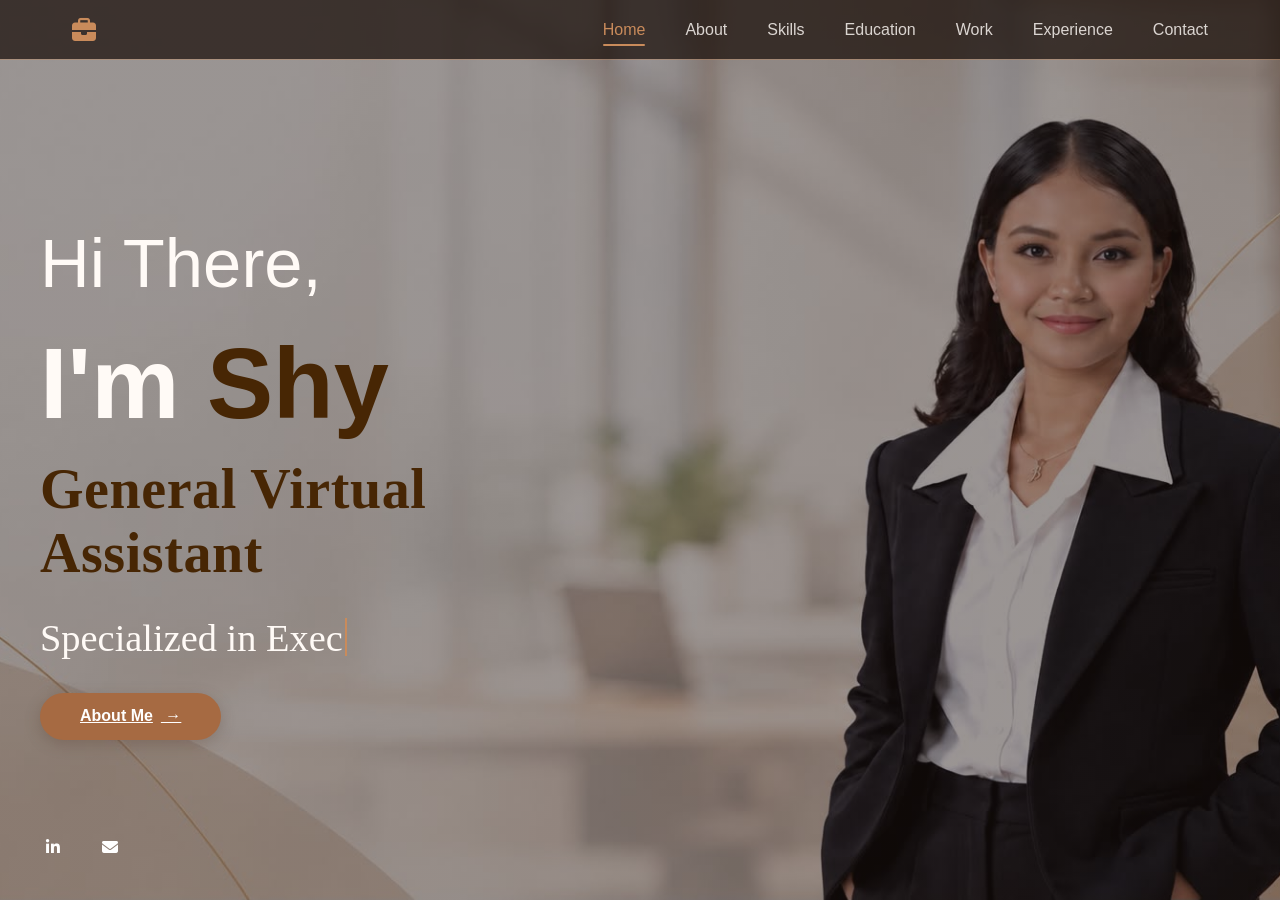
==== index.html @ dc765220 "First commit" ====
<!DOCTYPE html>
<html lang="en">
<head>
    <meta charset="UTF-8">
    <meta name="viewport" content="width=device-width, initial-scale=1.0">
    <title>Executive Virtual Assistant Portfolio</title>
    <link rel="stylesheet" href="home.css">
    <link rel="stylesheet" href="https://cdnjs.cloudflare.com/ajax/libs/font-awesome/6.4.0/css/all.min.css">
</head>
<body>
    <!-- Navigation Bar -->
    <nav class="navbar">
        <div class="nav-container">
            <div class="nav-logo">
                <i class="fas fa-briefcase" aria-label="Virtual assistant portfolio"></i>
            </div>
            <ul class="nav-menu">
                <li><a href="index.html" class="nav-link active">Home</a></li>
                <li><a href="about.html" class="nav-link">About</a></li>
                <li><a href="skills.html" class="nav-link">Skills</a></li>
                <li><a href="education.html" class="nav-link">Education</a></li>
                <li><a href="work.html" class="nav-link">Work</a></li>
                <li><a href="experience.html" class="nav-link">Experience</a></li>
                <li><a href="contact.html" class="nav-link">Contact</a></li>
            </ul>
        </div>
    </nav>

    <!-- ===== HOME SECTION ===== -->
    <section class="hero">
        <div class="hero-container">
            <div class="hero-content">
                <h2>Hi There,</h2>
                <h1>I'm <span class="highlight">Shy</span></h1>
                <h3 class="job-title">General Virtual Assistant</h3>
                <p class="subtitle typing-text">Specialized in <span class="highlight-text">Executive Virtual Assistance, GHL Automations &amp; Administrative support</span></p>
                <a href="about.html" class="btn-about">About Me</a>
                
                <div class="social-links">
                    <a href="https://www.linkedin.com/in/shaynamaedelValle/" class="social-icon" title="LinkedIn" target="_blank">
                        <i class="fab fa-linkedin-in"></i>
                    </a>
                    <a href="mailto:delvalleshaynamae@gmail.com" class="social-icon" title="Email">
                        <i class="fas fa-envelope"></i>
                    </a>
                </div>
            </div>
        </div>
    </section>

    <script>
        const typingLines = document.querySelectorAll('.typing-text');

        typingLines.forEach((line, lineIndex) => {
            const message = line.textContent.trim();
            let characterIndex = 0;
            let deleting = false;

            const typeLoop = () => {
                line.textContent = message.slice(0, characterIndex);

                if (!deleting && characterIndex < message.length) {
                    characterIndex += 1;
                    setTimeout(typeLoop, 55);
                    return;
                }

                if (!deleting) {
                    deleting = true;
                    setTimeout(typeLoop, 1800 + lineIndex * 400);
                    return;
                }

                if (characterIndex > 0) {
                    characterIndex -= 1;
                    setTimeout(typeLoop, 30);
                    return;
                }

                deleting = false;
                setTimeout(typeLoop, 500);
            };

            setTimeout(typeLoop, lineIndex * 700);
        });

        // Set active nav link based on current page
        function setActiveNav() {
            const currentPage = window.location.pathname.split('/').pop() || 'index.html';
            document.querySelectorAll('.nav-link').forEach(link => {
                link.classList.remove('active');
                if (link.getAttribute('href') === currentPage || (currentPage === '' && link.getAttribute('href') === 'index.html')) {
                    link.classList.add('active');
                }
            });
        }
        setActiveNav();
    </script>
</body>
</html>
---- home.css ----
/* ===== Global Styles ===== */
:root {
    --brown: #a66a42;
    --brown-soft: #c98b5b;
    --dark-brown: #2f1d16;
    --dark-brown-deep: #1a110d;
    --panel: rgba(47, 29, 22, 0.84);
    --panel-light: rgba(71, 45, 35, 0.8);
    --white: #ffffff;
    --text: #fffaf6;
    --muted: #e8d7c8;
    --line: rgba(201, 139, 91, 0.35);
    --text-dark: #2c1d17;
    --text-soft: #5a4339;
}

* {
    margin: 0;
    padding: 0;
    box-sizing: border-box;
}

body {
    font-family: 'Segoe UI', Tahoma, Geneva, Verdana, sans-serif;
    background: linear-gradient(rgba(32, 20, 16, 0.45), rgba(32, 20, 16, 0.45)), url('images/VA\ PIC.png') center center / cover no-repeat fixed;
    color: var(--text);
    overflow-x: hidden;
    min-height: 100vh;
}

.container {
    max-width: 1200px;
    margin: 0 auto;
    padding: 0 2rem;
}

/* ===== Background Pattern ===== */
/* ===== Navbar ===== */
.navbar {
    position: fixed;
    top: 0;
    width: 100%;
    background: rgba(28, 18, 13, 0.75);
    box-shadow: 0 1px 0 var(--line);
    z-index: 1000;
    padding: 1.1rem 0;
    backdrop-filter: none;
}

.nav-container {
    max-width: 1200px;
    margin: 0 auto;
    padding: 0 2rem;
    display: flex;
    justify-content: space-between;
    align-items: center;
}

.nav-logo {
    font-size: 1.5rem;
    font-weight: bold;
    color: var(--text);
    display: flex;
    align-items: center;
    gap: 0.5rem;
}

.nav-logo i {
    color: var(--brown-soft);
}

.nav-menu {
    display: flex;
    list-style: none;
    gap: 2.5rem;
    align-items: center;
}

.nav-link {
    text-decoration: none;
    color: rgba(255, 250, 246, 0.82);
    transition: color 0.3s ease;
    position: relative;
}

.nav-link:hover,
.nav-link.active {
    color: var(--brown-soft);
}

.nav-link.active::after {
    content: '';
    position: absolute;
    bottom: -8px;
    left: 0;
    width: 100%;
    height: 2px;
    background: var(--brown-soft);
    border-radius: 2px;
}

/* ===== Section Header ===== */
.section-header {
    text-align: center;
    margin-bottom: 3rem;
}

.section-header h2 {
    font-size: 2.5rem;
    color: var(--text-dark);
    margin-bottom: 0.5rem;
    font-weight: 700;
}

.section-subtitle {
    font-size: 1.1rem;
    color: var(--text-soft);
    font-weight: 400;
}

/* ===== Hero Section ===== */
.hero {
    min-height: 100vh;
    display: flex;
    align-items: center;
    justify-content: center;
    padding: 6rem 2rem 2rem;
    position: relative;
}

.hero-container {
    max-width: 1200px;
    width: 100%;
    position: relative;
    display: grid;
    grid-template-columns: 1fr 1fr;
    gap: 4rem;
    align-items: center;
}

.hero-content {
    display: flex;
    flex-direction: column;
    gap: 1.5rem;
}

.hero-content h2 {
    font-size: 4.3rem;
    color: var(--white);
    font-weight: 500;
}

.hero-content h1 {
    font-size: 6.2rem;
    font-weight: 700;
    line-height: 1.15;
    color: var(--white);
}

.job-title {
    font-size: 3.5rem;
    color: var(--brown-soft);
    font-family: Georgia, 'Times New Roman', serif;
    font-weight: 700;
    letter-spacing: 0.01em;
    margin-top: -0.5rem;
}

.highlight {
    color: #472604;
}

.subtitle {
    font-size: 2.4rem;
    color: var(--muted);
    font-family: Georgia, 'Times New Roman', serif;
    font-weight: 500;
    line-height: 1.55;
}

.typing-text {
    min-height: 1.55em;
}

.typing-text::after {
    content: '';
    display: inline-block;
    height: 1em;
    margin-left: 0.15rem;
    border-right: 2px solid var(--brown-soft);
    vertical-align: -0.12em;
    animation: cursor-blink 0.7s step-end infinite;
    
}

.highlight-text {
    color: var(--white);
    font-weight: 600;
}

/* ===== Button ===== */
.btn-about {
    padding: 0.9rem 2.5rem;
    background: var(--brown);
    color: var(--white);
    border: none;
    border-radius: 50px;
    font-size: 1rem;
    font-weight: 600;
    cursor: pointer;
    width: fit-content;
    transition: all 0.3s ease;
    box-shadow: 0 4px 15px rgba(79, 50, 36, 0.25);
}

.btn-about:hover {
    background: var(--dark-brown);
    transform: translateY(-3px);
    box-shadow: 0 6px 20px rgba(79, 50, 36, 0.35);
}

.btn-about::after {
    content: ' \2192';
    margin-left: 0.5rem;
}

.btn-submit {
    padding: 0.9rem 2.5rem;
    background: var(--brown);
    color: var(--white);
    border: none;
    border-radius: 50px;
    font-size: 1rem;
    font-weight: 600;
    cursor: pointer;
    transition: all 0.3s ease;
    box-shadow: 0 4px 15px rgba(79, 50, 36, 0.25);
    width: 100%;
}

.btn-submit:hover {
    background: var(--dark-brown);
    transform: translateY(-3px);
    box-shadow: 0 6px 20px rgba(79, 50, 36, 0.35);
}

/* ===== Social Links ===== */
.social-links {
    display: flex;
    gap: 1rem;
    position: fixed;
    left: 2rem;
    bottom: 2rem;
    z-index: 10;
}

.social-icon {
    width: 2.6rem;
    height: 2.6rem;
    background: transparent;
    border-radius: 0;
    display: flex;
    align-items: center;
    justify-content: center;
    color: var(--white);
    text-decoration: none;
    transition: all 0.3s ease;
    font-size: 1rem;
}

.social-icon:hover {
    background: var(--brown);
    transform: translateY(-3px);
    box-shadow: 0 8px 20px rgba(47, 29, 22, 0.3);
}

.hero-content h2,
.hero-content h1,
.subtitle {
    color: var(--text);
}

.job-title {
    color: #472604;
}

.highlight-text {
    color: var(--white);
}

.btn-about,
.btn-submit {
    background: var(--brown);
}

.btn-about:hover,
.btn-submit:hover {
    background: var(--dark-brown);
}

.social-icon:hover {
    color: var(--brown-soft);
    background: transparent;
}

@keyframes hero-text-reveal {
    from {
        opacity: 0;
        transform: translateY(18px);
        filter: blur(3px);
    }

    to {
        opacity: 1;
        transform: translateY(0);
        filter: blur(0);
    }
}

@keyframes cursor-blink {
    0%,
    45% { opacity: 1; }
    46%,
    100% { opacity: 0; }
}

/* ===== Page Section Styling ===== */
.page-section {
    padding-top: 8rem;
    padding-bottom: 5rem;
}

/* ===== About Section ===== */
.about {
    padding: 5rem 0;
    background-color: #fff;
}

.about-content {
    display: grid;
    grid-template-columns: 1fr;
}

.about-text p {
    font-size: 1.05rem;
    line-height: 1.8;
    color: #555;
    margin-bottom: 1.5rem;
}

.about-intro {
    font-size: 1.15rem !important;
    color: #333 !important;
    font-weight: 500 !important;
}

.about-details h3 {
    font-size: 1.3rem;
    color: #333;
    margin-bottom: 1rem;
    margin-top: 1.5rem;
    font-weight: 600;
}

.industries-list,
.strengths-list {
    list-style: none;
    display: grid;
    grid-template-columns: repeat(auto-fit, minmax(250px, 1fr));
    gap: 1rem;
}

.industries-list li,
.strengths-list li {
    font-size: 1rem;
    color: #555;
    display: flex;
    align-items: center;
    gap: 0.75rem;
}

.industries-list i,
.strengths-list i {
    color: #6366f1;
    font-size: 1.1rem;
}

.about-closing {
    font-size: 1.05rem !important;
    color: #555 !important;
    margin-top: 1.5rem !important;
}

/* ===== Skills Section ===== */
.skills {
    padding: 5rem 0;
    background-color: #f8f9fa;
}

.skills-grid {
    display: grid;
    grid-template-columns: repeat(auto-fit, minmax(280px, 1fr));
    gap: 2rem;
}

.skill-card {
    background: white;
    padding: 2rem;
    border-radius: 10px;
    box-shadow: 0 4px 15px rgba(0, 0, 0, 0.08);
    transition: all 0.3s ease;
    text-align: center;
}

.skill-card:hover {
    transform: translateY(-5px);
    box-shadow: 0 8px 25px rgba(0, 0, 0, 0.15);
}

.skill-icon {
    font-size: 3rem;
    color: #6366f1;
    margin-bottom: 1rem;
}

.skill-card h3 {
    font-size: 1.2rem;
    color: #333;
    margin-bottom: 1rem;
    font-weight: 600;
}

.skill-card ul {
    list-style: none;
    text-align: left;
}

.skill-card li {
    font-size: 0.95rem;
    color: #666;
    padding: 0.4rem 0;
    border-bottom: 1px solid #e0e0e0;
}

.skill-card li:last-child {
    border-bottom: none;
}

/* ===== Education Section ===== */
.education {
    padding: 5rem 0;
    background-color: #fff;
}

.education-content {
    display: grid;
    grid-template-columns: 1fr;
    gap: 2rem;
}

.education-card {
    background: linear-gradient(135deg, #f5f7ff 0%, #fff 100%);
    padding: 2.5rem;
    border-radius: 10px;
    border-left: 5px solid #6366f1;
    box-shadow: 0 4px 15px rgba(0, 0, 0, 0.08);
    display: flex;
    gap: 2rem;
    align-items: flex-start;
}

.education-icon {
    font-size: 3rem;
    color: #6366f1;
    min-width: 60px;
    text-align: center;
}

.education-details h3 {
    font-size: 1.3rem;
    color: #333;
    margin-bottom: 0.5rem;
    font-weight: 600;
}

.education-institution {
    font-size: 1rem;
    color: #6366f1;
    font-weight: 500;
    margin-bottom: 0.3rem;
}

.education-year {
    font-size: 0.95rem;
    color: #999;
    font-style: italic;
}

/* ===== Work Section ===== */
.work {
    padding: 5rem 0;
    background-color: #f8f9fa;
}

.work-grid {
    display: grid;
    grid-template-columns: repeat(auto-fit, minmax(280px, 1fr));
    gap: 2rem;
}

.work-card {
    background: white;
    padding: 2rem;
    border-radius: 10px;
    box-shadow: 0 4px 15px rgba(0, 0, 0, 0.08);
    transition: all 0.3s ease;
    text-align: center;
}

.work-card:hover {
    transform: translateY(-5px);
    box-shadow: 0 8px 25px rgba(0, 0, 0, 0.15);
    border-top: 4px solid #6366f1;
}

.work-icon {
    font-size: 3rem;
    color: #ff9500;
    margin-bottom: 1rem;
}

.work-card h3 {
    font-size: 1.2rem;
    color: #333;
    margin-bottom: 1rem;
    font-weight: 600;
}

.work-card p {
    font-size: 0.95rem;
    color: #666;
    line-height: 1.6;
}

/* ===== Experience Section ===== */
.experience {
    padding: 5rem 0;
    background-color: #fff;
}

.timeline {
    position: relative;
    padding: 0;
}

.timeline::before {
    content: '';
    position: absolute;
    left: 50%;
    transform: translateX(-50%);
    width: 4px;
    height: 100%;
    background: linear-gradient(180deg, #6366f1 0%, #ff9500 100%);
    border-radius: 2px;
}

.timeline-item {
    margin-bottom: 2rem;
    display: grid;
    grid-template-columns: 1fr 1fr;
    gap: 2rem;
    position: relative;
}

.timeline-item:nth-child(even) .timeline-content {
    grid-column: 1;
}

.timeline-item:nth-child(odd) .timeline-content {
    grid-column: 2;
}

.timeline-marker {
    position: absolute;
    left: 50%;
    transform: translateX(-50%);
    width: 20px;
    height: 20px;
    background: white;
    border: 4px solid #6366f1;
    border-radius: 50%;
    top: 0;
    z-index: 10;
}

.timeline-content {
    padding: 1.5rem;
    background: #f8f9fa;
    border-radius: 8px;
    box-shadow: 0 4px 15px rgba(0, 0, 0, 0.08);
}

.timeline-content h3 {
    font-size: 1.2rem;
    color: #333;
    margin-bottom: 0.3rem;
    font-weight: 600;
}

.timeline-date {
    font-size: 0.9rem;
    color: #6366f1;
    font-weight: 600;
    margin-bottom: 1rem;
}

.timeline-content ul {
    list-style: none;
}

.timeline-content li {
    font-size: 0.95rem;
    color: #666;
    padding: 0.4rem 0 0.4rem 1.5rem;
    position: relative;
}

.timeline-content li::before {
    content: '\2022';
    position: absolute;
    left: 0;
    color: #6366f1;
    font-weight: bold;
}

/* ===== Contact Section ===== */
.contact {
    padding: 5rem 0;
    background-color: #f8f9fa;
}

.contact-content {
    display: grid;
    grid-template-columns: 1fr 1fr;
    gap: 3rem;
}

.contact-info {
    display: flex;
    flex-direction: column;
    gap: 2rem;
}

.contact-item {
    display: flex;
    gap: 1.5rem;
    align-items: flex-start;
}

.contact-icon {
    font-size: 2rem;
    color: #6366f1;
    min-width: 50px;
    text-align: center;
}

.contact-details h3 {
    font-size: 1.1rem;
    color: #333;
    margin-bottom: 0.3rem;
    font-weight: 600;
}

.contact-details a,
.contact-details p {
    font-size: 0.95rem;
    color: #666;
    text-decoration: none;
    transition: color 0.3s ease;
}

.contact-details a:hover {
    color: #6366f1;
}

.contact-form h3 {
    font-size: 1.3rem;
    color: #333;
    margin-bottom: 1.5rem;
    font-weight: 600;
}

.form-group {
    margin-bottom: 1.5rem;
}

.form-group input,
.form-group textarea {
    width: 100%;
    padding: 0.9rem;
    border: 2px solid #e0e0e0;
    border-radius: 8px;
    font-size: 0.95rem;
    font-family: inherit;
    transition: border-color 0.3s ease;
}

.form-group input:focus,
.form-group textarea:focus {
    outline: none;
    border-color: #6366f1;
}

.form-group textarea {
    resize: vertical;
}

/* ===== Responsive Design ===== */
@media (max-width: 768px) {
    body {
        background-position: 65% center;
    }

    .nav-menu {
        gap: 1.5rem;
        font-size: 0.85rem;
    }

    .hero-container {
        grid-template-columns: 1fr;
        gap: 2rem;
        padding-top: 3rem;
    }

    .hero-content h1 {
        font-size: 2.5rem;
    }

    .hero-content h2 {
        font-size: 1.5rem;
    }

    .job-title {
        font-size: 1.2rem;
    }

    .subtitle {
        font-size: 1rem;
    }

    .section-header h2 {
        font-size: 2rem;
    }

    .skills-grid {
        grid-template-columns: 1fr;
    }

    .work-grid {
        grid-template-columns: 1fr;
    }

    .timeline::before {
        left: 20px;
    }

    .timeline-item {
        grid-template-columns: 1fr;
    }

    .timeline-item .timeline-content {
        grid-column: 1;
        margin-left: 50px;
    }

    .timeline-marker {
        left: 20px;
    }

    .contact-content {
        grid-template-columns: 1fr;
    }
}

@media (max-width: 480px) {
    body {
        background-size: auto 100%;
        background-position: 68% center;
    }

    .navbar {
        position: absolute;
    }

    .nav-container {
        align-items: flex-start;
        flex-direction: column;
        gap: 0.75rem;
    }

    .nav-container {
        padding: 0 1rem;
    }

    .nav-menu {
        gap: 1rem;
        font-size: 0.75rem;
    }

    .nav-logo {
        font-size: 1.2rem;
    }

    .hero {
        align-items: flex-end;
        min-height: 100svh;
        padding: 10rem 1rem 2rem;
    }

    .hero-content h1 {
        font-size: 2rem;
    }

    .hero-content h2 {
        font-size: 1.2rem;
    }

    .job-title {
        font-size: 1rem;
    }

    .subtitle {
        font-size: 0.95rem;
    }

    .btn-about {
        padding: 0.7rem 1.8rem;
        font-size: 0.9rem;
    }

    .social-icon {
        width: 2.2rem;
        height: 2.2rem;
        font-size: 0.9rem;
    }

    .social-links {
        left: 1rem;
        bottom: 1rem;
    }

    .container {
        padding: 0 1rem;
    }

    .section-header h2 {
        font-size: 1.7rem;
    }

    .section-header {
        margin-bottom: 2rem;
    }

    .skill-card,
    .work-card {
        padding: 1.5rem;
    }

    .education-card {
        flex-direction: column;
        padding: 1.5rem;
    }
}

/* ===== Shared Home Palette ===== */
.about,
.skills,
.education,
.work,
.experience,
.contact {
    background: linear-gradient(135deg, rgba(255, 255, 255, 0.96), rgba(246, 238, 230, 0.94));
    min-height: 100vh;
}

.section-header h2,
.about-details h3,
.skill-card h3,
.education-details h3,
.work-card h3,
.timeline-content h3,
.contact-details h3,
.contact-form h3 {
    color: var(--text-dark);
}

.section-subtitle,
.about-text p,
.about-closing,
.skill-card li,
.work-card p,
.timeline-content li,
.contact-details a,
.contact-details p {
    color: var(--text-soft);
}

.about-intro {
    color: var(--text-dark) !important;
}

.industries-list li,
.strengths-list li,
.about-closing {
    color: var(--text-soft) !important;
}

.industries-list i,
.strengths-list i,
.skill-icon,
.education-icon,
.work-icon,
.contact-icon,
.timeline-date {
    color: var(--brown);
}

.skill-card,
.work-card,
.timeline-content {
    background: var(--white);
    border: 1px solid rgba(82, 53, 39, 0.08);
    box-shadow: 0 14px 35px rgba(47, 29, 22, 0.12);
}

.skill-card li {
    border-bottom-color: rgba(82, 53, 39, 0.1);
}

.education-card {
    background: var(--white);
    border-left-color: var(--brown);
    border-top: 1px solid rgba(82, 53, 39, 0.08);
    border-right: 1px solid rgba(82, 53, 39, 0.08);
    border-bottom: 1px solid rgba(82, 53, 39, 0.08);
    box-shadow: 0 14px 35px rgba(47, 29, 22, 0.12);
}

.education-institution {
    color: var(--brown);
}

.education-year {
    color: var(--text-soft);
}

.work-card:hover {
    border-top-color: var(--brown);
}

.timeline::before {
    background: linear-gradient(180deg, var(--brown) 0%, var(--dark-brown) 100%);
}

.timeline-marker {
    background: var(--white);
    border-color: var(--brown);
}

.contact-details a:hover {
    color: var(--brown);
}

.form-group input,
.form-group textarea {
    background: rgba(255, 255, 255, 0.9);
    color: var(--text-dark);
    border-color: rgba(82, 53, 39, 0.15);
}

.form-group input::placeholder,
.form-group textarea::placeholder {
    color: #7a5f52;
}

.form-group input:focus,
.form-group textarea:focus {
    border-color: var(--brown);
}

@media (max-width: 480px) {
    .nav-menu {
        flex-wrap: wrap;
        row-gap: 0.6rem;
    }
}

/* ===== Mobile Layout Fixes ===== */
@media (max-width: 768px) {
    body {
        overflow-x: hidden;
        background-attachment: scroll;
        background-size: cover;
        background-position: 65% top;
    }

    .navbar {
        position: fixed;
        padding: 0.75rem 0;
    }

    .nav-container {
        padding: 0 1rem;
        align-items: flex-start;
        flex-direction: column;
        gap: 0.65rem;
    }

    .nav-logo {
        font-size: 1.1rem;
        line-height: 1.2;
    }

    .nav-menu {
        width: 100%;
        gap: 0.35rem 0.85rem;
        flex-wrap: wrap;
        line-height: 1.3;
    }

    .nav-link {
        display: inline-block;
        padding: 0.2rem 0;
        font-size: 0.8rem;
    }

    .nav-link.active::after {
        bottom: -2px;
    }

    .hero {
        min-height: 100svh;
        padding: 9rem 1rem 5rem;
        align-items: center;
    }

    .hero-container {
        gap: 1rem;
    }

    .hero-content {
        gap: 0.8rem;
        min-width: 0;
    }

    .hero-content h2 {
        font-size: clamp(1.25rem, 6vw, 1.75rem);
    }

    .hero-content h1 {
        font-size: clamp(2.5rem, 15vw, 4.5rem);
        line-height: 1;
        overflow-wrap: anywhere;
    }

    .job-title {
        font-size: clamp(1.15rem, 6vw, 1.8rem);
        line-height: 1.2;
    }

    .subtitle {
        font-size: clamp(1rem, 4.5vw, 1.3rem);
        line-height: 1.45;
        overflow-wrap: anywhere;
    }

    .page-section,
    .about,
    .skills,
    .education,
    .work,
    .experience,
    .contact {
        padding-top: 10rem;
        padding-bottom: 3rem;
    }

    .section-header {
        margin-bottom: 2rem;
    }

    .section-header h2 {
        font-size: clamp(1.7rem, 8vw, 2.4rem);
        line-height: 1.15;
    }

    .section-subtitle {
        font-size: 1rem;
    }

    .container {
        width: 100%;
        padding: 0 1rem;
    }

    .industries-list,
    .strengths-list,
    .skills-grid,
    .work-grid {
        grid-template-columns: 1fr;
    }

    .skill-card,
    .work-card,
    .education-card,
    .timeline-content {
        padding: 1.25rem;
    }

    .skill-card h3,
    .work-card h3,
    .education-details h3,
    .timeline-content h3 {
        overflow-wrap: anywhere;
    }

    .education-card {
        flex-direction: column;
        gap: 1rem;
    }

    .education-icon {
        min-width: 0;
    }

    .timeline::before {
        left: 0.65rem;
    }

    .timeline-item,
    .timeline-item:nth-child(even),
    .timeline-item:nth-child(odd) {
        display: block;
        margin-bottom: 1.5rem;
    }

    .timeline-item .timeline-content,
    .timeline-item:nth-child(even) .timeline-content,
    .timeline-item:nth-child(odd) .timeline-content {
        margin-left: 2rem;
        width: calc(100% - 2rem);
    }

    .timeline-marker {
        left: 0.65rem;
        width: 1rem;
        height: 1rem;
        border-width: 3px;
    }

    .contact-content {
        gap: 2rem;
    }

    .contact-item {
        gap: 1rem;
    }

    .contact-details a,
    .contact-details p,
    .education-institution {
        overflow-wrap: anywhere;
    }

    .social-links {
        position: static;
        margin-top: 1rem;
    }
}

@media (max-width: 380px) {
    body {
        background-size: cover;
        background-position: 68% top;
    }

    .nav-menu {
        gap: 0.3rem 0.65rem;
    }

    .nav-link {
        font-size: 0.74rem;
    }

    .hero {
        padding-left: 0.85rem;
        padding-right: 0.85rem;
    }

    .hero-content h1 {
        font-size: 2.4rem;
    }
}
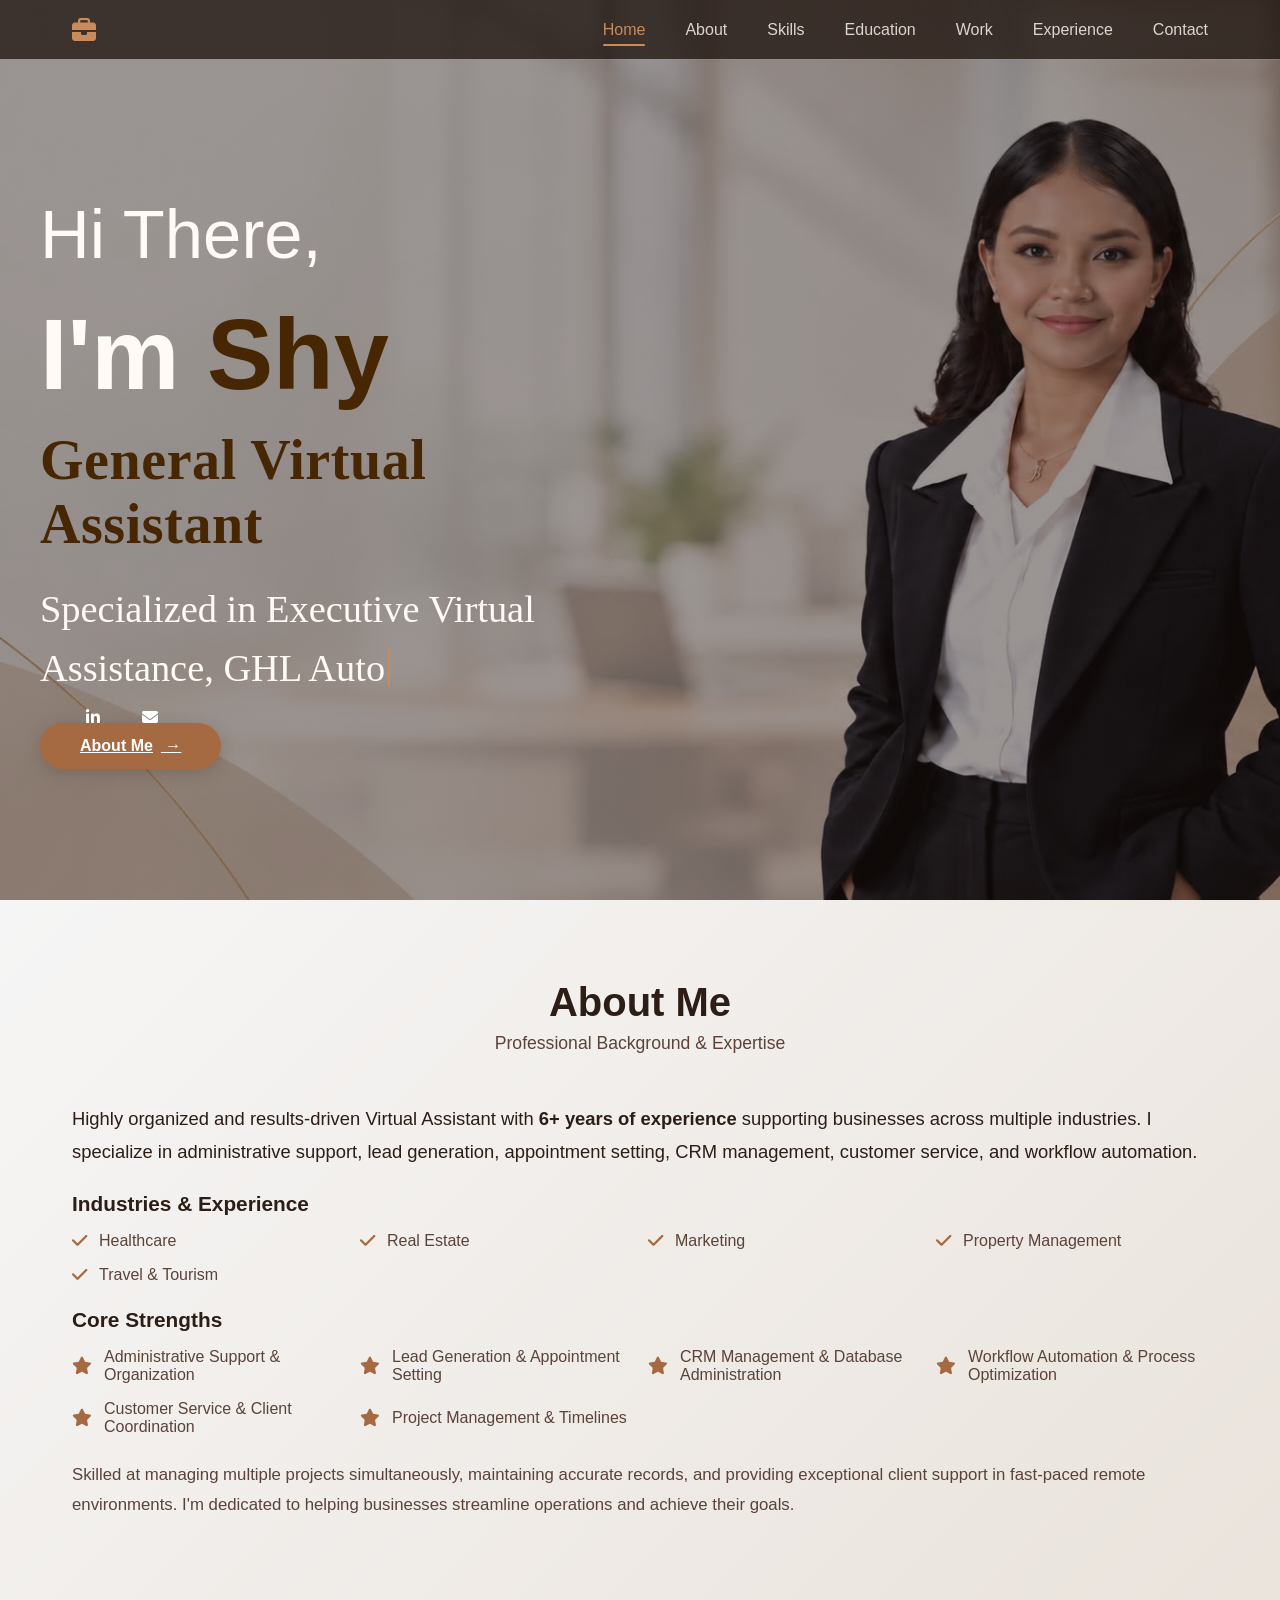
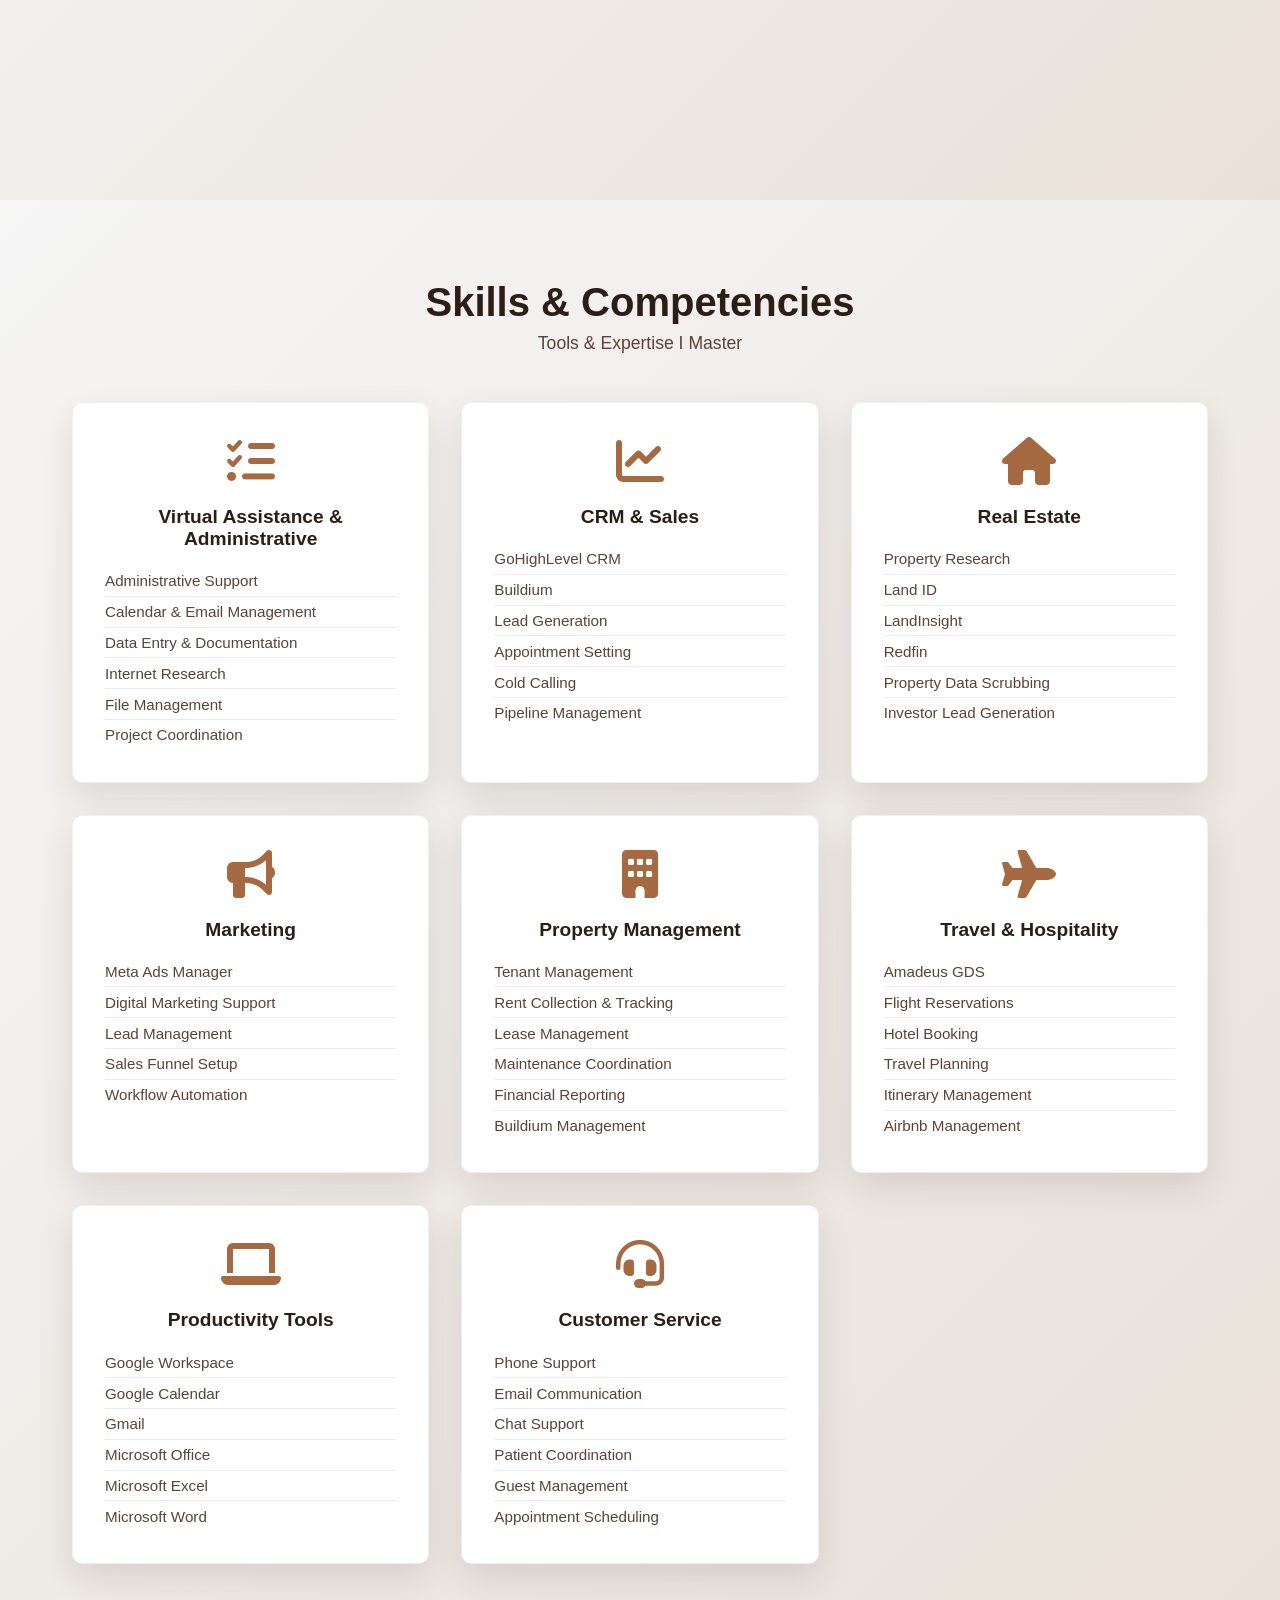
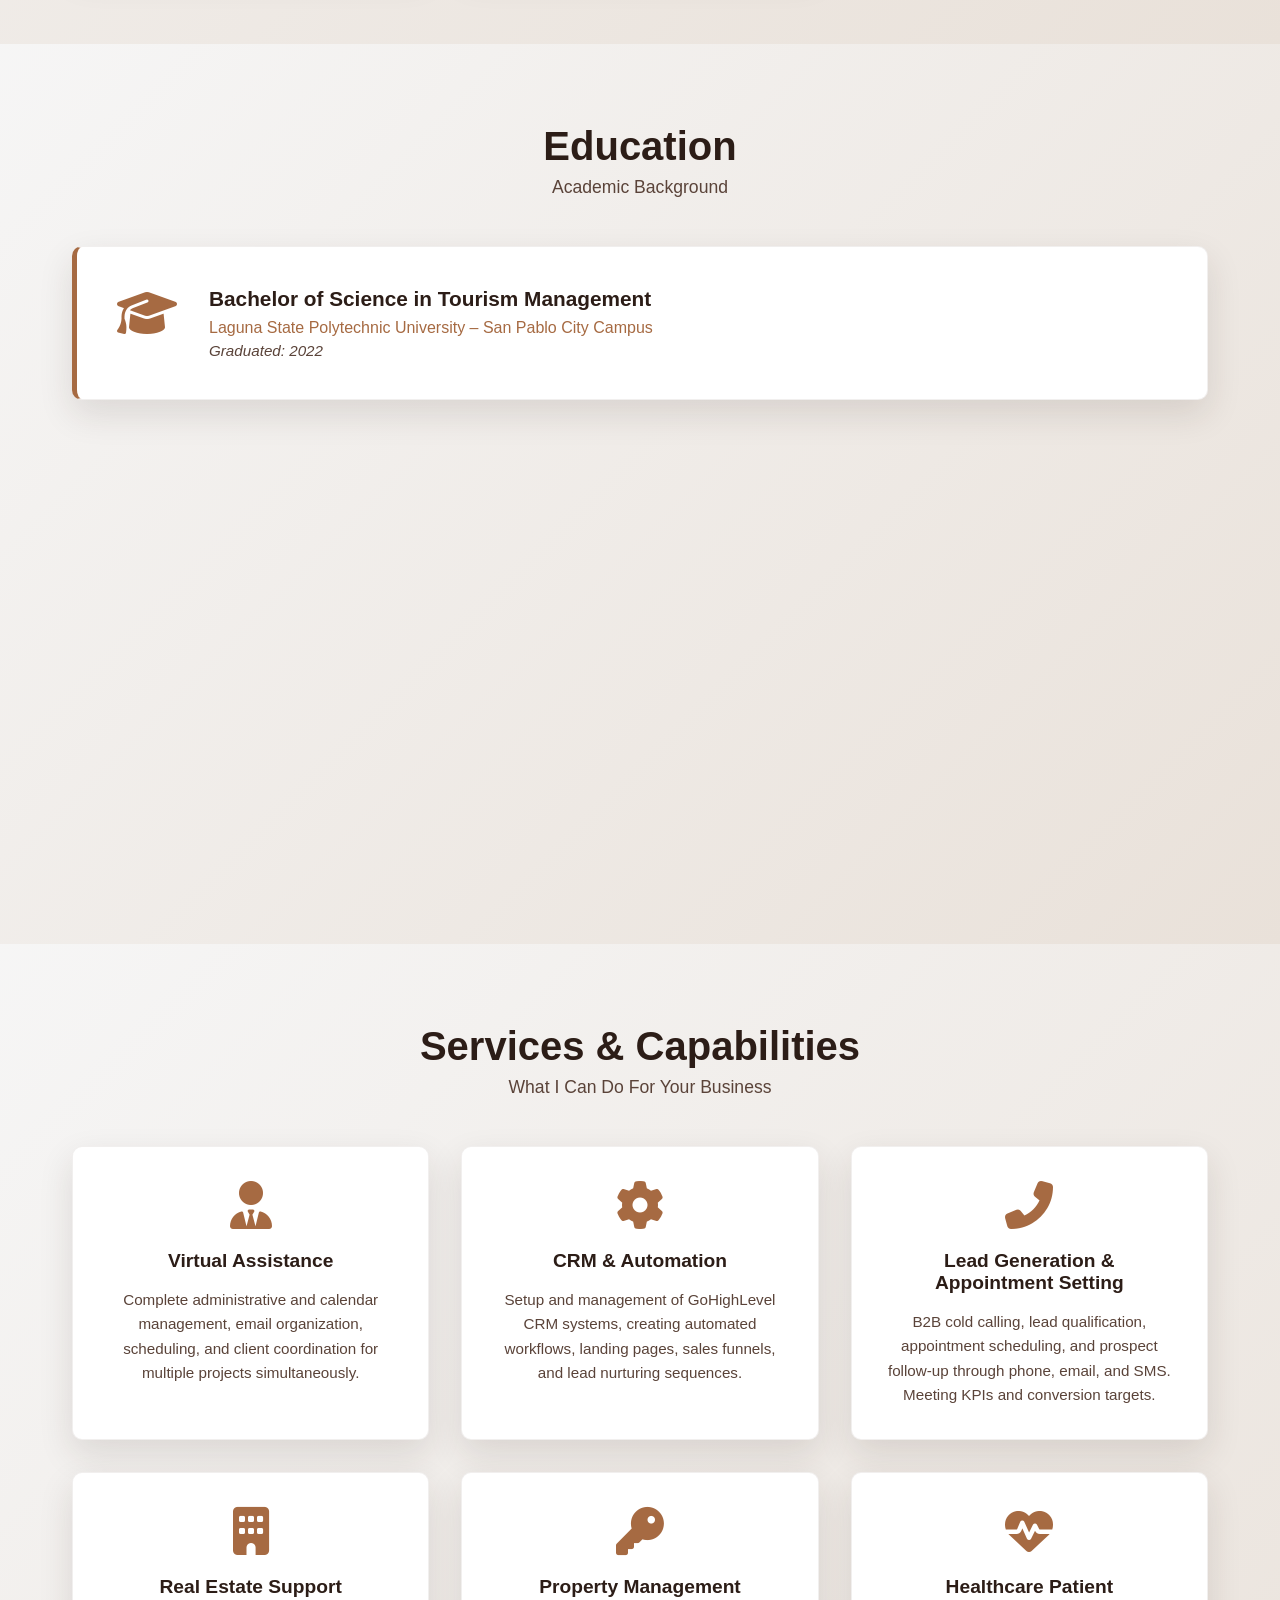
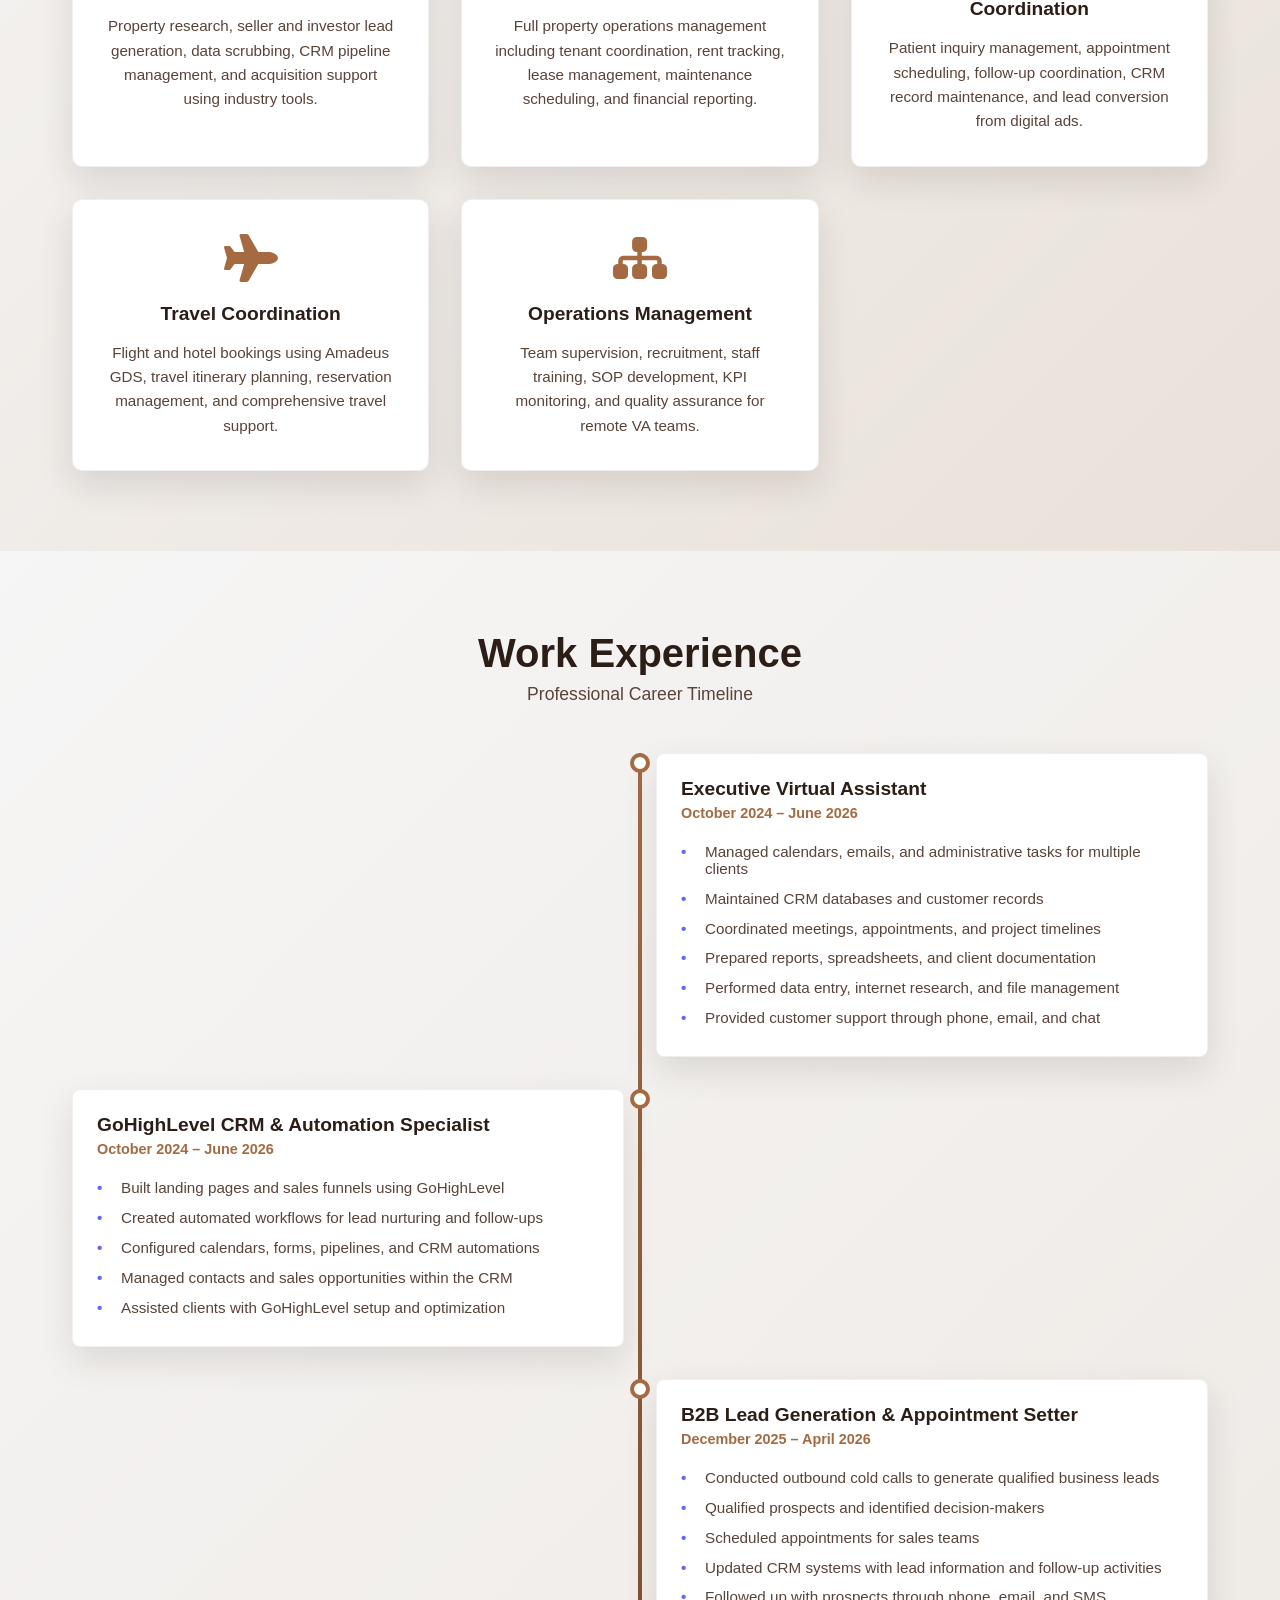
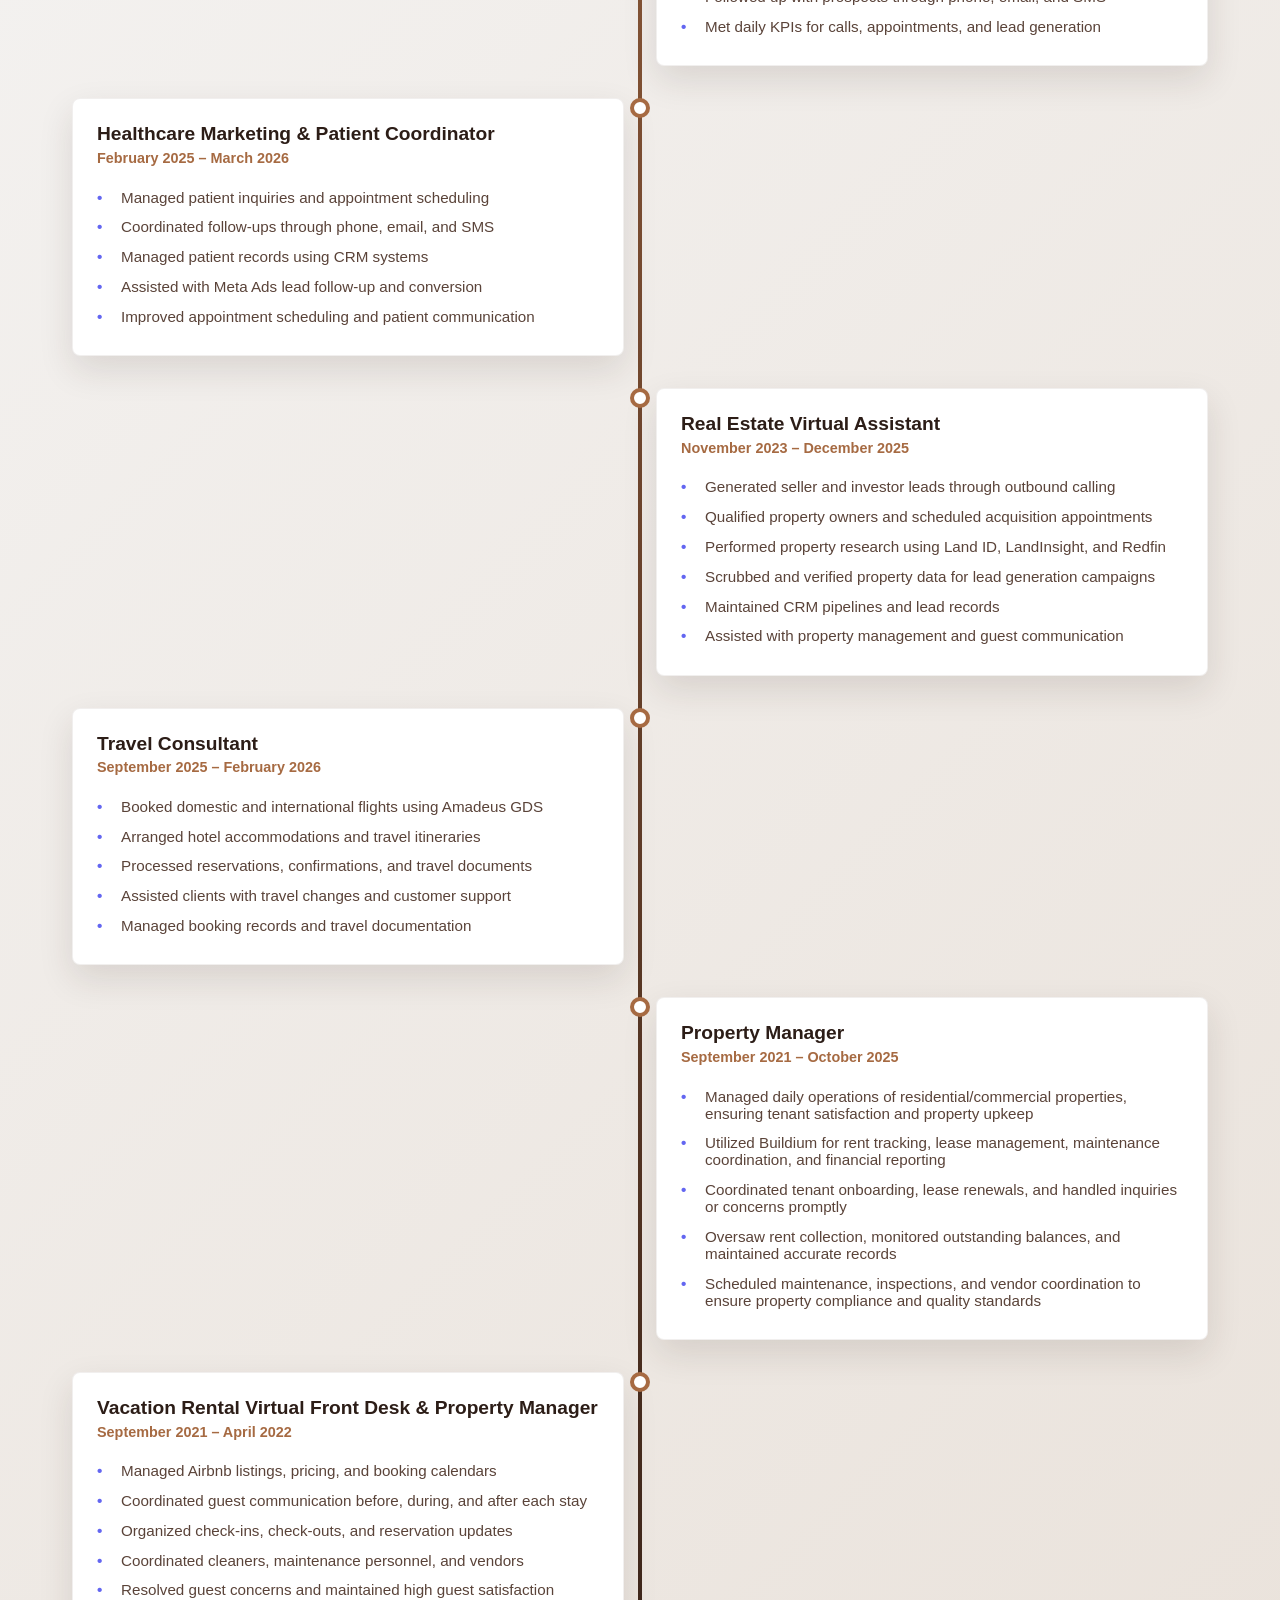
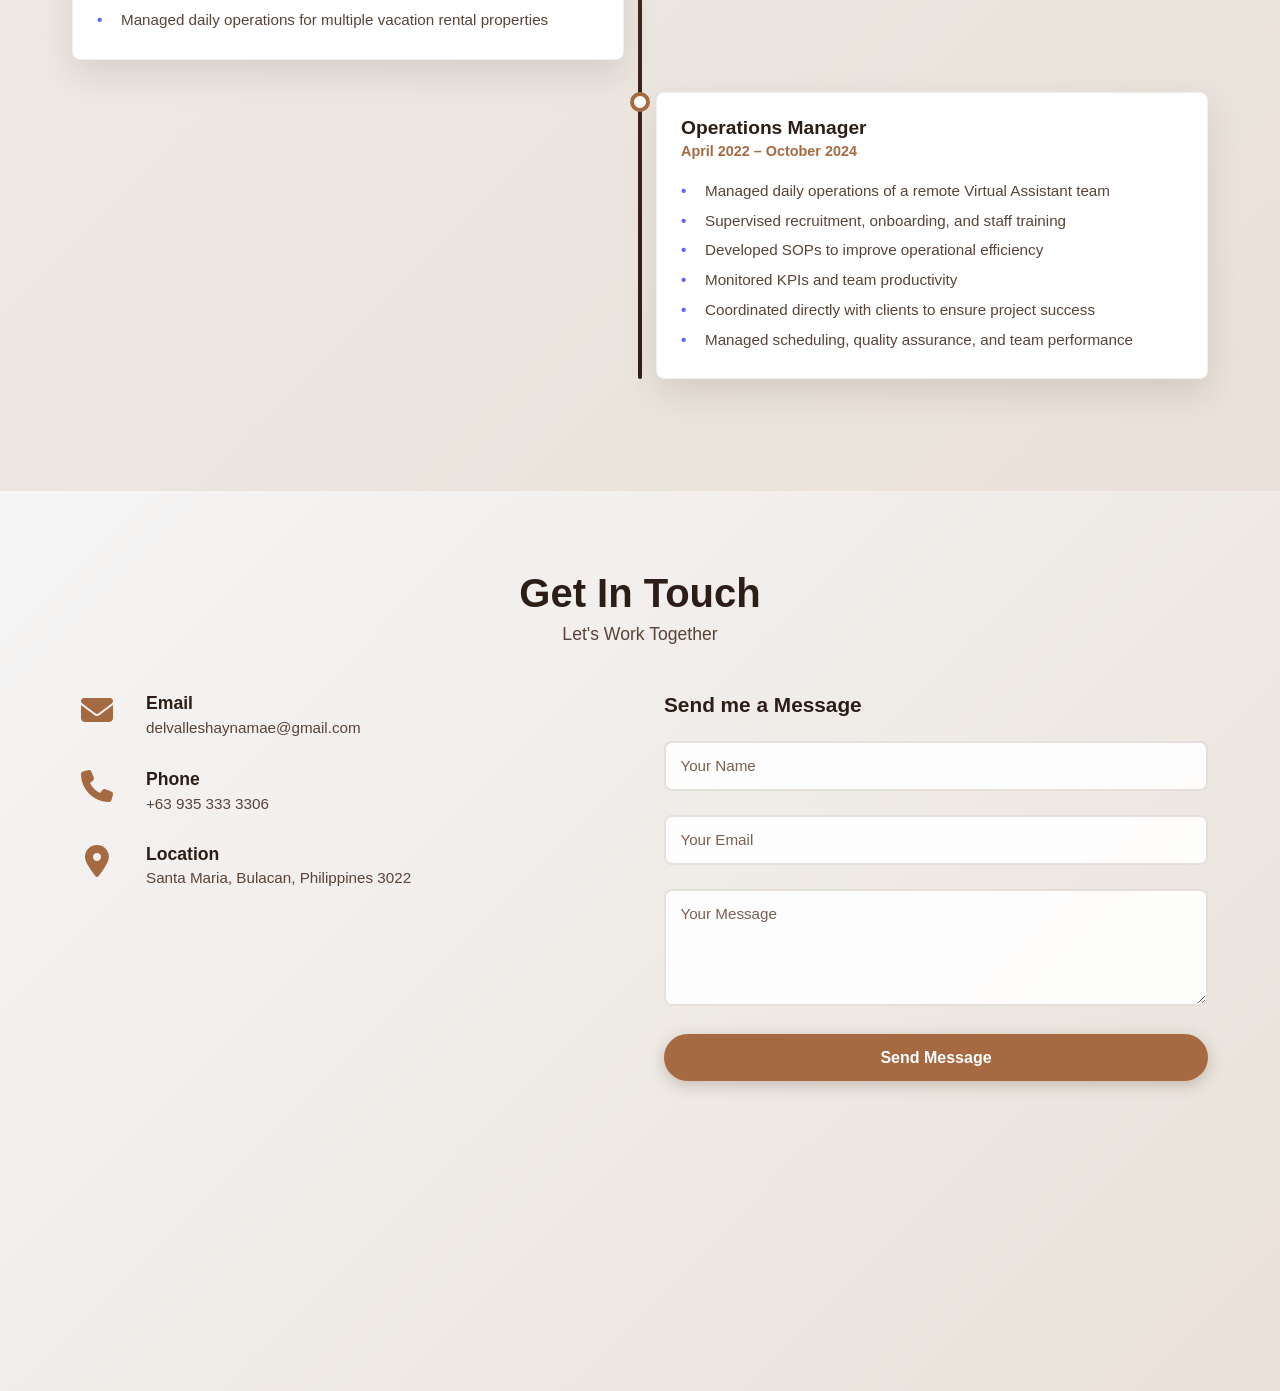
==== commit 52154696: "Combine portfolio pages into one page" ====
--- a/index.html
+++ b/index.html
@@ -9,32 +9,33 @@
 </head>
 <body>
     <!-- Navigation Bar -->
-    <nav class="navbar">
+    <nav class="navbar" aria-label="Main navigation">
         <div class="nav-container">
             <div class="nav-logo">
                 <i class="fas fa-briefcase" aria-label="Virtual assistant portfolio"></i>
             </div>
             <ul class="nav-menu">
-                <li><a href="index.html" class="nav-link active">Home</a></li>
-                <li><a href="about.html" class="nav-link">About</a></li>
-                <li><a href="skills.html" class="nav-link">Skills</a></li>
-                <li><a href="education.html" class="nav-link">Education</a></li>
-                <li><a href="work.html" class="nav-link">Work</a></li>
-                <li><a href="experience.html" class="nav-link">Experience</a></li>
-                <li><a href="contact.html" class="nav-link">Contact</a></li>
+                <li><a href="#home" class="nav-link active">Home</a></li>
+                <li><a href="#about" class="nav-link">About</a></li>
+                <li><a href="#skills" class="nav-link">Skills</a></li>
+                <li><a href="#education" class="nav-link">Education</a></li>
+                <li><a href="#work" class="nav-link">Work</a></li>
+                <li><a href="#experience" class="nav-link">Experience</a></li>
+                <li><a href="#contact" class="nav-link">Contact</a></li>
             </ul>
         </div>
     </nav>
 
+    <main>
     <!-- ===== HOME SECTION ===== -->
-    <section class="hero">
+    <section class="hero" id="home">
         <div class="hero-container">
             <div class="hero-content">
                 <h2>Hi There,</h2>
                 <h1>I'm <span class="highlight">Shy</span></h1>
                 <h3 class="job-title">General Virtual Assistant</h3>
                 <p class="subtitle typing-text">Specialized in <span class="highlight-text">Executive Virtual Assistance, GHL Automations &amp; Administrative support</span></p>
-                <a href="about.html" class="btn-about">About Me</a>
+                <a href="#about" class="btn-about">About Me</a>
                 
                 <div class="social-links">
                     <a href="https://www.linkedin.com/in/shaynamaedelValle/" class="social-icon" title="LinkedIn" target="_blank">
@@ -48,6 +49,143 @@
         </div>
     </section>
 
+    <section class="about page-section" id="about">
+        <div class="container">
+            <div class="section-header">
+                <h2>About Me</h2>
+                <p class="section-subtitle">Professional Background &amp; Expertise</p>
+            </div>
+            <div class="about-content">
+                <div class="about-text">
+                    <p class="about-intro">Highly organized and results-driven Virtual Assistant with <strong>6+ years of experience</strong> supporting businesses across multiple industries. I specialize in administrative support, lead generation, appointment setting, CRM management, customer service, and workflow automation.</p>
+                    <div class="about-details">
+                        <h3>Industries &amp; Experience</h3>
+                        <ul class="industries-list">
+                            <li><i class="fas fa-check"></i> Healthcare</li>
+                            <li><i class="fas fa-check"></i> Real Estate</li>
+                            <li><i class="fas fa-check"></i> Marketing</li>
+                            <li><i class="fas fa-check"></i> Property Management</li>
+                            <li><i class="fas fa-check"></i> Travel &amp; Tourism</li>
+                        </ul>
+                        <h3>Core Strengths</h3>
+                        <ul class="strengths-list">
+                            <li><i class="fas fa-star"></i> Administrative Support &amp; Organization</li>
+                            <li><i class="fas fa-star"></i> Lead Generation &amp; Appointment Setting</li>
+                            <li><i class="fas fa-star"></i> CRM Management &amp; Database Administration</li>
+                            <li><i class="fas fa-star"></i> Workflow Automation &amp; Process Optimization</li>
+                            <li><i class="fas fa-star"></i> Customer Service &amp; Client Coordination</li>
+                            <li><i class="fas fa-star"></i> Project Management &amp; Timelines</li>
+                        </ul>
+                    </div>
+                    <p class="about-closing">Skilled at managing multiple projects simultaneously, maintaining accurate records, and providing exceptional client support in fast-paced remote environments. I'm dedicated to helping businesses streamline operations and achieve their goals.</p>
+                </div>
+            </div>
+        </div>
+    </section>
+
+    <section class="skills page-section" id="skills">
+        <div class="container">
+            <div class="section-header">
+                <h2>Skills &amp; Competencies</h2>
+                <p class="section-subtitle">Tools &amp; Expertise I Master</p>
+            </div>
+            <div class="skills-grid">
+                <div class="skill-card"><div class="skill-icon"><i class="fas fa-tasks"></i></div><h3>Virtual Assistance &amp; Administrative</h3><ul><li>Administrative Support</li><li>Calendar &amp; Email Management</li><li>Data Entry &amp; Documentation</li><li>Internet Research</li><li>File Management</li><li>Project Coordination</li></ul></div>
+                <div class="skill-card"><div class="skill-icon"><i class="fas fa-chart-line"></i></div><h3>CRM &amp; Sales</h3><ul><li>GoHighLevel CRM</li><li>Buildium</li><li>Lead Generation</li><li>Appointment Setting</li><li>Cold Calling</li><li>Pipeline Management</li></ul></div>
+                <div class="skill-card"><div class="skill-icon"><i class="fas fa-home"></i></div><h3>Real Estate</h3><ul><li>Property Research</li><li>Land ID</li><li>LandInsight</li><li>Redfin</li><li>Property Data Scrubbing</li><li>Investor Lead Generation</li></ul></div>
+                <div class="skill-card"><div class="skill-icon"><i class="fas fa-bullhorn"></i></div><h3>Marketing</h3><ul><li>Meta Ads Manager</li><li>Digital Marketing Support</li><li>Lead Management</li><li>Sales Funnel Setup</li><li>Workflow Automation</li></ul></div>
+                <div class="skill-card"><div class="skill-icon"><i class="fas fa-building"></i></div><h3>Property Management</h3><ul><li>Tenant Management</li><li>Rent Collection &amp; Tracking</li><li>Lease Management</li><li>Maintenance Coordination</li><li>Financial Reporting</li><li>Buildium Management</li></ul></div>
+                <div class="skill-card"><div class="skill-icon"><i class="fas fa-plane"></i></div><h3>Travel &amp; Hospitality</h3><ul><li>Amadeus GDS</li><li>Flight Reservations</li><li>Hotel Booking</li><li>Travel Planning</li><li>Itinerary Management</li><li>Airbnb Management</li></ul></div>
+                <div class="skill-card"><div class="skill-icon"><i class="fas fa-laptop"></i></div><h3>Productivity Tools</h3><ul><li>Google Workspace</li><li>Google Calendar</li><li>Gmail</li><li>Microsoft Office</li><li>Microsoft Excel</li><li>Microsoft Word</li></ul></div>
+                <div class="skill-card"><div class="skill-icon"><i class="fas fa-headset"></i></div><h3>Customer Service</h3><ul><li>Phone Support</li><li>Email Communication</li><li>Chat Support</li><li>Patient Coordination</li><li>Guest Management</li><li>Appointment Scheduling</li></ul></div>
+            </div>
+        </div>
+    </section>
+
+    <section class="education page-section" id="education">
+        <div class="container">
+            <div class="section-header">
+                <h2>Education</h2>
+                <p class="section-subtitle">Academic Background</p>
+            </div>
+            <div class="education-content">
+                <div class="education-card">
+                    <div class="education-icon"><i class="fas fa-graduation-cap"></i></div>
+                    <div class="education-details">
+                        <h3>Bachelor of Science in Tourism Management</h3>
+                        <p class="education-institution">Laguna State Polytechnic University – San Pablo City Campus</p>
+                        <p class="education-year">Graduated: 2022</p>
+                    </div>
+                </div>
+            </div>
+        </div>
+    </section>
+
+    <section class="work page-section" id="work">
+        <div class="container">
+            <div class="section-header">
+                <h2>Services &amp; Capabilities</h2>
+                <p class="section-subtitle">What I Can Do For Your Business</p>
+            </div>
+            <div class="work-grid">
+                <div class="work-card"><div class="work-icon"><i class="fas fa-user-tie"></i></div><h3>Virtual Assistance</h3><p>Complete administrative and calendar management, email organization, scheduling, and client coordination for multiple projects simultaneously.</p></div>
+                <div class="work-card"><div class="work-icon"><i class="fas fa-cog"></i></div><h3>CRM &amp; Automation</h3><p>Setup and management of GoHighLevel CRM systems, creating automated workflows, landing pages, sales funnels, and lead nurturing sequences.</p></div>
+                <div class="work-card"><div class="work-icon"><i class="fas fa-phone-alt"></i></div><h3>Lead Generation &amp; Appointment Setting</h3><p>B2B cold calling, lead qualification, appointment scheduling, and prospect follow-up through phone, email, and SMS. Meeting KPIs and conversion targets.</p></div>
+                <div class="work-card"><div class="work-icon"><i class="fas fa-building"></i></div><h3>Real Estate Support</h3><p>Property research, seller and investor lead generation, data scrubbing, CRM pipeline management, and acquisition support using industry tools.</p></div>
+                <div class="work-card"><div class="work-icon"><i class="fas fa-key"></i></div><h3>Property Management</h3><p>Full property operations management including tenant coordination, rent tracking, lease management, maintenance scheduling, and financial reporting.</p></div>
+                <div class="work-card"><div class="work-icon"><i class="fas fa-heartbeat"></i></div><h3>Healthcare Patient Coordination</h3><p>Patient inquiry management, appointment scheduling, follow-up coordination, CRM record maintenance, and lead conversion from digital ads.</p></div>
+                <div class="work-card"><div class="work-icon"><i class="fas fa-plane"></i></div><h3>Travel Coordination</h3><p>Flight and hotel bookings using Amadeus GDS, travel itinerary planning, reservation management, and comprehensive travel support.</p></div>
+                <div class="work-card"><div class="work-icon"><i class="fas fa-sitemap"></i></div><h3>Operations Management</h3><p>Team supervision, recruitment, staff training, SOP development, KPI monitoring, and quality assurance for remote VA teams.</p></div>
+            </div>
+        </div>
+    </section>
+
+    <section class="experience page-section" id="experience">
+        <div class="container">
+            <div class="section-header">
+                <h2>Work Experience</h2>
+                <p class="section-subtitle">Professional Career Timeline</p>
+            </div>
+            <div class="timeline">
+                <div class="timeline-item"><div class="timeline-marker"></div><div class="timeline-content"><h3>Executive Virtual Assistant</h3><p class="timeline-date">October 2024 – June 2026</p><ul><li>Managed calendars, emails, and administrative tasks for multiple clients</li><li>Maintained CRM databases and customer records</li><li>Coordinated meetings, appointments, and project timelines</li><li>Prepared reports, spreadsheets, and client documentation</li><li>Performed data entry, internet research, and file management</li><li>Provided customer support through phone, email, and chat</li></ul></div></div>
+                <div class="timeline-item"><div class="timeline-marker"></div><div class="timeline-content"><h3>GoHighLevel CRM &amp; Automation Specialist</h3><p class="timeline-date">October 2024 – June 2026</p><ul><li>Built landing pages and sales funnels using GoHighLevel</li><li>Created automated workflows for lead nurturing and follow-ups</li><li>Configured calendars, forms, pipelines, and CRM automations</li><li>Managed contacts and sales opportunities within the CRM</li><li>Assisted clients with GoHighLevel setup and optimization</li></ul></div></div>
+                <div class="timeline-item"><div class="timeline-marker"></div><div class="timeline-content"><h3>B2B Lead Generation &amp; Appointment Setter</h3><p class="timeline-date">December 2025 – April 2026</p><ul><li>Conducted outbound cold calls to generate qualified business leads</li><li>Qualified prospects and identified decision-makers</li><li>Scheduled appointments for sales teams</li><li>Updated CRM systems with lead information and follow-up activities</li><li>Followed up with prospects through phone, email, and SMS</li><li>Met daily KPIs for calls, appointments, and lead generation</li></ul></div></div>
+                <div class="timeline-item"><div class="timeline-marker"></div><div class="timeline-content"><h3>Healthcare Marketing &amp; Patient Coordinator</h3><p class="timeline-date">February 2025 – March 2026</p><ul><li>Managed patient inquiries and appointment scheduling</li><li>Coordinated follow-ups through phone, email, and SMS</li><li>Managed patient records using CRM systems</li><li>Assisted with Meta Ads lead follow-up and conversion</li><li>Improved appointment scheduling and patient communication</li></ul></div></div>
+                <div class="timeline-item"><div class="timeline-marker"></div><div class="timeline-content"><h3>Real Estate Virtual Assistant</h3><p class="timeline-date">November 2023 – December 2025</p><ul><li>Generated seller and investor leads through outbound calling</li><li>Qualified property owners and scheduled acquisition appointments</li><li>Performed property research using Land ID, LandInsight, and Redfin</li><li>Scrubbed and verified property data for lead generation campaigns</li><li>Maintained CRM pipelines and lead records</li><li>Assisted with property management and guest communication</li></ul></div></div>
+                <div class="timeline-item"><div class="timeline-marker"></div><div class="timeline-content"><h3>Travel Consultant</h3><p class="timeline-date">September 2025 – February 2026</p><ul><li>Booked domestic and international flights using Amadeus GDS</li><li>Arranged hotel accommodations and travel itineraries</li><li>Processed reservations, confirmations, and travel documents</li><li>Assisted clients with travel changes and customer support</li><li>Managed booking records and travel documentation</li></ul></div></div>
+                <div class="timeline-item"><div class="timeline-marker"></div><div class="timeline-content"><h3>Property Manager</h3><p class="timeline-date">September 2021 – October 2025</p><ul><li>Managed daily operations of residential/commercial properties, ensuring tenant satisfaction and property upkeep</li><li>Utilized Buildium for rent tracking, lease management, maintenance coordination, and financial reporting</li><li>Coordinated tenant onboarding, lease renewals, and handled inquiries or concerns promptly</li><li>Oversaw rent collection, monitored outstanding balances, and maintained accurate records</li><li>Scheduled maintenance, inspections, and vendor coordination to ensure property compliance and quality standards</li></ul></div></div>
+                <div class="timeline-item"><div class="timeline-marker"></div><div class="timeline-content"><h3>Vacation Rental Virtual Front Desk &amp; Property Manager</h3><p class="timeline-date">September 2021 – April 2022</p><ul><li>Managed Airbnb listings, pricing, and booking calendars</li><li>Coordinated guest communication before, during, and after each stay</li><li>Organized check-ins, check-outs, and reservation updates</li><li>Coordinated cleaners, maintenance personnel, and vendors</li><li>Resolved guest concerns and maintained high guest satisfaction</li><li>Managed daily operations for multiple vacation rental properties</li></ul></div></div>
+                <div class="timeline-item"><div class="timeline-marker"></div><div class="timeline-content"><h3>Operations Manager</h3><p class="timeline-date">April 2022 – October 2024</p><ul><li>Managed daily operations of a remote Virtual Assistant team</li><li>Supervised recruitment, onboarding, and staff training</li><li>Developed SOPs to improve operational efficiency</li><li>Monitored KPIs and team productivity</li><li>Coordinated directly with clients to ensure project success</li><li>Managed scheduling, quality assurance, and team performance</li></ul></div></div>
+            </div>
+        </div>
+    </section>
+
+    <section class="contact page-section" id="contact">
+        <div class="container">
+            <div class="section-header">
+                <h2>Get In Touch</h2>
+                <p class="section-subtitle">Let's Work Together</p>
+            </div>
+            <div class="contact-content">
+                <div class="contact-info">
+                    <div class="contact-item"><div class="contact-icon"><i class="fas fa-envelope"></i></div><div class="contact-details"><h3>Email</h3><a href="mailto:delvalleshaynamae@gmail.com">delvalleshaynamae@gmail.com</a></div></div>
+                    <div class="contact-item"><div class="contact-icon"><i class="fas fa-phone"></i></div><div class="contact-details"><h3>Phone</h3><p>+63 935 333 3306</p></div></div>
+                    <div class="contact-item"><div class="contact-icon"><i class="fas fa-map-marker-alt"></i></div><div class="contact-details"><h3>Location</h3><p>Santa Maria, Bulacan, Philippines 3022</p></div></div>
+                </div>
+                <div class="contact-form">
+                    <h3>Send me a Message</h3>
+                    <form>
+                        <div class="form-group"><input type="text" placeholder="Your Name" required></div>
+                        <div class="form-group"><input type="email" placeholder="Your Email" required></div>
+                        <div class="form-group"><textarea placeholder="Your Message" rows="5" required></textarea></div>
+                        <button type="submit" class="btn-submit">Send Message</button>
+                    </form>
+                </div>
+            </div>
+        </div>
+    </section>
+    </main>
+
     <script>
         const typingLines = document.querySelectorAll('.typing-text');
 
@@ -84,17 +222,22 @@
             setTimeout(typeLoop, lineIndex * 700);
         });
 
-        // Set active nav link based on current page
-        function setActiveNav() {
-            const currentPage = window.location.pathname.split('/').pop() || 'index.html';
-            document.querySelectorAll('.nav-link').forEach(link => {
-                link.classList.remove('active');
-                if (link.getAttribute('href') === currentPage || (currentPage === '' && link.getAttribute('href') === 'index.html')) {
-                    link.classList.add('active');
-                }
+        const navLinks = document.querySelectorAll('.nav-link');
+        const navSections = document.querySelectorAll('main > section[id]');
+        const navObserver = new IntersectionObserver((entries) => {
+            const visibleSections = entries.filter(entry => entry.isIntersecting);
+            if (!visibleSections.length) return;
+
+            const activeSection = visibleSections.reduce((current, entry) =>
+                entry.intersectionRatio > current.intersectionRatio ? entry : current
+            );
+
+            navLinks.forEach(link => {
+                link.classList.toggle('active', link.hash === `#${activeSection.target.id}`);
             });
-        }
-        setActiveNav();
+        }, { rootMargin: '-25% 0px -60% 0px' });
+
+        navSections.forEach(section => navObserver.observe(section));
     </script>
 </body>
 </html>
--- a/home.css
+++ b/home.css
@@ -22,7 +22,12 @@
 
 body {
     font-family: 'Segoe UI', Tahoma, Geneva, Verdana, sans-serif;
-    background: linear-gradient(rgba(32, 20, 16, 0.45), rgba(32, 20, 16, 0.45)), url('images/VA\ PIC.png') center center / cover no-repeat fixed;
+    background-color: var(--dark-brown-deep);
+    background-image: linear-gradient(rgba(32, 20, 16, 0.45), rgba(32, 20, 16, 0.45)), url('images/VA PIC.png');
+    background-repeat: no-repeat, no-repeat;
+    background-position: center center, center center;
+    background-size: cover, cover;
+    background-attachment: fixed, fixed;
     color: var(--text);
     overflow-x: hidden;
     min-height: 100vh;
@@ -248,7 +253,7 @@
 .social-links {
     display: flex;
     gap: 1rem;
-    position: fixed;
+    position: absolute;
     left: 2rem;
     bottom: 2rem;
     z-index: 10;
@@ -718,7 +723,8 @@
 /* ===== Responsive Design ===== */
 @media (max-width: 768px) {
     body {
-        background-position: 65% center;
+        background-position: center center, 74% center;
+        background-attachment: scroll, scroll;
     }
 
     .nav-menu {
@@ -783,11 +789,6 @@
 }
 
 @media (max-width: 480px) {
-    body {
-        background-size: auto 100%;
-        background-position: 68% center;
-    }
-
     .navbar {
         position: absolute;
     }
@@ -999,14 +1000,10 @@
 @media (max-width: 768px) {
     body {
         overflow-x: hidden;
-        background-attachment: scroll;
-        background-size: cover;
-        background-position: 65% top;
     }
 
     .navbar {
-        position: fixed;
-        padding: 0.75rem 0;
+        display: none;
     }
 
     .nav-container {
@@ -1040,7 +1037,7 @@
 
     .hero {
         min-height: 100svh;
-        padding: 9rem 1rem 5rem;
+        padding: 3rem 1rem 2rem;
         align-items: center;
     }
 
@@ -1081,7 +1078,7 @@
     .work,
     .experience,
     .contact {
-        padding-top: 10rem;
+        padding-top: 4rem;
         padding-bottom: 3rem;
     }
 
@@ -1179,11 +1176,6 @@
 }
 
 @media (max-width: 380px) {
-    body {
-        background-size: cover;
-        background-position: 68% top;
-    }
-
     .nav-menu {
         gap: 0.3rem 0.65rem;
     }
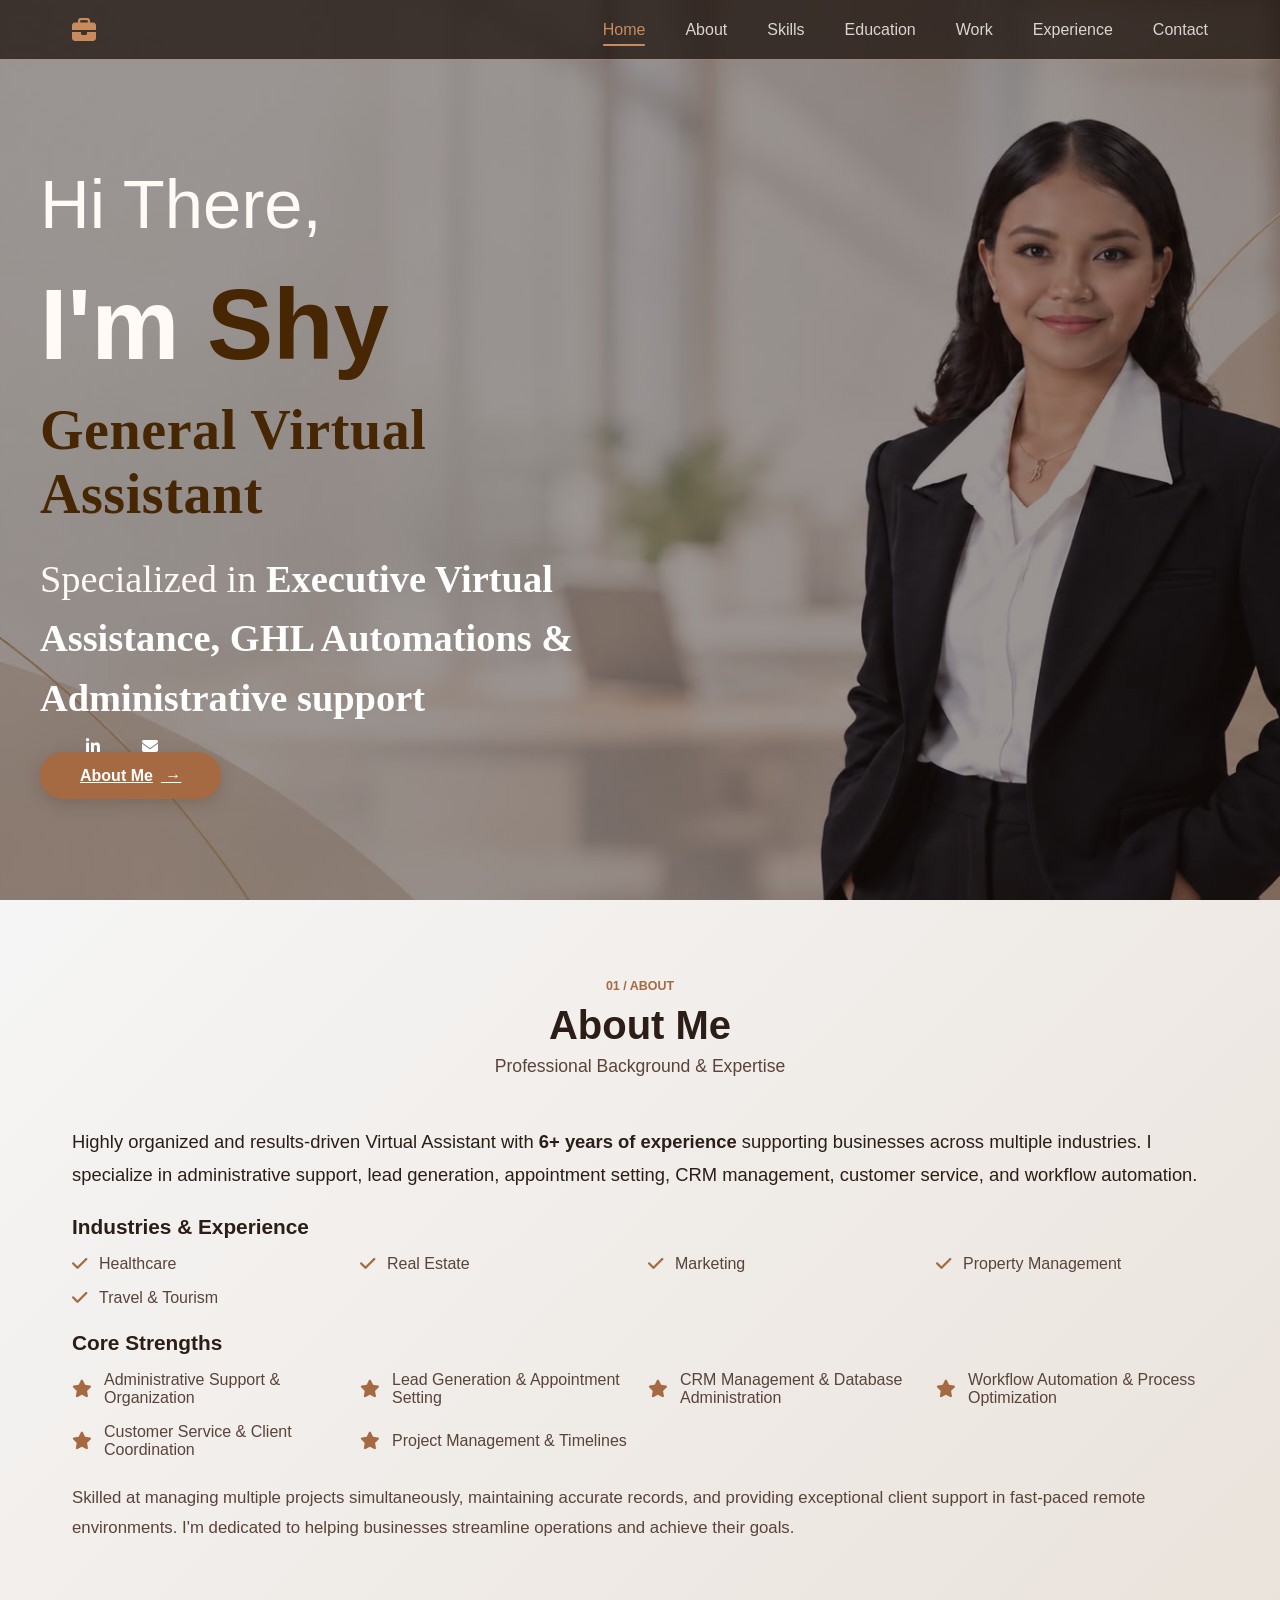
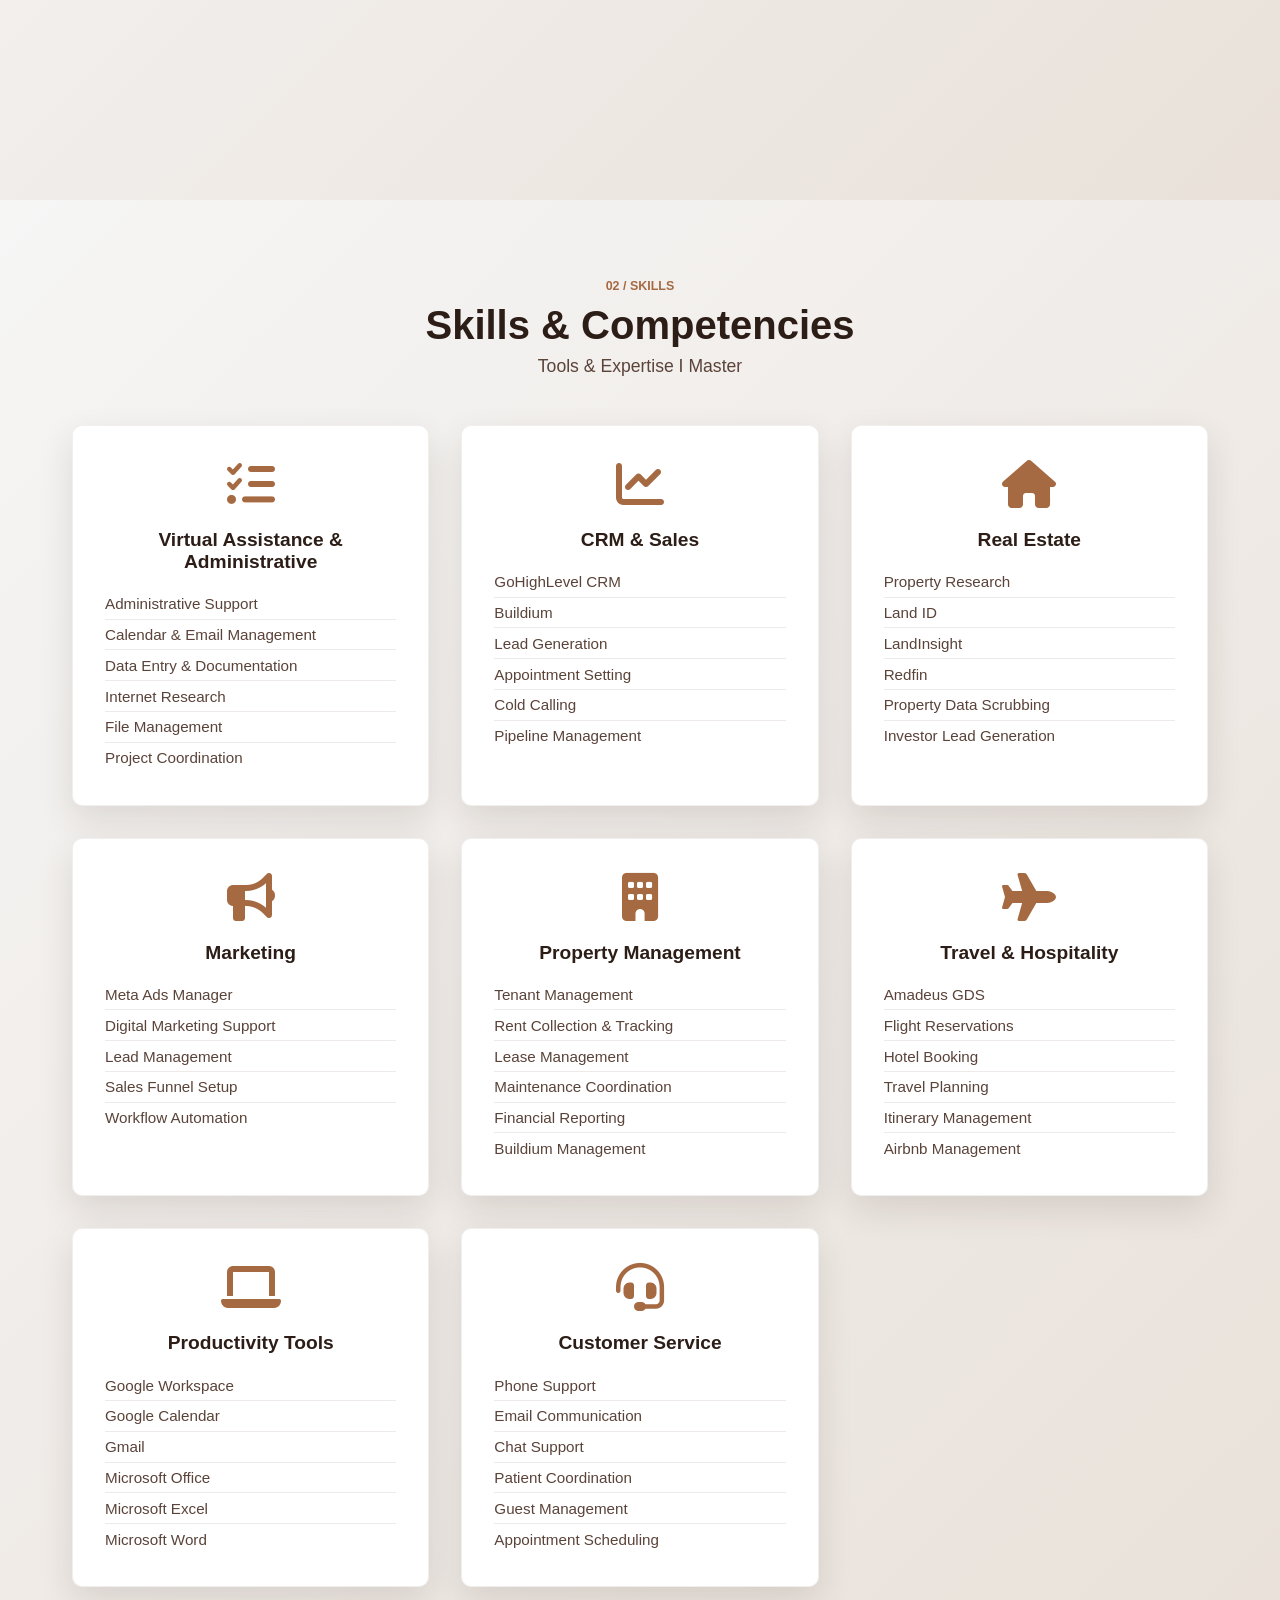
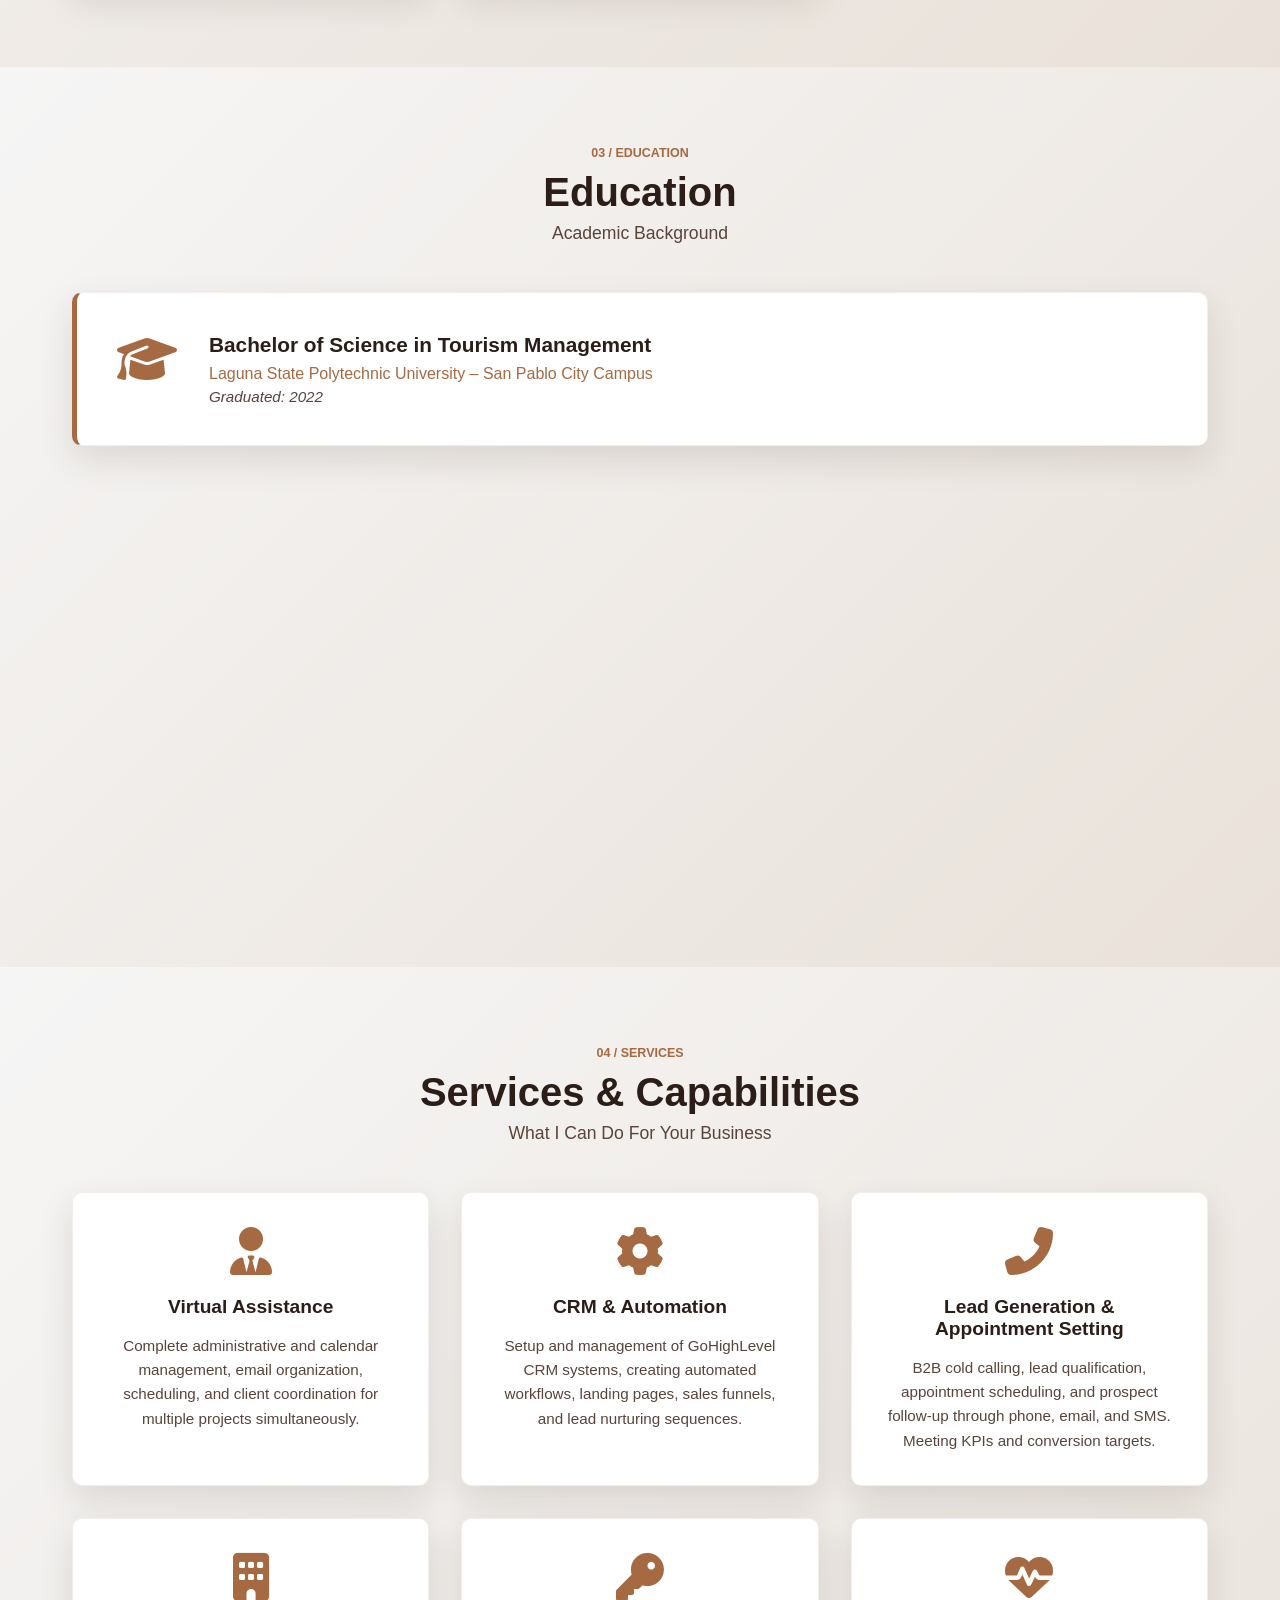
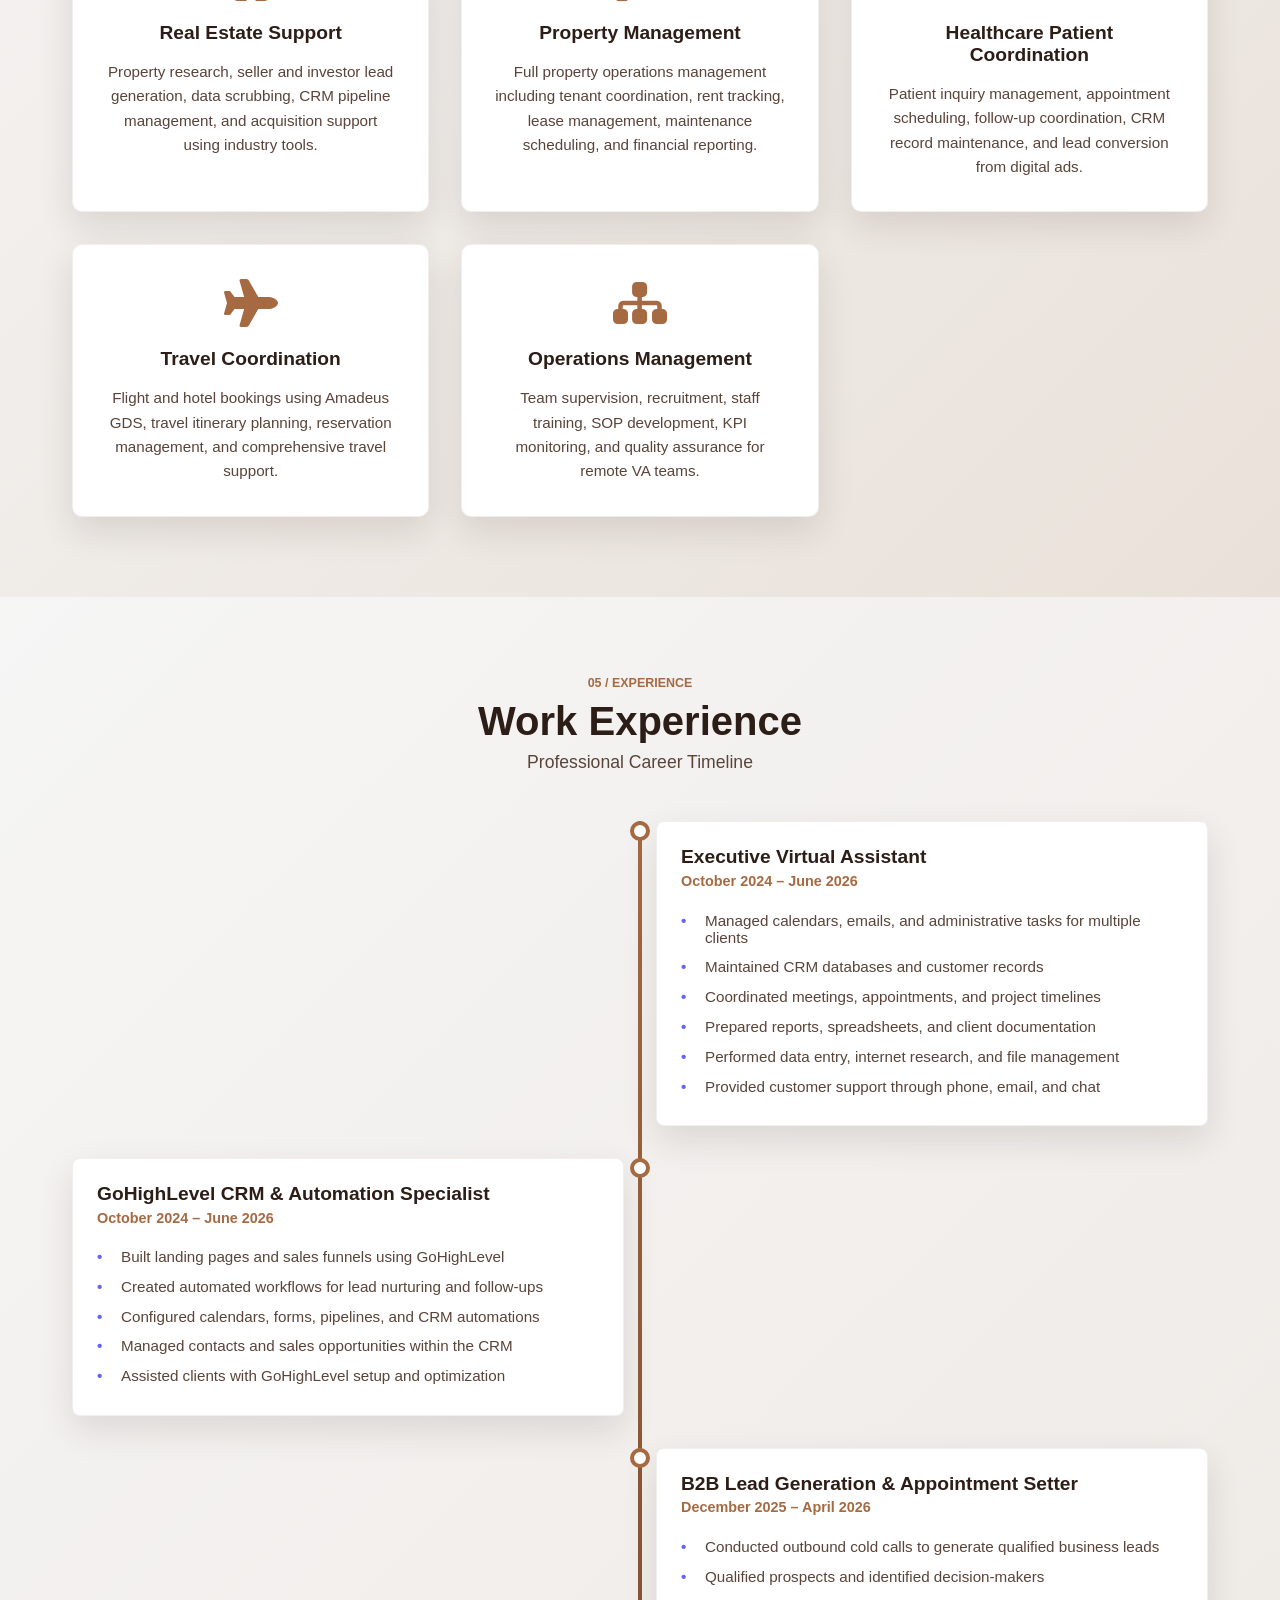
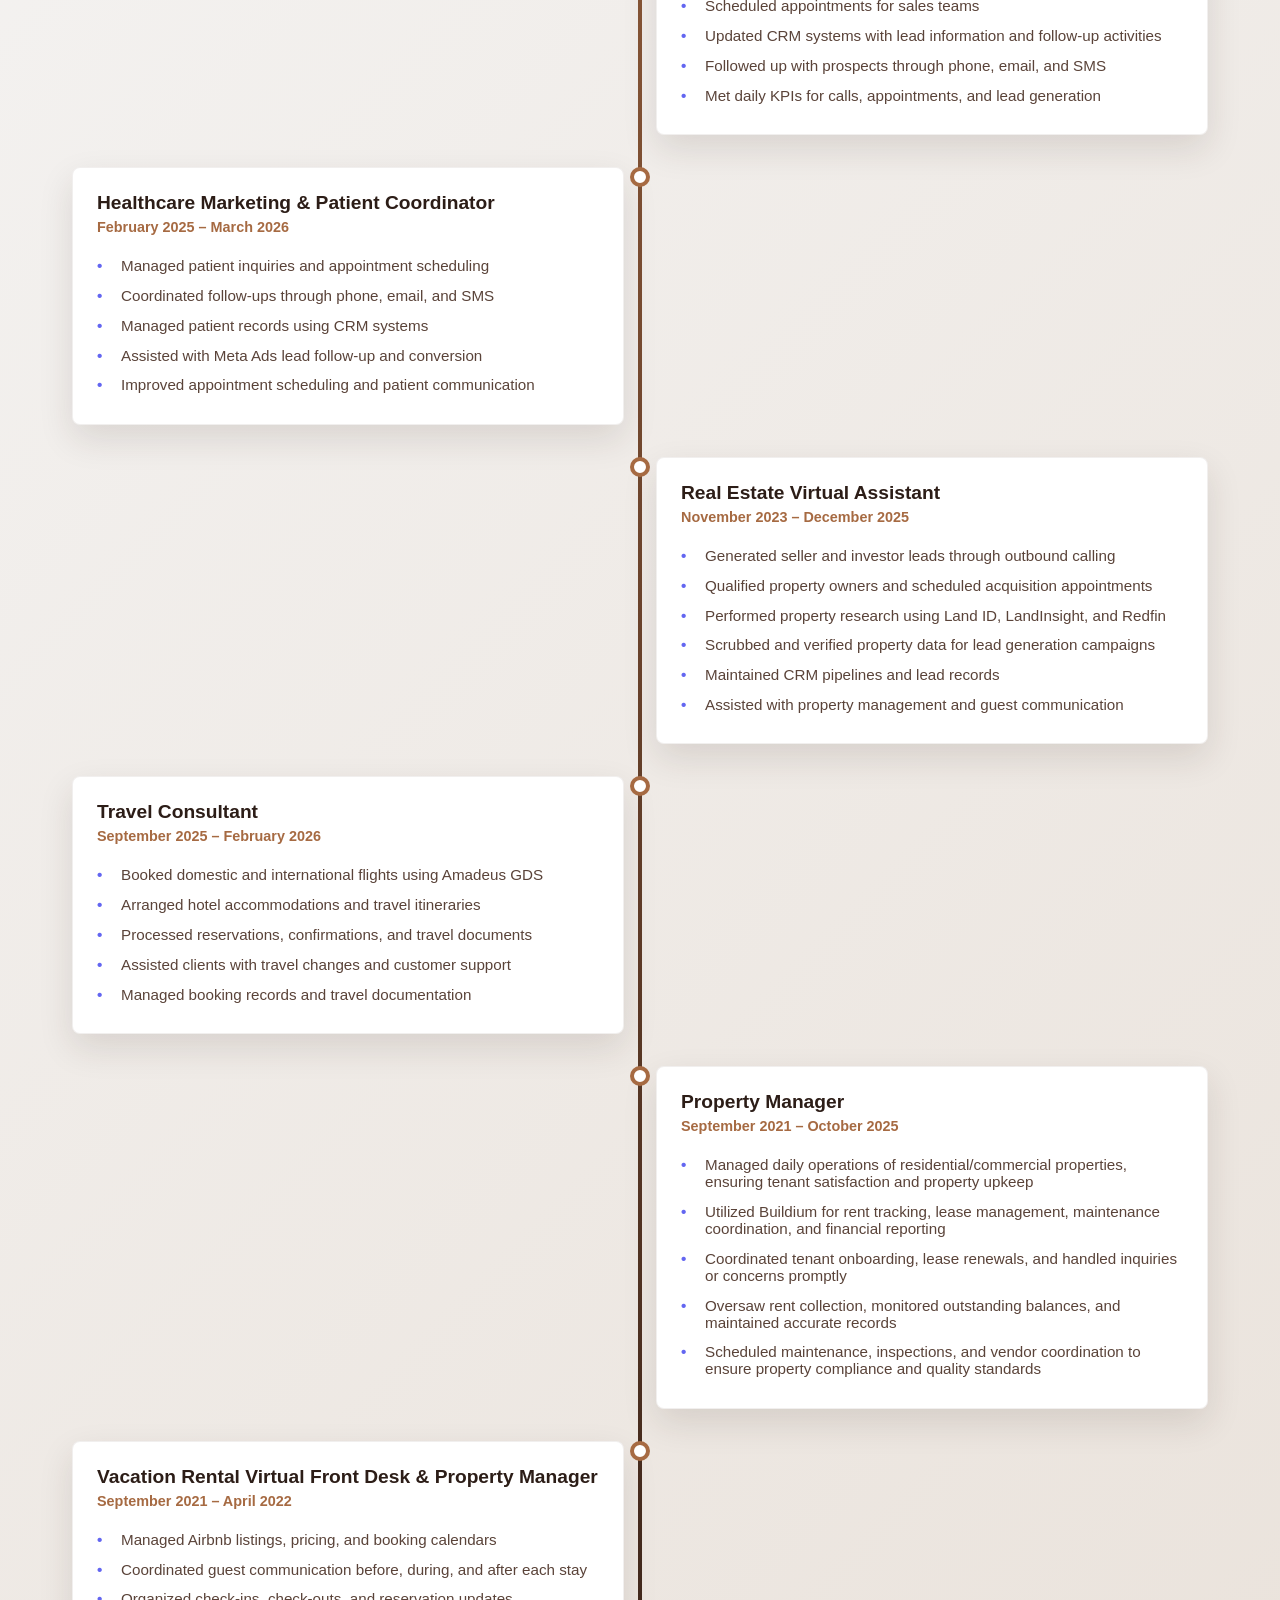
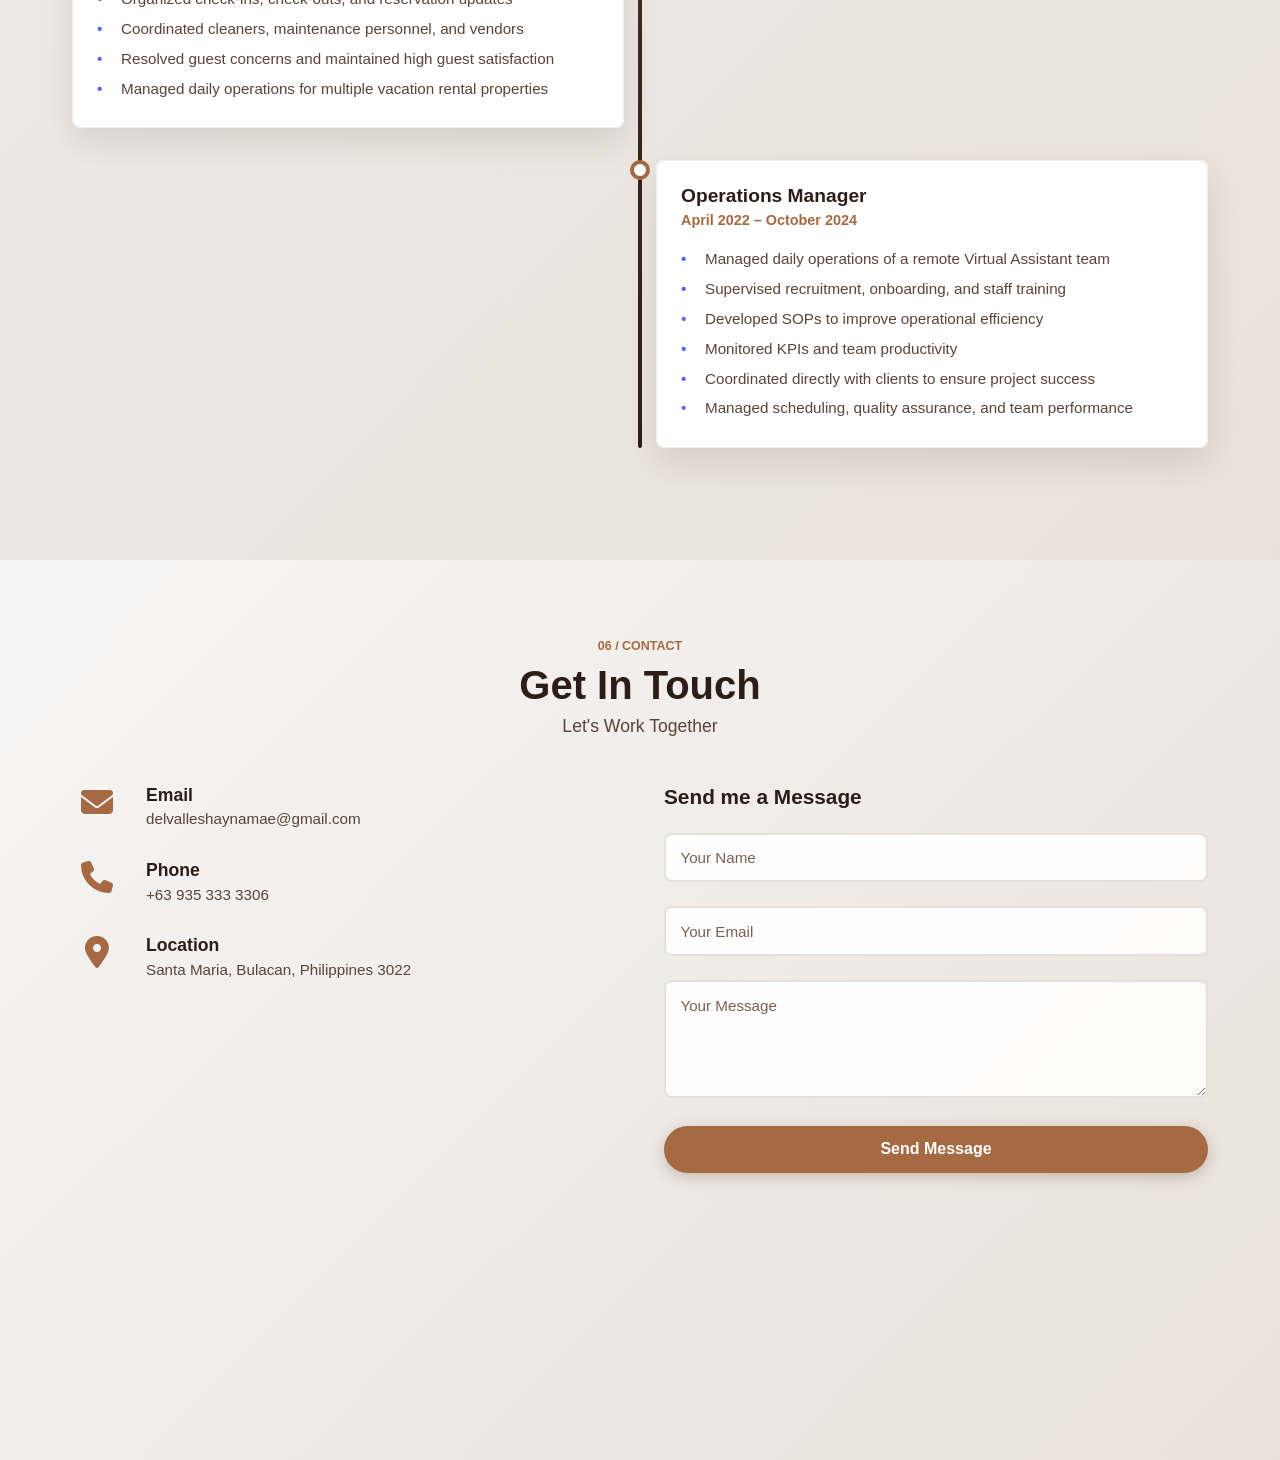
==== commit 43cf652b: "Polish mobile portfolio motion and layout" ====
--- a/index.html
+++ b/index.html
@@ -34,7 +34,7 @@
                 <h2>Hi There,</h2>
                 <h1>I'm <span class="highlight">Shy</span></h1>
                 <h3 class="job-title">General Virtual Assistant</h3>
-                <p class="subtitle typing-text">Specialized in <span class="highlight-text">Executive Virtual Assistance, GHL Automations &amp; Administrative support</span></p>
+                <p class="subtitle">Specialized in <span class="highlight-text">Executive Virtual Assistance, GHL Automations &amp; Administrative support</span></p>
                 <a href="#about" class="btn-about">About Me</a>
                 
                 <div class="social-links">
@@ -52,6 +52,7 @@
     <section class="about page-section" id="about">
         <div class="container">
             <div class="section-header">
+                <span class="section-kicker">01 / About</span>
                 <h2>About Me</h2>
                 <p class="section-subtitle">Professional Background &amp; Expertise</p>
             </div>
@@ -86,6 +87,7 @@
     <section class="skills page-section" id="skills">
         <div class="container">
             <div class="section-header">
+                <span class="section-kicker">02 / Skills</span>
                 <h2>Skills &amp; Competencies</h2>
                 <p class="section-subtitle">Tools &amp; Expertise I Master</p>
             </div>
@@ -105,6 +107,7 @@
     <section class="education page-section" id="education">
         <div class="container">
             <div class="section-header">
+                <span class="section-kicker">03 / Education</span>
                 <h2>Education</h2>
                 <p class="section-subtitle">Academic Background</p>
             </div>
@@ -124,6 +127,7 @@
     <section class="work page-section" id="work">
         <div class="container">
             <div class="section-header">
+                <span class="section-kicker">04 / Services</span>
                 <h2>Services &amp; Capabilities</h2>
                 <p class="section-subtitle">What I Can Do For Your Business</p>
             </div>
@@ -143,6 +147,7 @@
     <section class="experience page-section" id="experience">
         <div class="container">
             <div class="section-header">
+                <span class="section-kicker">05 / Experience</span>
                 <h2>Work Experience</h2>
                 <p class="section-subtitle">Professional Career Timeline</p>
             </div>
@@ -163,6 +168,7 @@
     <section class="contact page-section" id="contact">
         <div class="container">
             <div class="section-header">
+                <span class="section-kicker">06 / Contact</span>
                 <h2>Get In Touch</h2>
                 <p class="section-subtitle">Let's Work Together</p>
             </div>
@@ -187,41 +193,6 @@
     </main>
 
     <script>
-        const typingLines = document.querySelectorAll('.typing-text');
-
-        typingLines.forEach((line, lineIndex) => {
-            const message = line.textContent.trim();
-            let characterIndex = 0;
-            let deleting = false;
-
-            const typeLoop = () => {
-                line.textContent = message.slice(0, characterIndex);
-
-                if (!deleting && characterIndex < message.length) {
-                    characterIndex += 1;
-                    setTimeout(typeLoop, 55);
-                    return;
-                }
-
-                if (!deleting) {
-                    deleting = true;
-                    setTimeout(typeLoop, 1800 + lineIndex * 400);
-                    return;
-                }
-
-                if (characterIndex > 0) {
-                    characterIndex -= 1;
-                    setTimeout(typeLoop, 30);
-                    return;
-                }
-
-                deleting = false;
-                setTimeout(typeLoop, 500);
-            };
-
-            setTimeout(typeLoop, lineIndex * 700);
-        });
-
         const navLinks = document.querySelectorAll('.nav-link');
         const navSections = document.querySelectorAll('main > section[id]');
         const navObserver = new IntersectionObserver((entries) => {
@@ -238,6 +209,29 @@
         }, { rootMargin: '-25% 0px -60% 0px' });
 
         navSections.forEach(section => navObserver.observe(section));
+
+        const revealItems = document.querySelectorAll(
+            '.section-header, .skill-card, .education-card, .work-card, .timeline-item, .contact-item, .contact-form'
+        );
+        const reducedMotion = window.matchMedia('(prefers-reduced-motion: reduce)').matches;
+
+        if (!reducedMotion && 'IntersectionObserver' in window) {
+            const revealObserver = new IntersectionObserver((entries, observer) => {
+                entries.forEach(entry => {
+                    if (!entry.isIntersecting) return;
+                    entry.target.classList.add('is-visible');
+                    observer.unobserve(entry.target);
+                });
+            }, { threshold: 0.12, rootMargin: '0px 0px -32px 0px' });
+
+            revealItems.forEach((element, index) => {
+                element.classList.add('reveal-item');
+                element.style.setProperty('--reveal-delay', `${(index % 4) * 55}ms`);
+                revealObserver.observe(element);
+            });
+
+            document.documentElement.classList.add('motion-ready');
+        }
     </script>
 </body>
 </html>
--- a/home.css
+++ b/home.css
@@ -20,6 +20,10 @@
     box-sizing: border-box;
 }
 
+html {
+    scroll-behavior: smooth;
+}
+
 body {
     font-family: 'Segoe UI', Tahoma, Geneva, Verdana, sans-serif;
     background-color: var(--dark-brown-deep);
@@ -117,6 +121,16 @@
     font-weight: 700;
 }
 
+.section-kicker {
+    display: block;
+    margin-bottom: 0.65rem;
+    color: var(--brown);
+    font-size: 0.78rem;
+    font-weight: 700;
+    line-height: 1;
+    text-transform: uppercase;
+}
+
 .section-subtitle {
     font-size: 1.1rem;
     color: var(--text-soft);
@@ -181,21 +195,6 @@
     font-family: Georgia, 'Times New Roman', serif;
     font-weight: 500;
     line-height: 1.55;
-}
-
-.typing-text {
-    min-height: 1.55em;
-}
-
-.typing-text::after {
-    content: '';
-    display: inline-block;
-    height: 1em;
-    margin-left: 0.15rem;
-    border-right: 2px solid var(--brown-soft);
-    vertical-align: -0.12em;
-    animation: cursor-blink 0.7s step-end infinite;
-    
 }
 
 .highlight-text {
@@ -311,22 +310,35 @@
 @keyframes hero-text-reveal {
     from {
         opacity: 0;
-        transform: translateY(18px);
-        filter: blur(3px);
+        transform: translateY(14px);
     }
 
     to {
         opacity: 1;
         transform: translateY(0);
-        filter: blur(0);
-    }
-}
-
-@keyframes cursor-blink {
-    0%,
-    45% { opacity: 1; }
-    46%,
-    100% { opacity: 0; }
+    }
+}
+
+.hero-content > * {
+    animation: hero-text-reveal 0.55s ease both;
+}
+
+.hero-content > *:nth-child(2) { animation-delay: 0.06s; }
+.hero-content > *:nth-child(3) { animation-delay: 0.12s; }
+.hero-content > *:nth-child(4) { animation-delay: 0.18s; }
+.hero-content > *:nth-child(5) { animation-delay: 0.24s; }
+.hero-content > *:nth-child(6) { animation-delay: 0.3s; }
+
+.motion-ready .reveal-item {
+    opacity: 0;
+    transform: translateY(14px);
+    transition: opacity 0.48s ease, transform 0.48s ease;
+    transition-delay: var(--reveal-delay, 0ms);
+}
+
+.motion-ready .reveal-item.is-visible {
+    opacity: 1;
+    transform: translateY(0);
 }
 
 /* ===== Page Section Styling ===== */
@@ -1091,6 +1103,14 @@
         line-height: 1.15;
     }
 
+    .section-header {
+        margin-bottom: 1.5rem;
+    }
+
+    .section-kicker {
+        margin-bottom: 0.55rem;
+    }
+
     .section-subtitle {
         font-size: 1rem;
     }
@@ -1107,6 +1127,11 @@
         grid-template-columns: 1fr;
     }
 
+    .skills-grid,
+    .work-grid {
+        gap: 1rem;
+    }
+
     .skill-card,
     .work-card,
     .education-card,
@@ -1114,6 +1139,17 @@
         padding: 1.25rem;
     }
 
+    .skill-card,
+    .work-card {
+        text-align: left;
+    }
+
+    .skill-icon,
+    .work-icon {
+        margin-bottom: 0.65rem;
+        font-size: 2.25rem;
+    }
+
     .skill-card h3,
     .work-card h3,
     .education-details h3,
@@ -1175,6 +1211,26 @@
     }
 }
 
+@media (prefers-reduced-motion: reduce) {
+    html {
+        scroll-behavior: auto;
+    }
+
+    *,
+    *::before,
+    *::after {
+        animation-duration: 0.01ms !important;
+        animation-iteration-count: 1 !important;
+        scroll-behavior: auto !important;
+        transition-duration: 0.01ms !important;
+    }
+
+    .motion-ready .reveal-item {
+        opacity: 1;
+        transform: none;
+    }
+}
+
 @media (max-width: 380px) {
     .nav-menu {
         gap: 0.3rem 0.65rem;
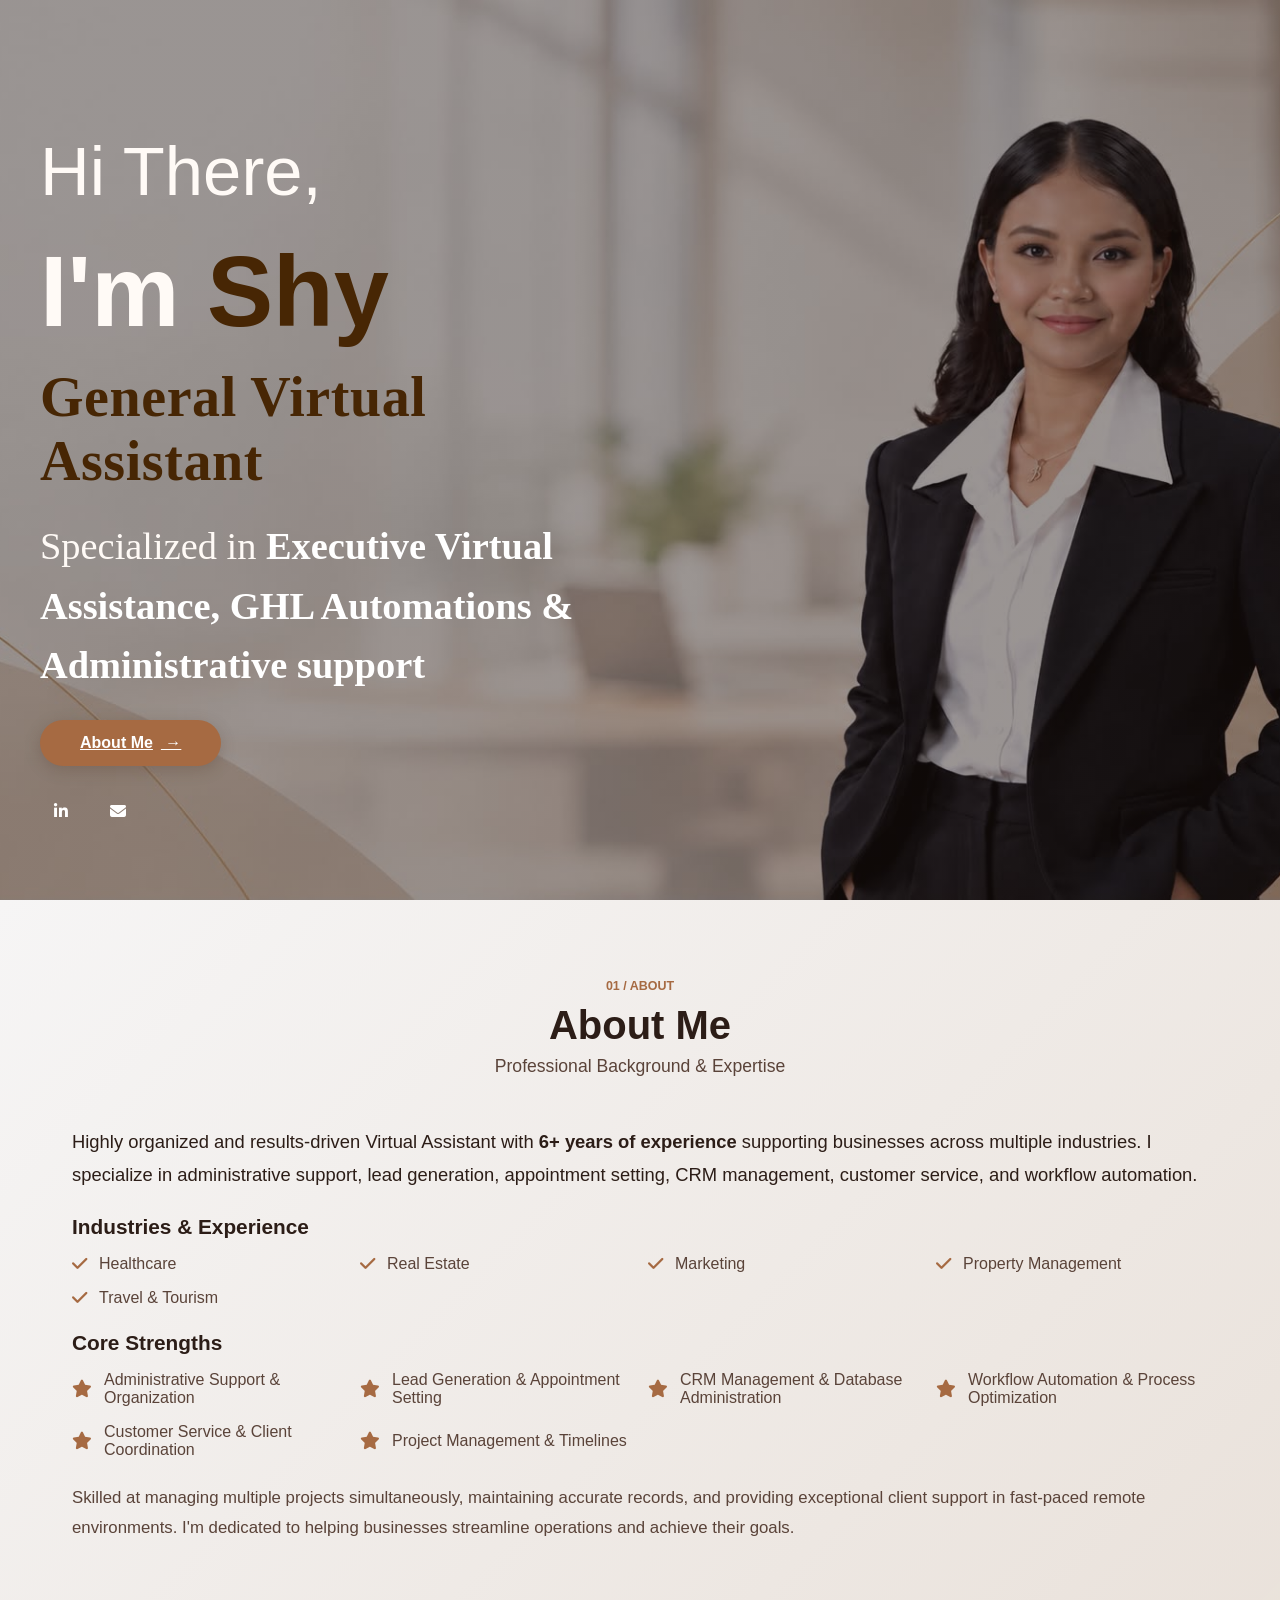
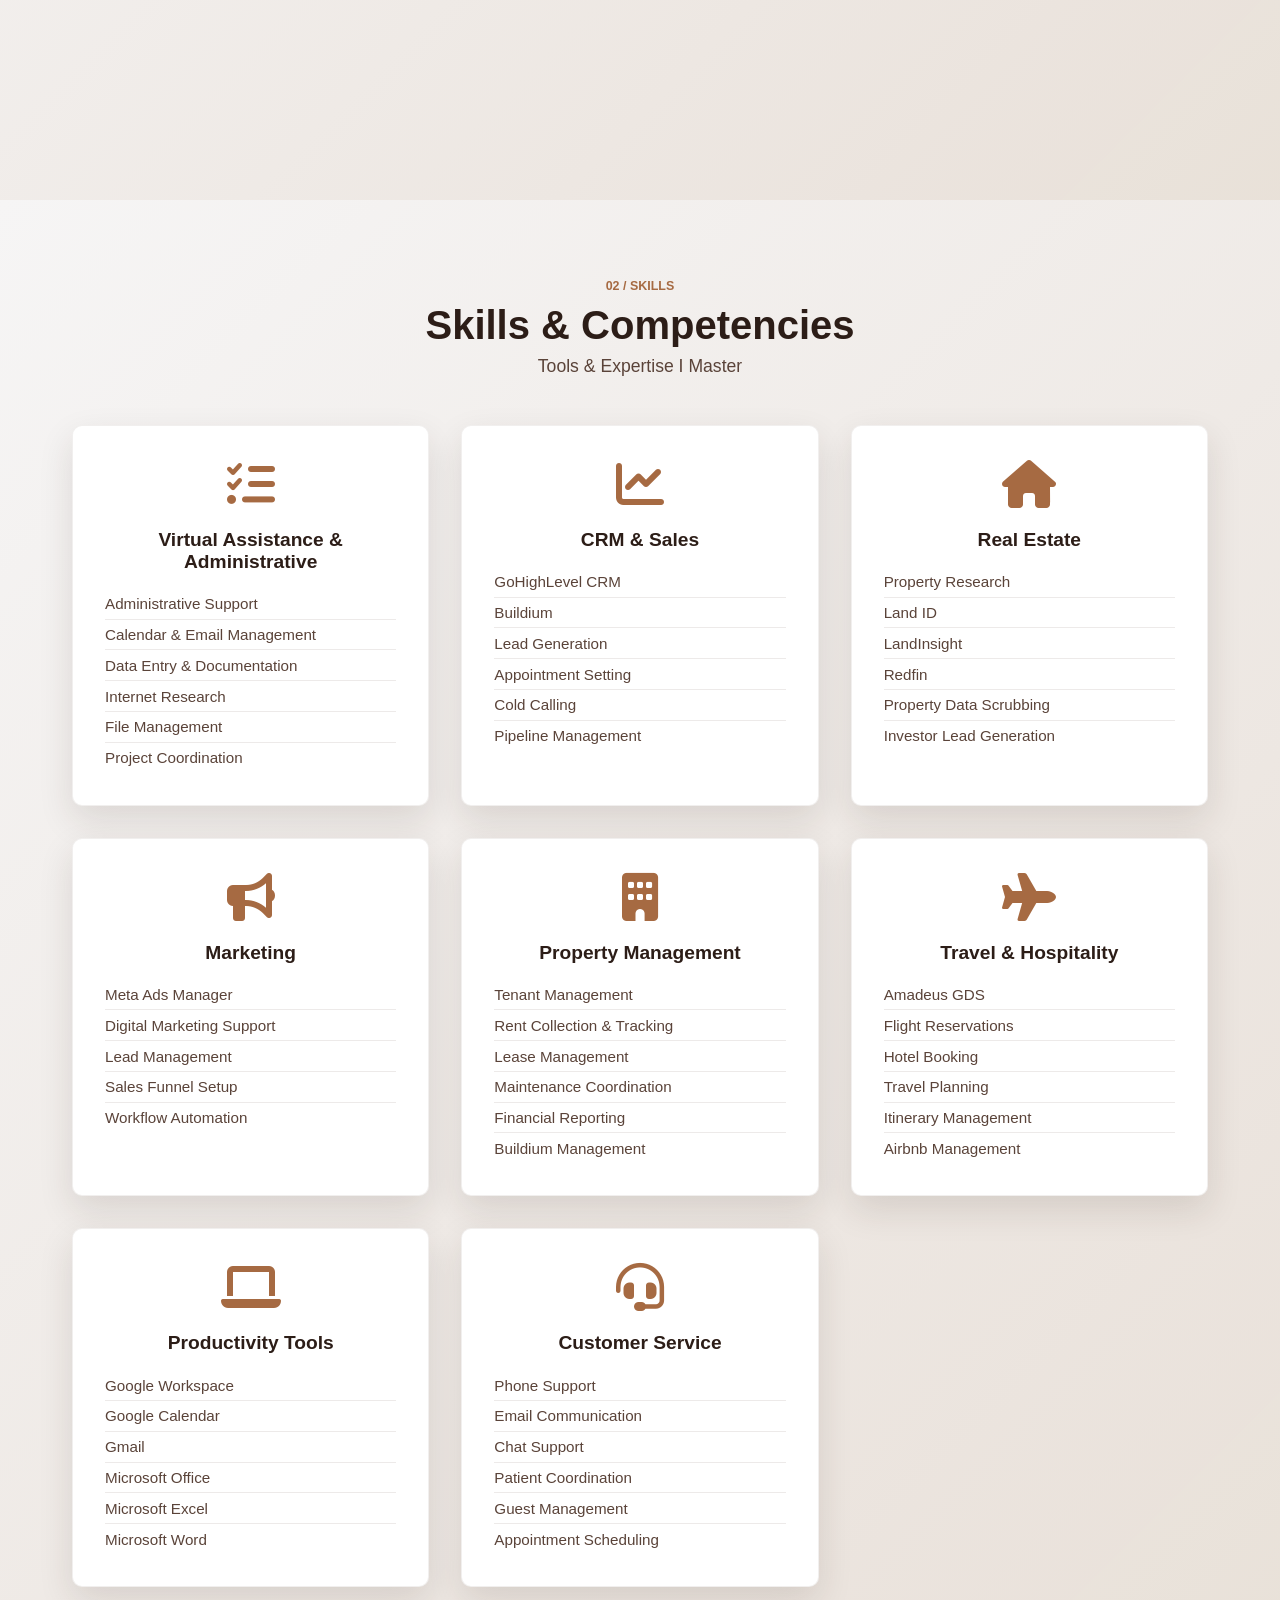
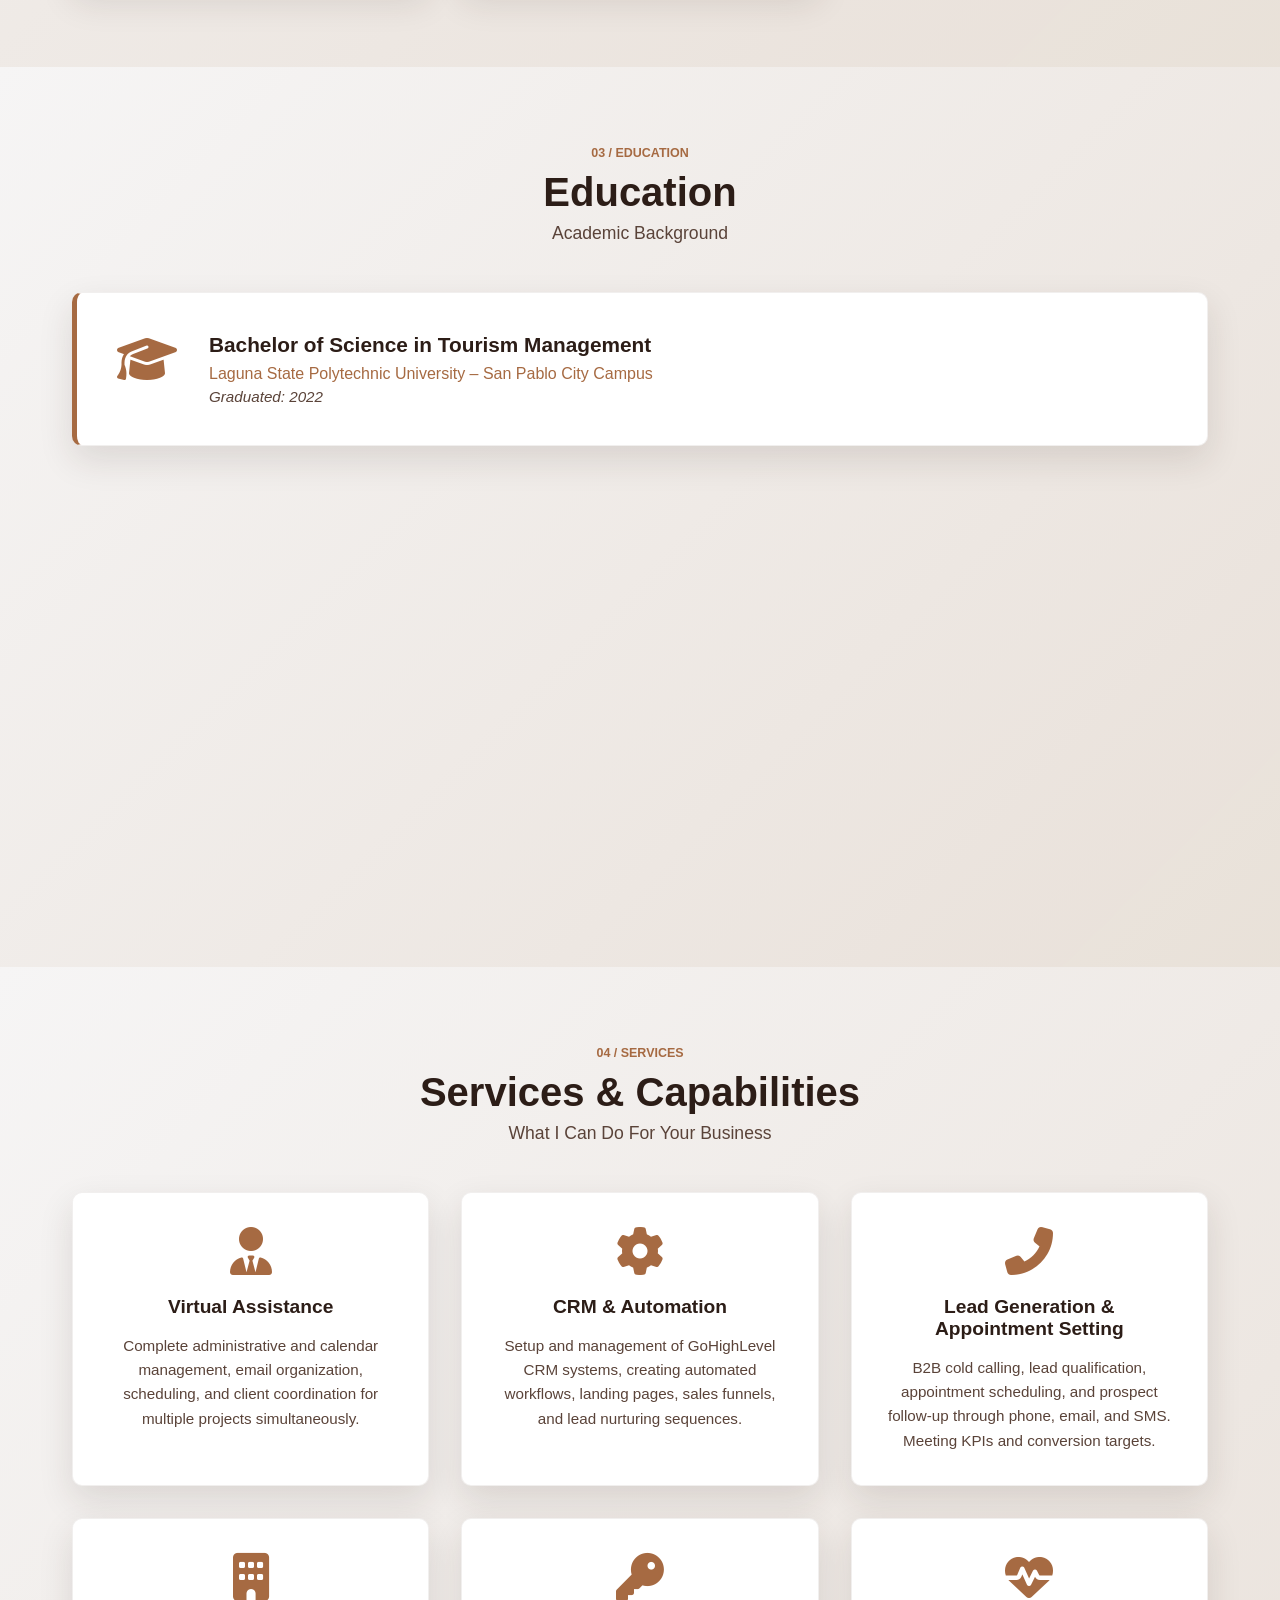
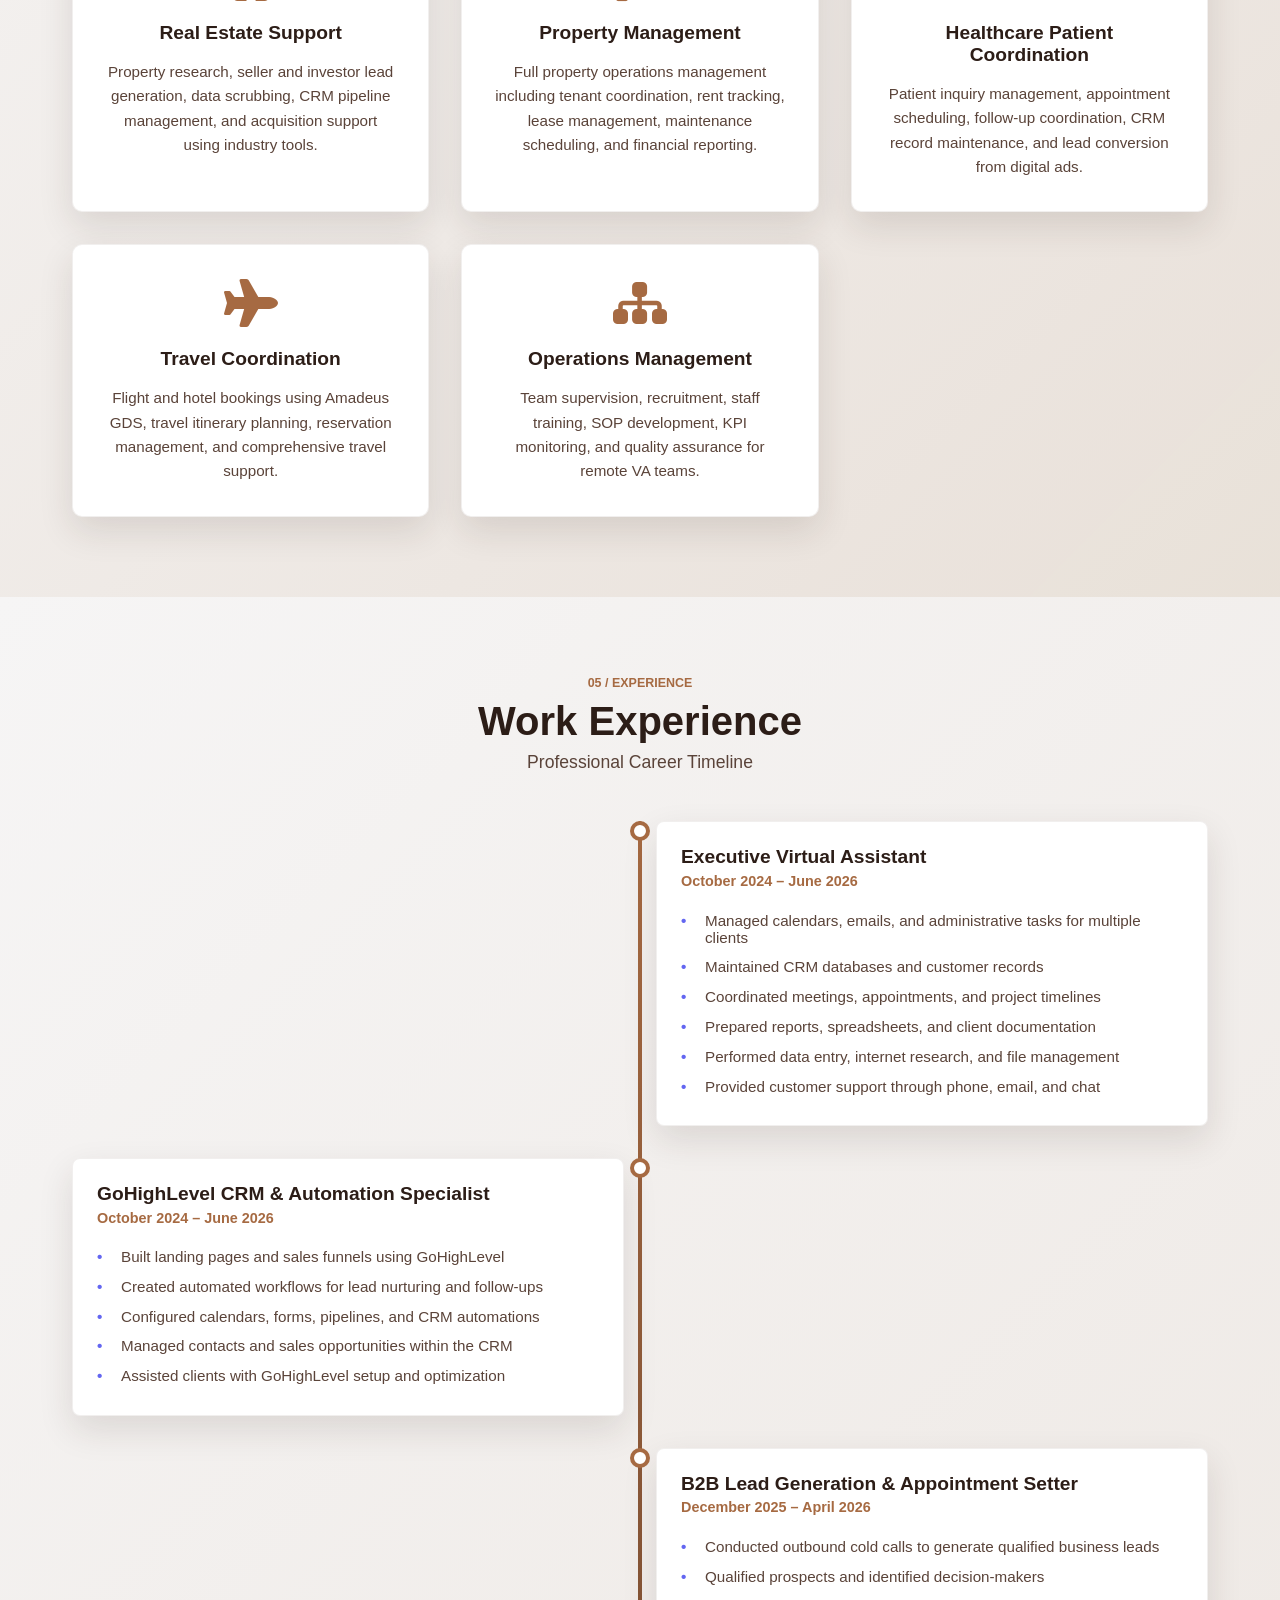
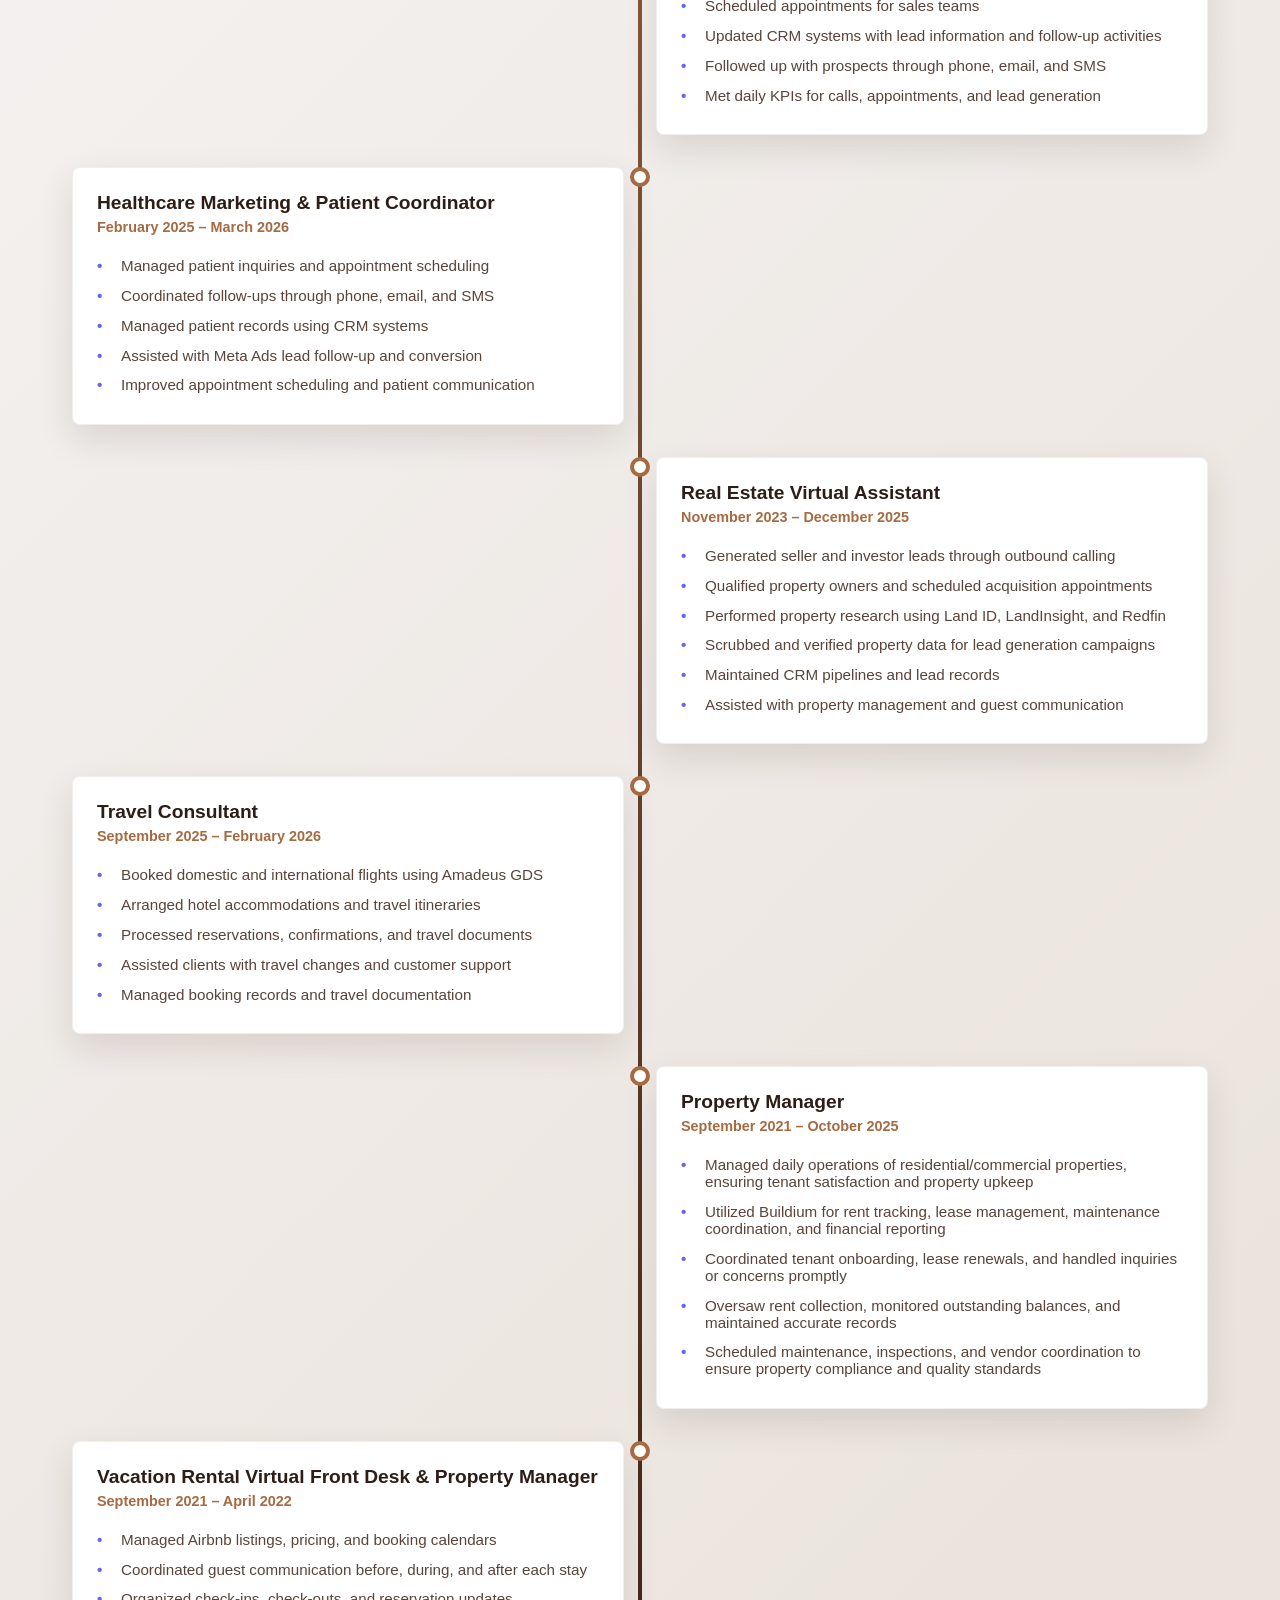
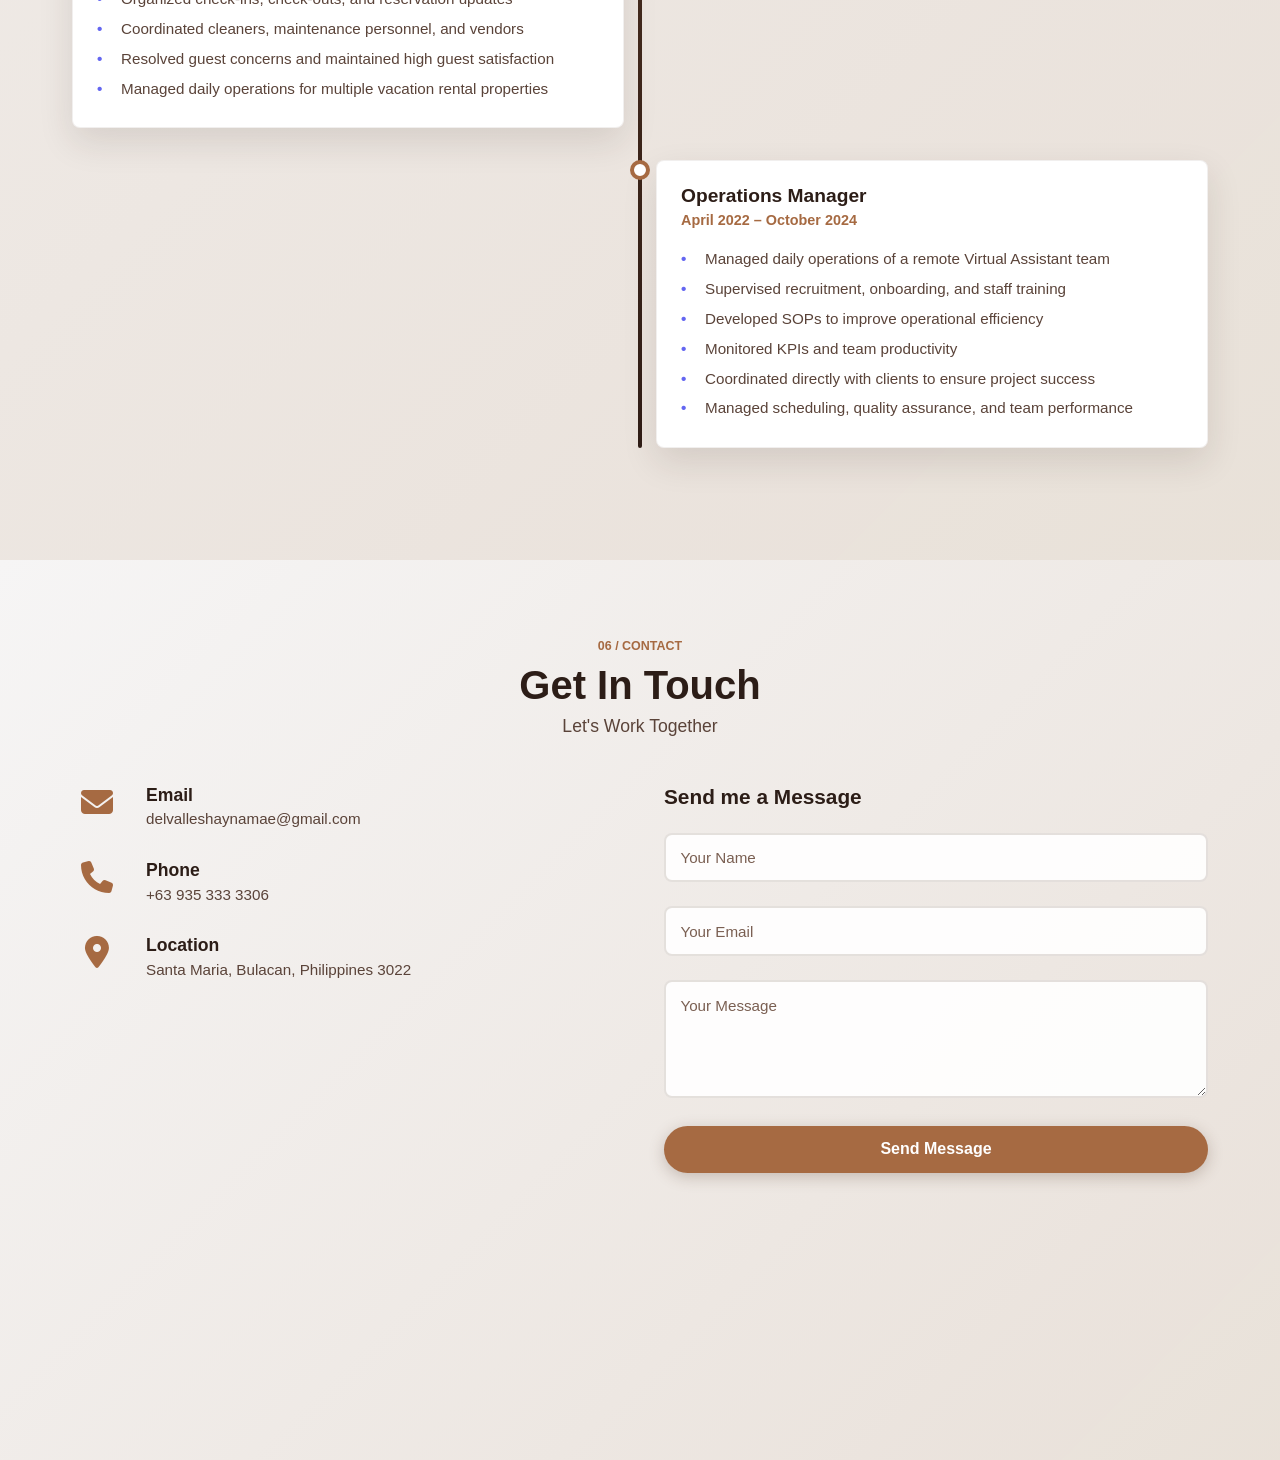
==== commit d6abd480: "Remove navigation and keep homepage as single entry" ====
--- a/index.html
+++ b/index.html
@@ -8,24 +8,6 @@
     <link rel="stylesheet" href="https://cdnjs.cloudflare.com/ajax/libs/font-awesome/6.4.0/css/all.min.css">
 </head>
 <body>
-    <!-- Navigation Bar -->
-    <nav class="navbar" aria-label="Main navigation">
-        <div class="nav-container">
-            <div class="nav-logo">
-                <i class="fas fa-briefcase" aria-label="Virtual assistant portfolio"></i>
-            </div>
-            <ul class="nav-menu">
-                <li><a href="#home" class="nav-link active">Home</a></li>
-                <li><a href="#about" class="nav-link">About</a></li>
-                <li><a href="#skills" class="nav-link">Skills</a></li>
-                <li><a href="#education" class="nav-link">Education</a></li>
-                <li><a href="#work" class="nav-link">Work</a></li>
-                <li><a href="#experience" class="nav-link">Experience</a></li>
-                <li><a href="#contact" class="nav-link">Contact</a></li>
-            </ul>
-        </div>
-    </nav>
-
     <main>
     <!-- ===== HOME SECTION ===== -->
     <section class="hero" id="home">
@@ -193,23 +175,6 @@
     </main>
 
     <script>
-        const navLinks = document.querySelectorAll('.nav-link');
-        const navSections = document.querySelectorAll('main > section[id]');
-        const navObserver = new IntersectionObserver((entries) => {
-            const visibleSections = entries.filter(entry => entry.isIntersecting);
-            if (!visibleSections.length) return;
-
-            const activeSection = visibleSections.reduce((current, entry) =>
-                entry.intersectionRatio > current.intersectionRatio ? entry : current
-            );
-
-            navLinks.forEach(link => {
-                link.classList.toggle('active', link.hash === `#${activeSection.target.id}`);
-            });
-        }, { rootMargin: '-25% 0px -60% 0px' });
-
-        navSections.forEach(section => navObserver.observe(section));
-
         const revealItems = document.querySelectorAll(
             '.section-header, .skill-card, .education-card, .work-card, .timeline-item, .contact-item, .contact-form'
         );
--- a/home.css
+++ b/home.css
@@ -27,85 +27,29 @@
 body {
     font-family: 'Segoe UI', Tahoma, Geneva, Verdana, sans-serif;
     background-color: var(--dark-brown-deep);
+    color: var(--text);
+    overflow-x: hidden;
+    min-height: 100vh;
+    position: relative;
+    isolation: isolate;
+}
+
+body::before {
+    content: '';
+    position: fixed;
+    inset: 0;
+    z-index: -1;
+    pointer-events: none;
     background-image: linear-gradient(rgba(32, 20, 16, 0.45), rgba(32, 20, 16, 0.45)), url('images/VA PIC.png');
     background-repeat: no-repeat, no-repeat;
     background-position: center center, center center;
     background-size: cover, cover;
-    background-attachment: fixed, fixed;
-    color: var(--text);
-    overflow-x: hidden;
-    min-height: 100vh;
 }
 
 .container {
     max-width: 1200px;
     margin: 0 auto;
     padding: 0 2rem;
-}
-
-/* ===== Background Pattern ===== */
-/* ===== Navbar ===== */
-.navbar {
-    position: fixed;
-    top: 0;
-    width: 100%;
-    background: rgba(28, 18, 13, 0.75);
-    box-shadow: 0 1px 0 var(--line);
-    z-index: 1000;
-    padding: 1.1rem 0;
-    backdrop-filter: none;
-}
-
-.nav-container {
-    max-width: 1200px;
-    margin: 0 auto;
-    padding: 0 2rem;
-    display: flex;
-    justify-content: space-between;
-    align-items: center;
-}
-
-.nav-logo {
-    font-size: 1.5rem;
-    font-weight: bold;
-    color: var(--text);
-    display: flex;
-    align-items: center;
-    gap: 0.5rem;
-}
-
-.nav-logo i {
-    color: var(--brown-soft);
-}
-
-.nav-menu {
-    display: flex;
-    list-style: none;
-    gap: 2.5rem;
-    align-items: center;
-}
-
-.nav-link {
-    text-decoration: none;
-    color: rgba(255, 250, 246, 0.82);
-    transition: color 0.3s ease;
-    position: relative;
-}
-
-.nav-link:hover,
-.nav-link.active {
-    color: var(--brown-soft);
-}
-
-.nav-link.active::after {
-    content: '';
-    position: absolute;
-    bottom: -8px;
-    left: 0;
-    width: 100%;
-    height: 2px;
-    background: var(--brown-soft);
-    border-radius: 2px;
 }
 
 /* ===== Section Header ===== */
@@ -252,10 +196,7 @@
 .social-links {
     display: flex;
     gap: 1rem;
-    position: absolute;
-    left: 2rem;
-    bottom: 2rem;
-    z-index: 10;
+    position: static;
 }
 
 .social-icon {
@@ -735,13 +676,11 @@
 /* ===== Responsive Design ===== */
 @media (max-width: 768px) {
     body {
+        background-color: var(--dark-brown-deep);
+    }
+
+    body::before {
         background-position: center center, 74% center;
-        background-attachment: scroll, scroll;
-    }
-
-    .nav-menu {
-        gap: 1.5rem;
-        font-size: 0.85rem;
     }
 
     .hero-container {
@@ -801,29 +740,6 @@
 }
 
 @media (max-width: 480px) {
-    .navbar {
-        position: absolute;
-    }
-
-    .nav-container {
-        align-items: flex-start;
-        flex-direction: column;
-        gap: 0.75rem;
-    }
-
-    .nav-container {
-        padding: 0 1rem;
-    }
-
-    .nav-menu {
-        gap: 1rem;
-        font-size: 0.75rem;
-    }
-
-    .nav-logo {
-        font-size: 1.2rem;
-    }
-
     .hero {
         align-items: flex-end;
         min-height: 100svh;
@@ -1001,50 +917,10 @@
     border-color: var(--brown);
 }
 
-@media (max-width: 480px) {
-    .nav-menu {
-        flex-wrap: wrap;
-        row-gap: 0.6rem;
-    }
-}
-
 /* ===== Mobile Layout Fixes ===== */
 @media (max-width: 768px) {
     body {
         overflow-x: hidden;
-    }
-
-    .navbar {
-        display: none;
-    }
-
-    .nav-container {
-        padding: 0 1rem;
-        align-items: flex-start;
-        flex-direction: column;
-        gap: 0.65rem;
-    }
-
-    .nav-logo {
-        font-size: 1.1rem;
-        line-height: 1.2;
-    }
-
-    .nav-menu {
-        width: 100%;
-        gap: 0.35rem 0.85rem;
-        flex-wrap: wrap;
-        line-height: 1.3;
-    }
-
-    .nav-link {
-        display: inline-block;
-        padding: 0.2rem 0;
-        font-size: 0.8rem;
-    }
-
-    .nav-link.active::after {
-        bottom: -2px;
     }
 
     .hero {
@@ -1232,14 +1108,6 @@
 }
 
 @media (max-width: 380px) {
-    .nav-menu {
-        gap: 0.3rem 0.65rem;
-    }
-
-    .nav-link {
-        font-size: 0.74rem;
-    }
-
     .hero {
         padding-left: 0.85rem;
         padding-right: 0.85rem;
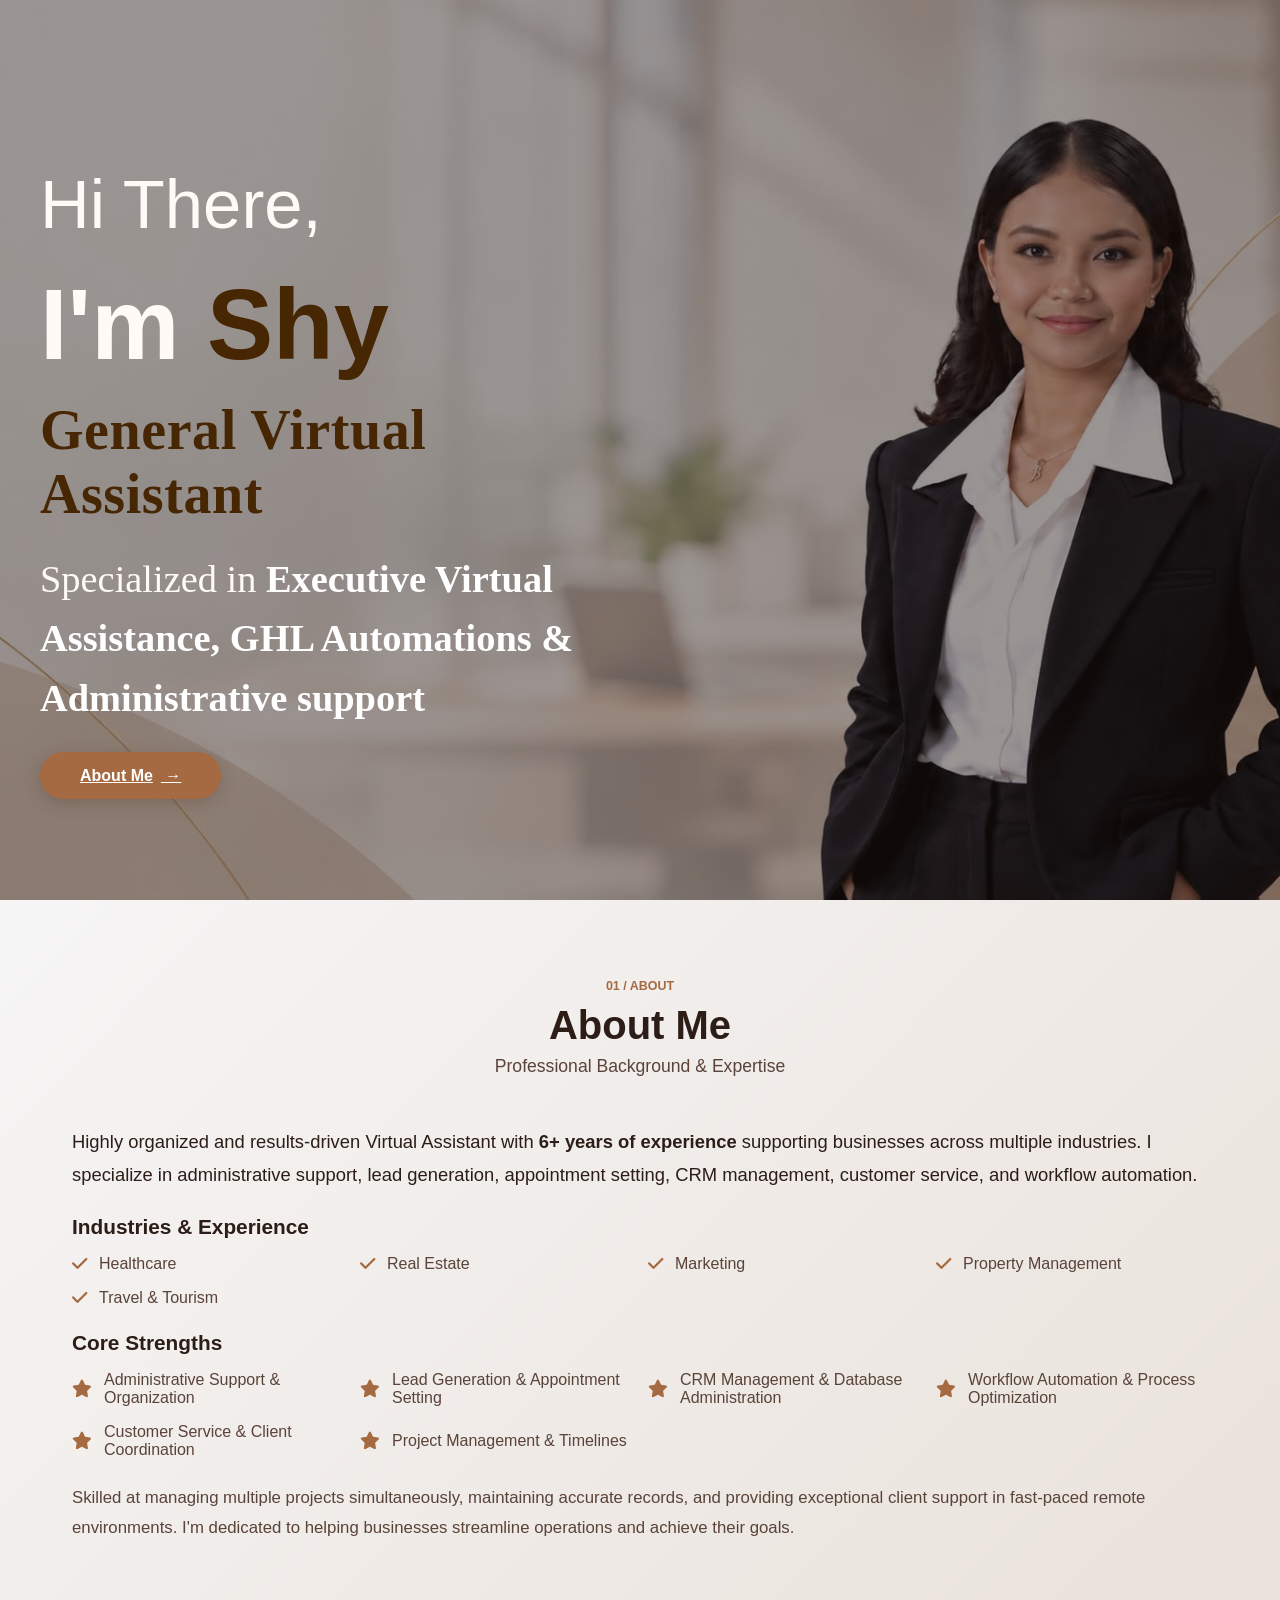
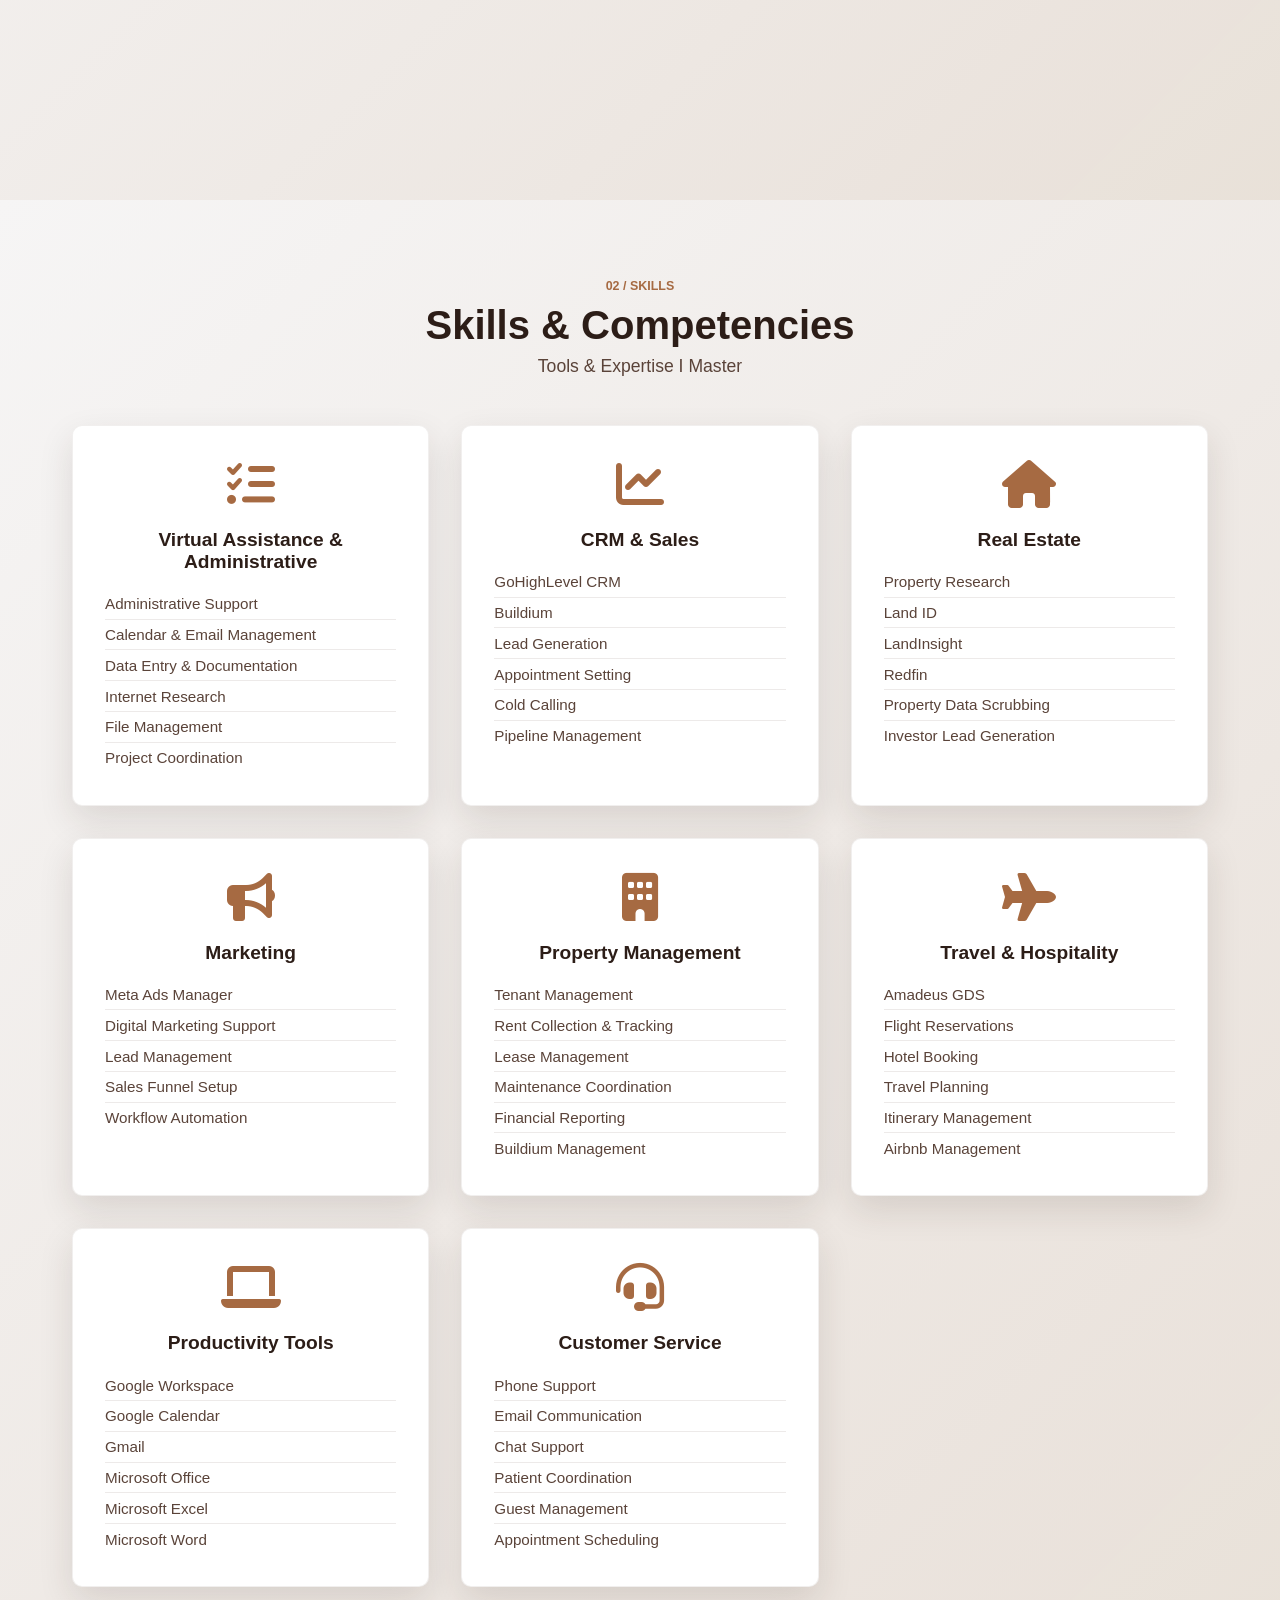
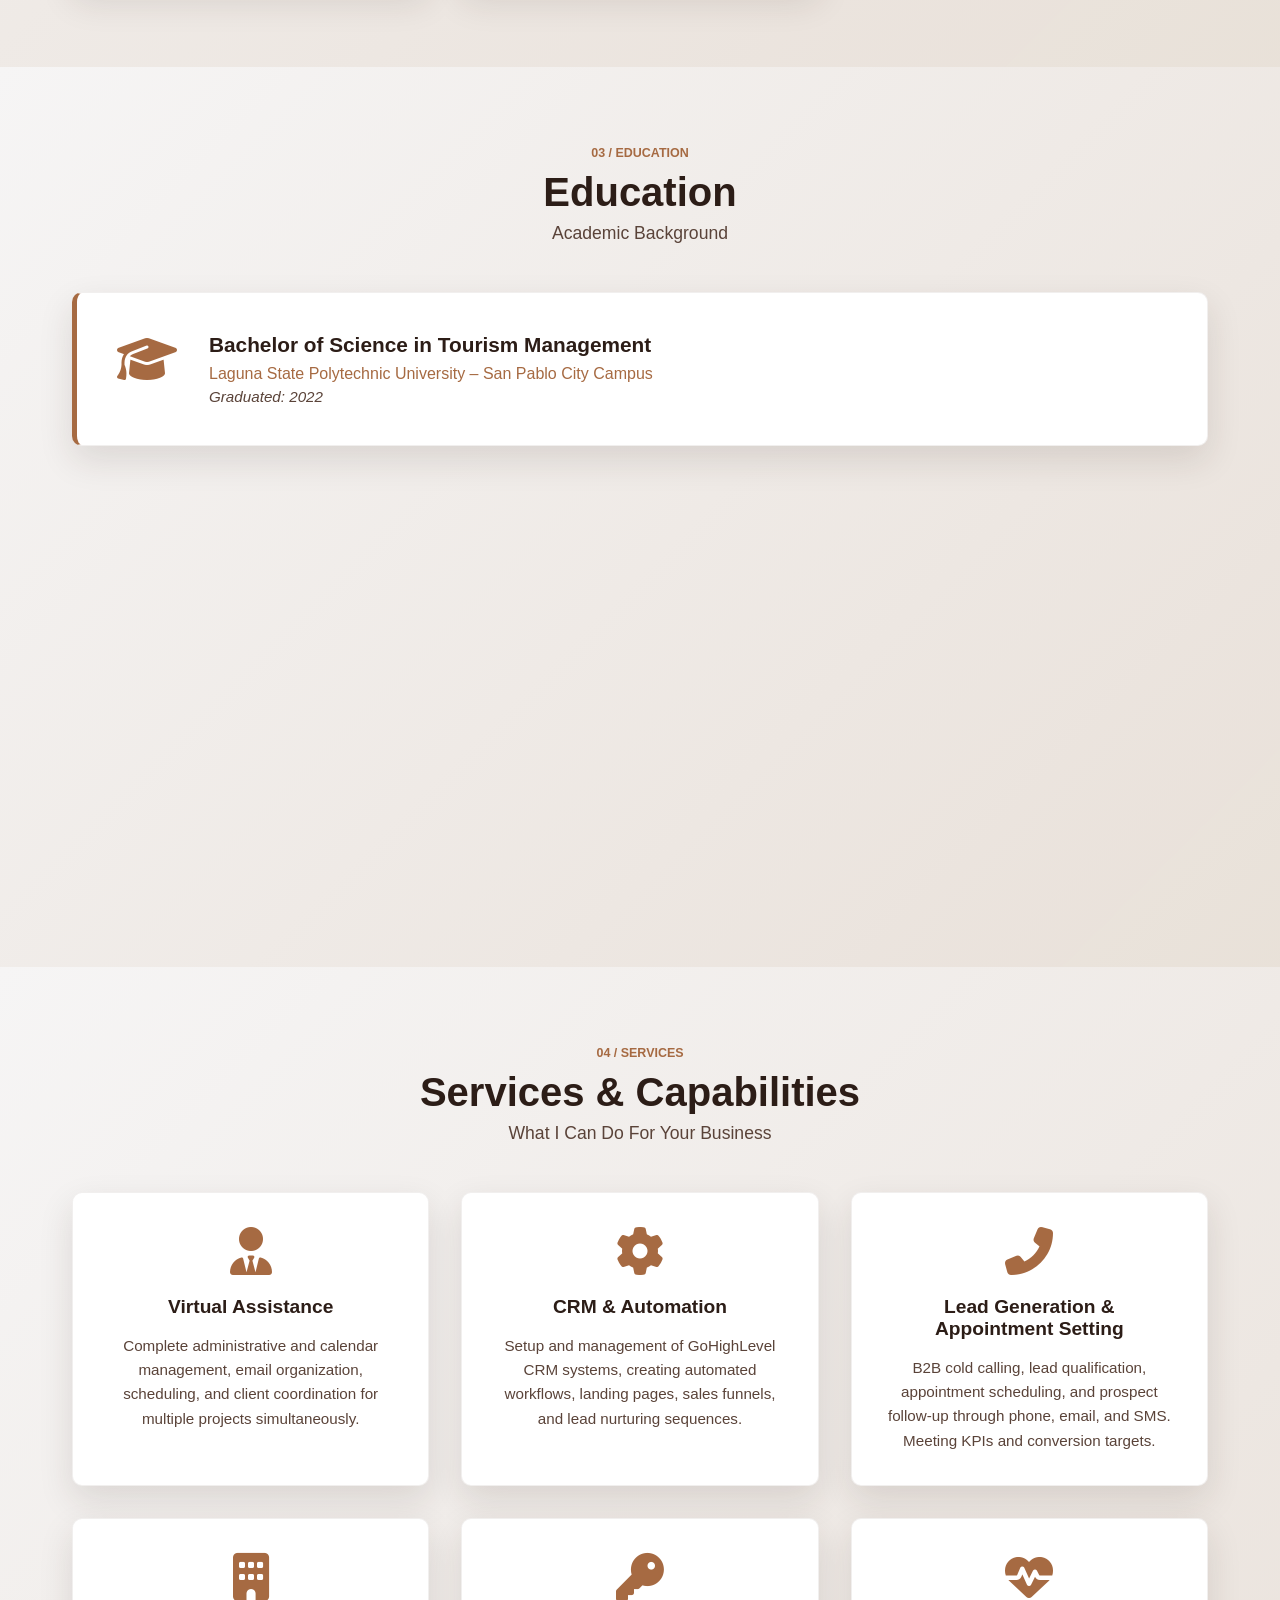
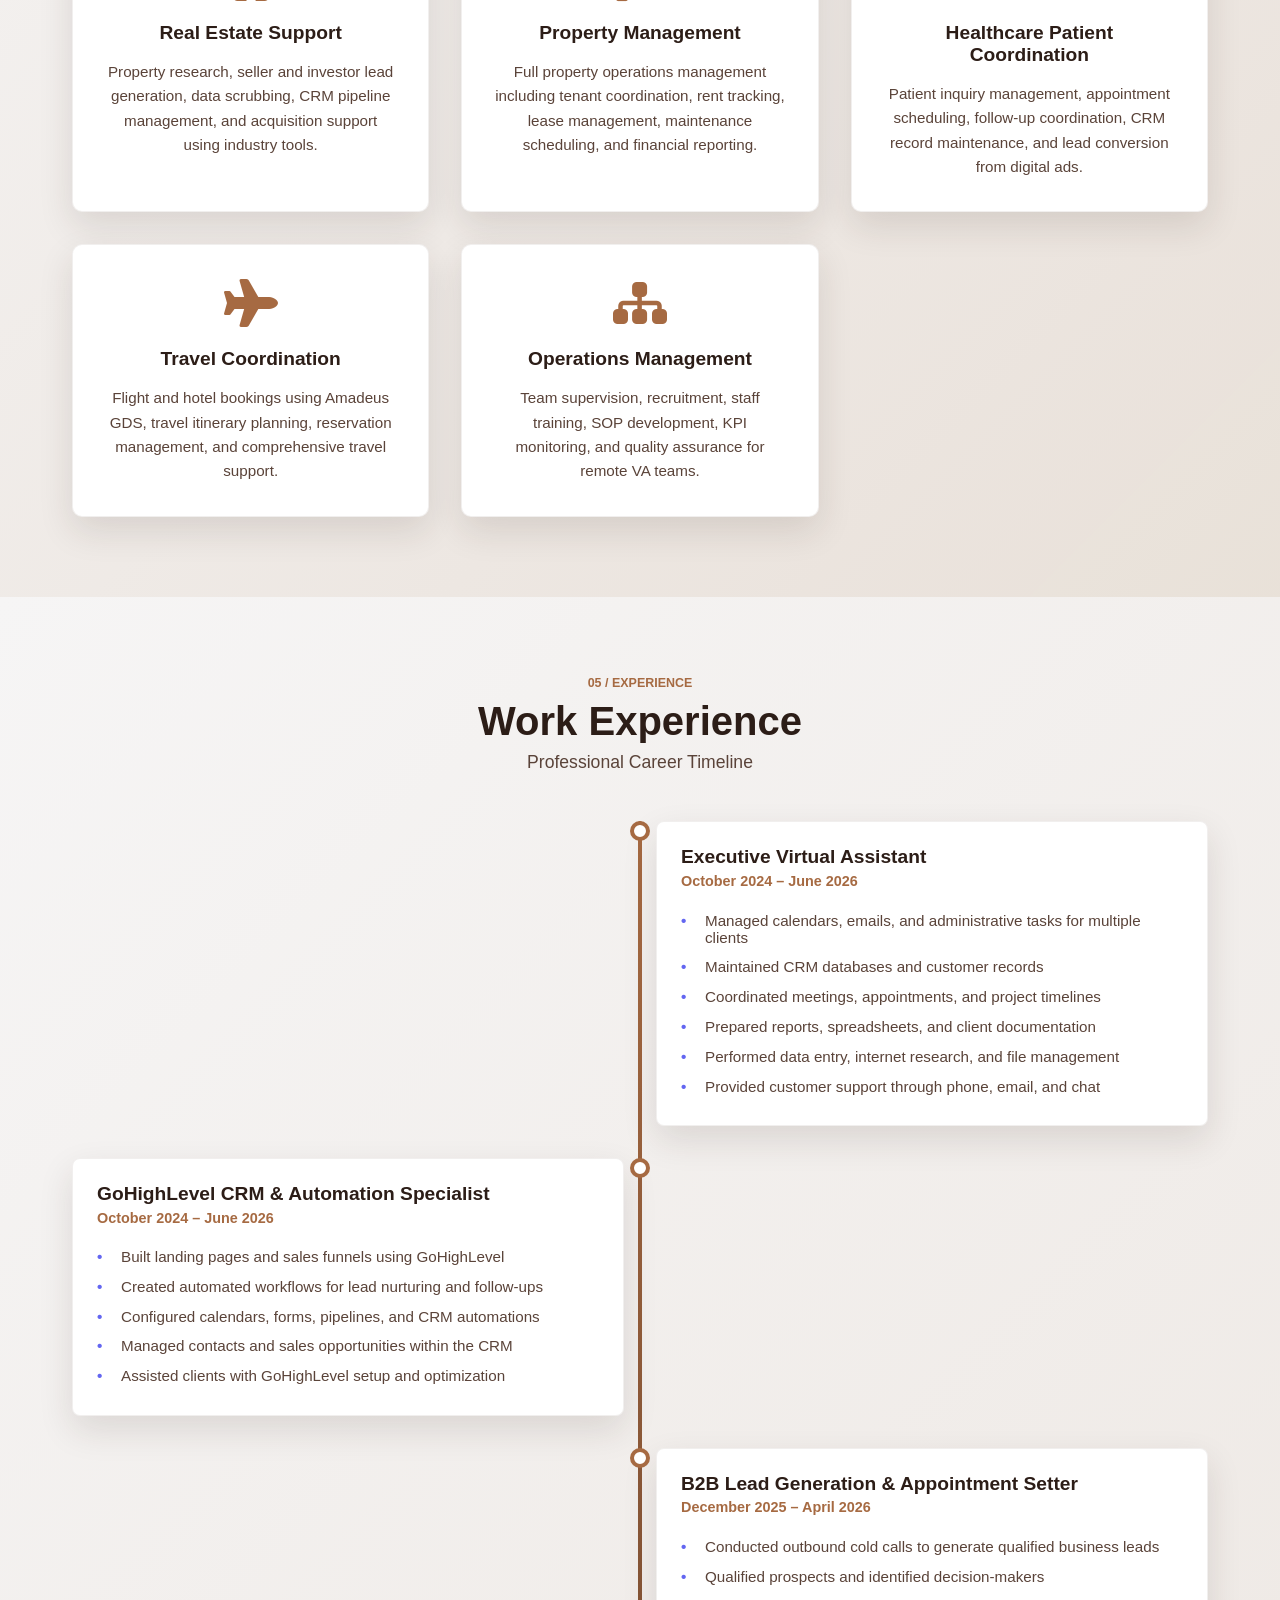
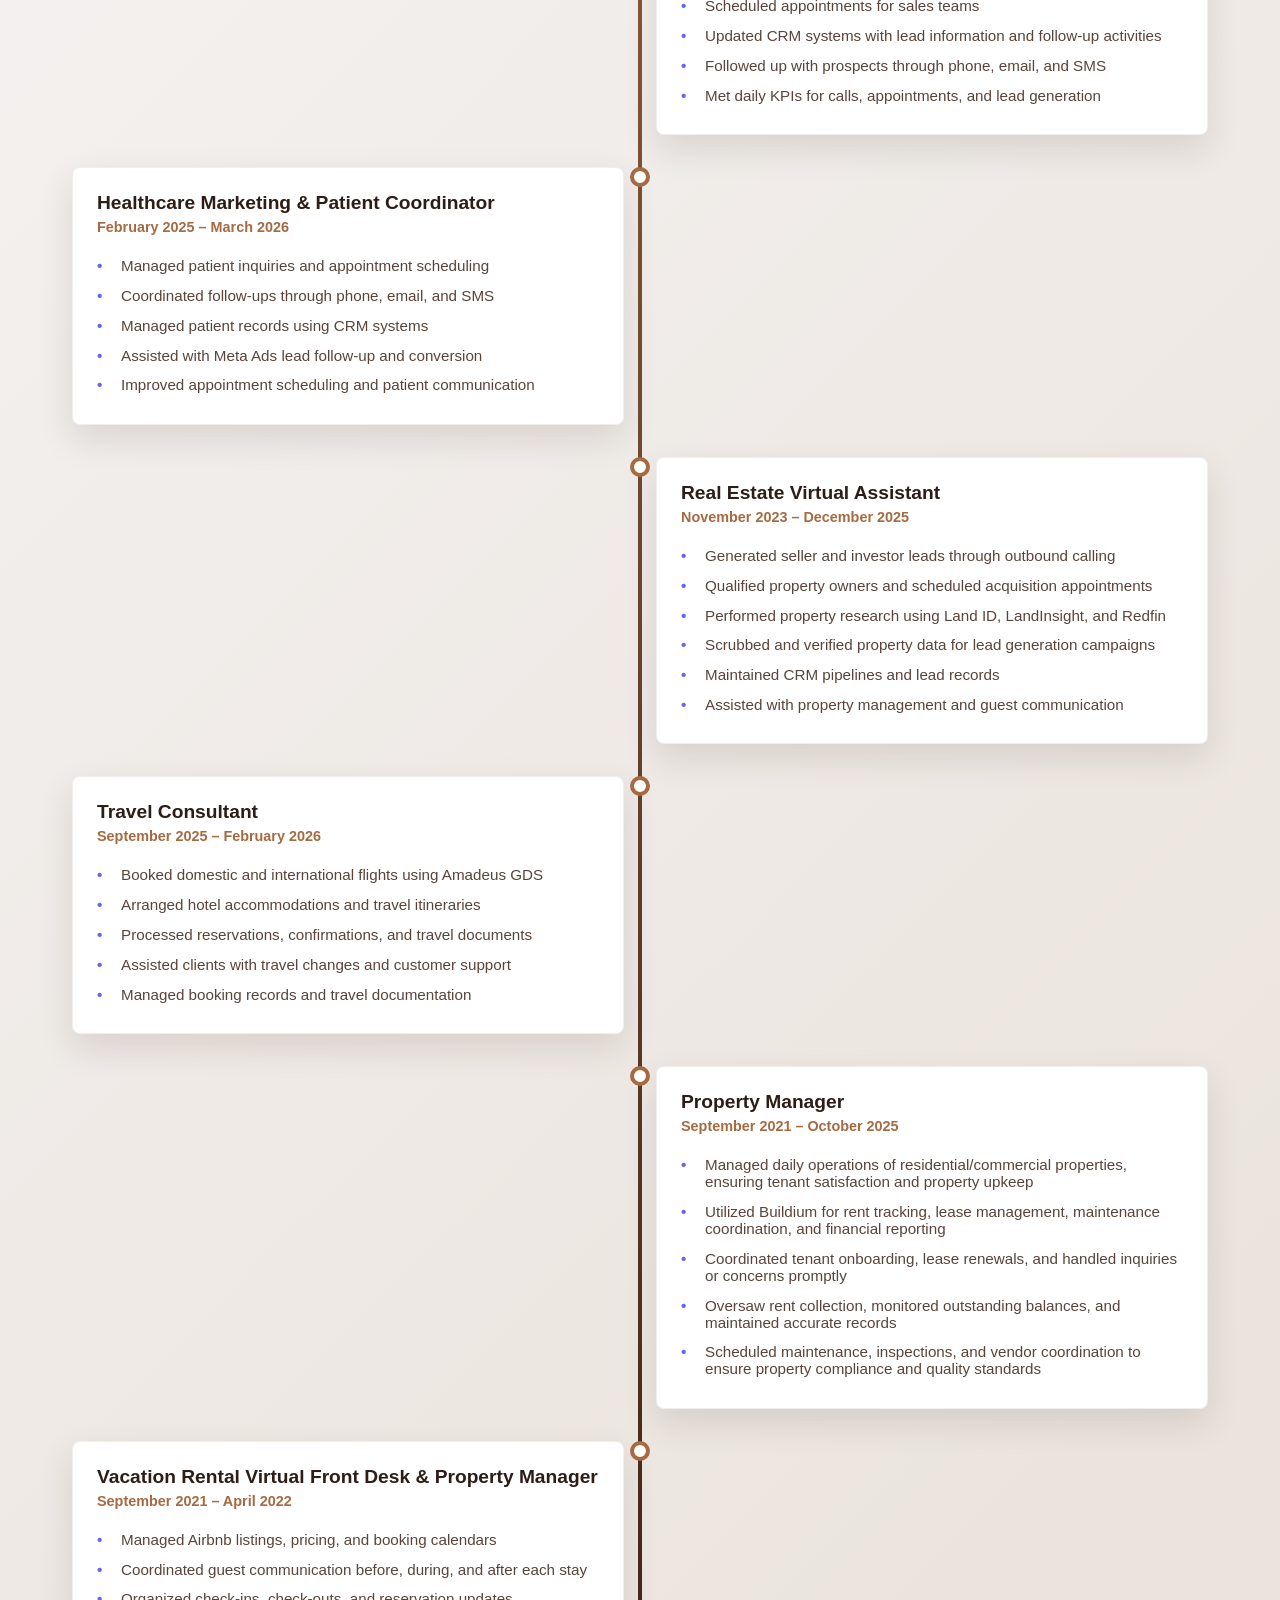
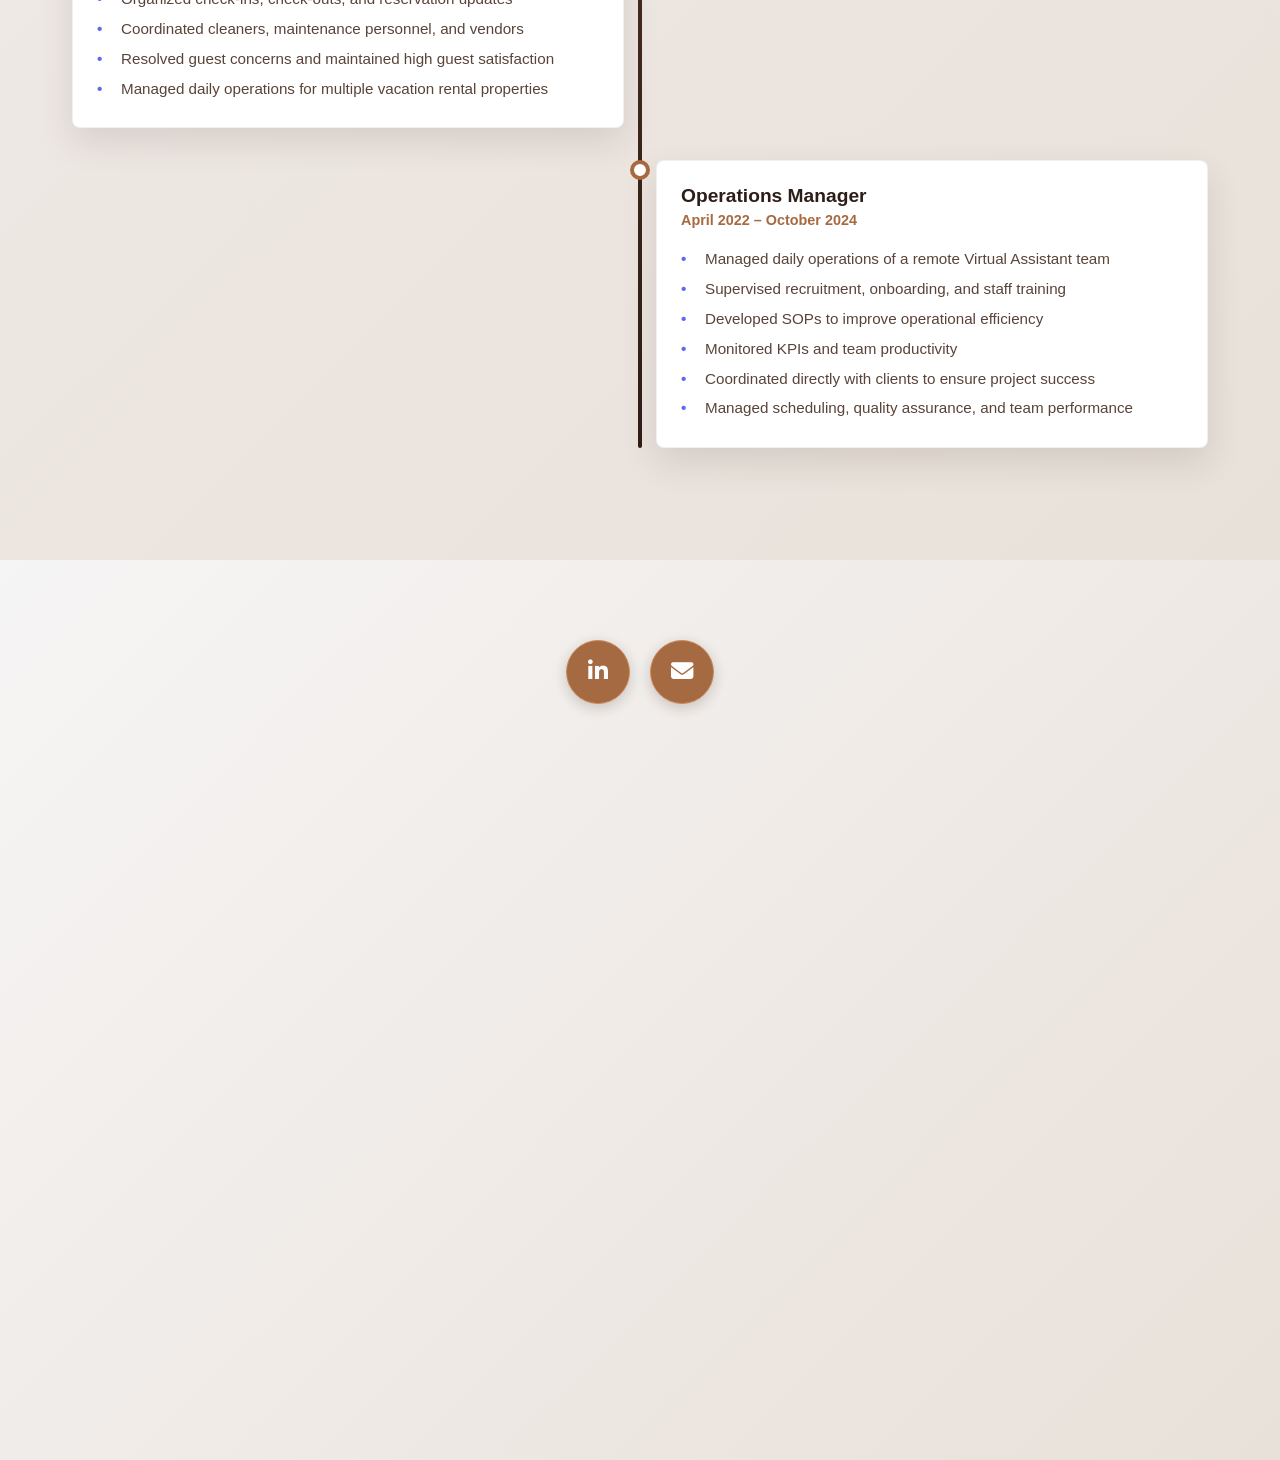
==== commit af21da18: "Move social links to contact section" ====
--- a/index.html
+++ b/index.html
@@ -18,15 +18,6 @@
                 <h3 class="job-title">General Virtual Assistant</h3>
                 <p class="subtitle">Specialized in <span class="highlight-text">Executive Virtual Assistance, GHL Automations &amp; Administrative support</span></p>
                 <a href="#about" class="btn-about">About Me</a>
-                
-                <div class="social-links">
-                    <a href="https://www.linkedin.com/in/shaynamaedelValle/" class="social-icon" title="LinkedIn" target="_blank">
-                        <i class="fab fa-linkedin-in"></i>
-                    </a>
-                    <a href="mailto:delvalleshaynamae@gmail.com" class="social-icon" title="Email">
-                        <i class="fas fa-envelope"></i>
-                    </a>
-                </div>
             </div>
         </div>
     </section>
@@ -149,26 +140,13 @@
 
     <section class="contact page-section" id="contact">
         <div class="container">
-            <div class="section-header">
-                <span class="section-kicker">06 / Contact</span>
-                <h2>Get In Touch</h2>
-                <p class="section-subtitle">Let's Work Together</p>
-            </div>
-            <div class="contact-content">
-                <div class="contact-info">
-                    <div class="contact-item"><div class="contact-icon"><i class="fas fa-envelope"></i></div><div class="contact-details"><h3>Email</h3><a href="mailto:delvalleshaynamae@gmail.com">delvalleshaynamae@gmail.com</a></div></div>
-                    <div class="contact-item"><div class="contact-icon"><i class="fas fa-phone"></i></div><div class="contact-details"><h3>Phone</h3><p>+63 935 333 3306</p></div></div>
-                    <div class="contact-item"><div class="contact-icon"><i class="fas fa-map-marker-alt"></i></div><div class="contact-details"><h3>Location</h3><p>Santa Maria, Bulacan, Philippines 3022</p></div></div>
-                </div>
-                <div class="contact-form">
-                    <h3>Send me a Message</h3>
-                    <form>
-                        <div class="form-group"><input type="text" placeholder="Your Name" required></div>
-                        <div class="form-group"><input type="email" placeholder="Your Email" required></div>
-                        <div class="form-group"><textarea placeholder="Your Message" rows="5" required></textarea></div>
-                        <button type="submit" class="btn-submit">Send Message</button>
-                    </form>
-                </div>
+            <div class="social-links" aria-label="Contact links">
+                <a href="https://www.linkedin.com/in/shaynamaedelValle/" class="social-icon" aria-label="LinkedIn" title="LinkedIn" target="_blank" rel="noopener noreferrer">
+                    <i class="fab fa-linkedin-in" aria-hidden="true"></i>
+                </a>
+                <a href="mailto:delvalleshaynamae@gmail.com" class="social-icon" aria-label="Email" title="Email">
+                    <i class="fas fa-envelope" aria-hidden="true"></i>
+                </a>
             </div>
         </div>
     </section>
@@ -176,7 +154,7 @@
 
     <script>
         const revealItems = document.querySelectorAll(
-            '.section-header, .skill-card, .education-card, .work-card, .timeline-item, .contact-item, .contact-form'
+            '.section-header, .skill-card, .education-card, .work-card, .timeline-item, .social-icon'
         );
         const reducedMotion = window.matchMedia('(prefers-reduced-motion: reduce)').matches;
 
--- a/home.css
+++ b/home.css
@@ -195,28 +195,37 @@
 /* ===== Social Links ===== */
 .social-links {
     display: flex;
-    gap: 1rem;
-    position: static;
+    align-items: center;
+    justify-content: center;
+    gap: 1.25rem;
 }
 
 .social-icon {
-    width: 2.6rem;
-    height: 2.6rem;
-    background: transparent;
-    border-radius: 0;
+    width: 4rem;
+    height: 4rem;
+    background: var(--brown);
+    border: 1px solid var(--brown-soft);
+    border-radius: 50%;
     display: flex;
     align-items: center;
     justify-content: center;
     color: var(--white);
     text-decoration: none;
-    transition: all 0.3s ease;
-    font-size: 1rem;
+    transition: transform 0.2s ease, background-color 0.2s ease, box-shadow 0.2s ease;
+    font-size: 1.4rem;
+    box-shadow: 0 4px 14px rgba(47, 29, 22, 0.2);
 }
 
 .social-icon:hover {
-    background: var(--brown);
-    transform: translateY(-3px);
-    box-shadow: 0 8px 20px rgba(47, 29, 22, 0.3);
+    color: var(--white);
+    background: var(--dark-brown);
+    transform: translateY(-2px) scale(1.06);
+    box-shadow: 0 7px 18px rgba(47, 29, 22, 0.3);
+}
+
+.social-icon:focus-visible {
+    outline: 3px solid var(--brown-soft);
+    outline-offset: 4px;
 }
 
 .hero-content h2,
@@ -241,11 +250,6 @@
 .btn-about:hover,
 .btn-submit:hover {
     background: var(--dark-brown);
-}
-
-.social-icon:hover {
-    color: var(--brown-soft);
-    background: transparent;
 }
 
 @keyframes hero-text-reveal {
@@ -767,17 +771,6 @@
         font-size: 0.9rem;
     }
 
-    .social-icon {
-        width: 2.2rem;
-        height: 2.2rem;
-        font-size: 0.9rem;
-    }
-
-    .social-links {
-        left: 1rem;
-        bottom: 1rem;
-    }
-
     .container {
         padding: 0 1rem;
     }
@@ -1081,10 +1074,6 @@
         overflow-wrap: anywhere;
     }
 
-    .social-links {
-        position: static;
-        margin-top: 1rem;
-    }
 }
 
 @media (prefers-reduced-motion: reduce) {
